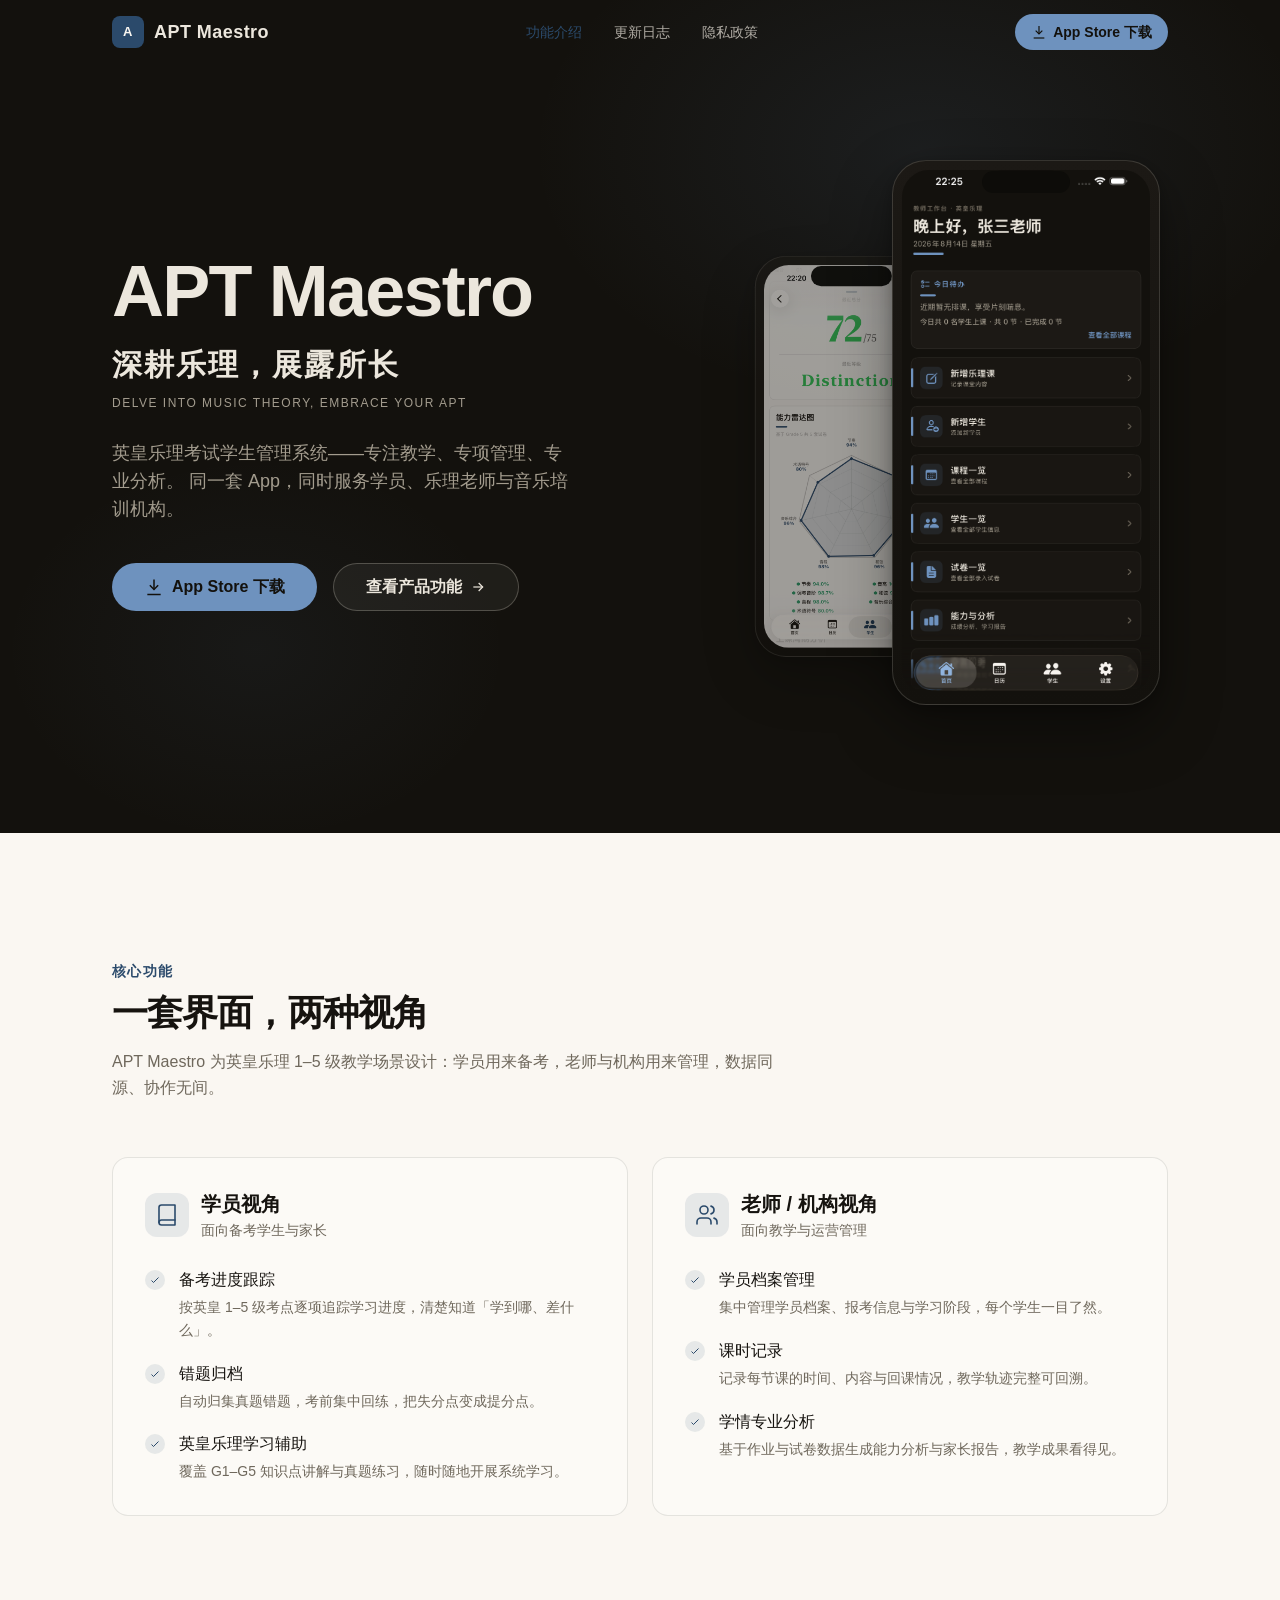
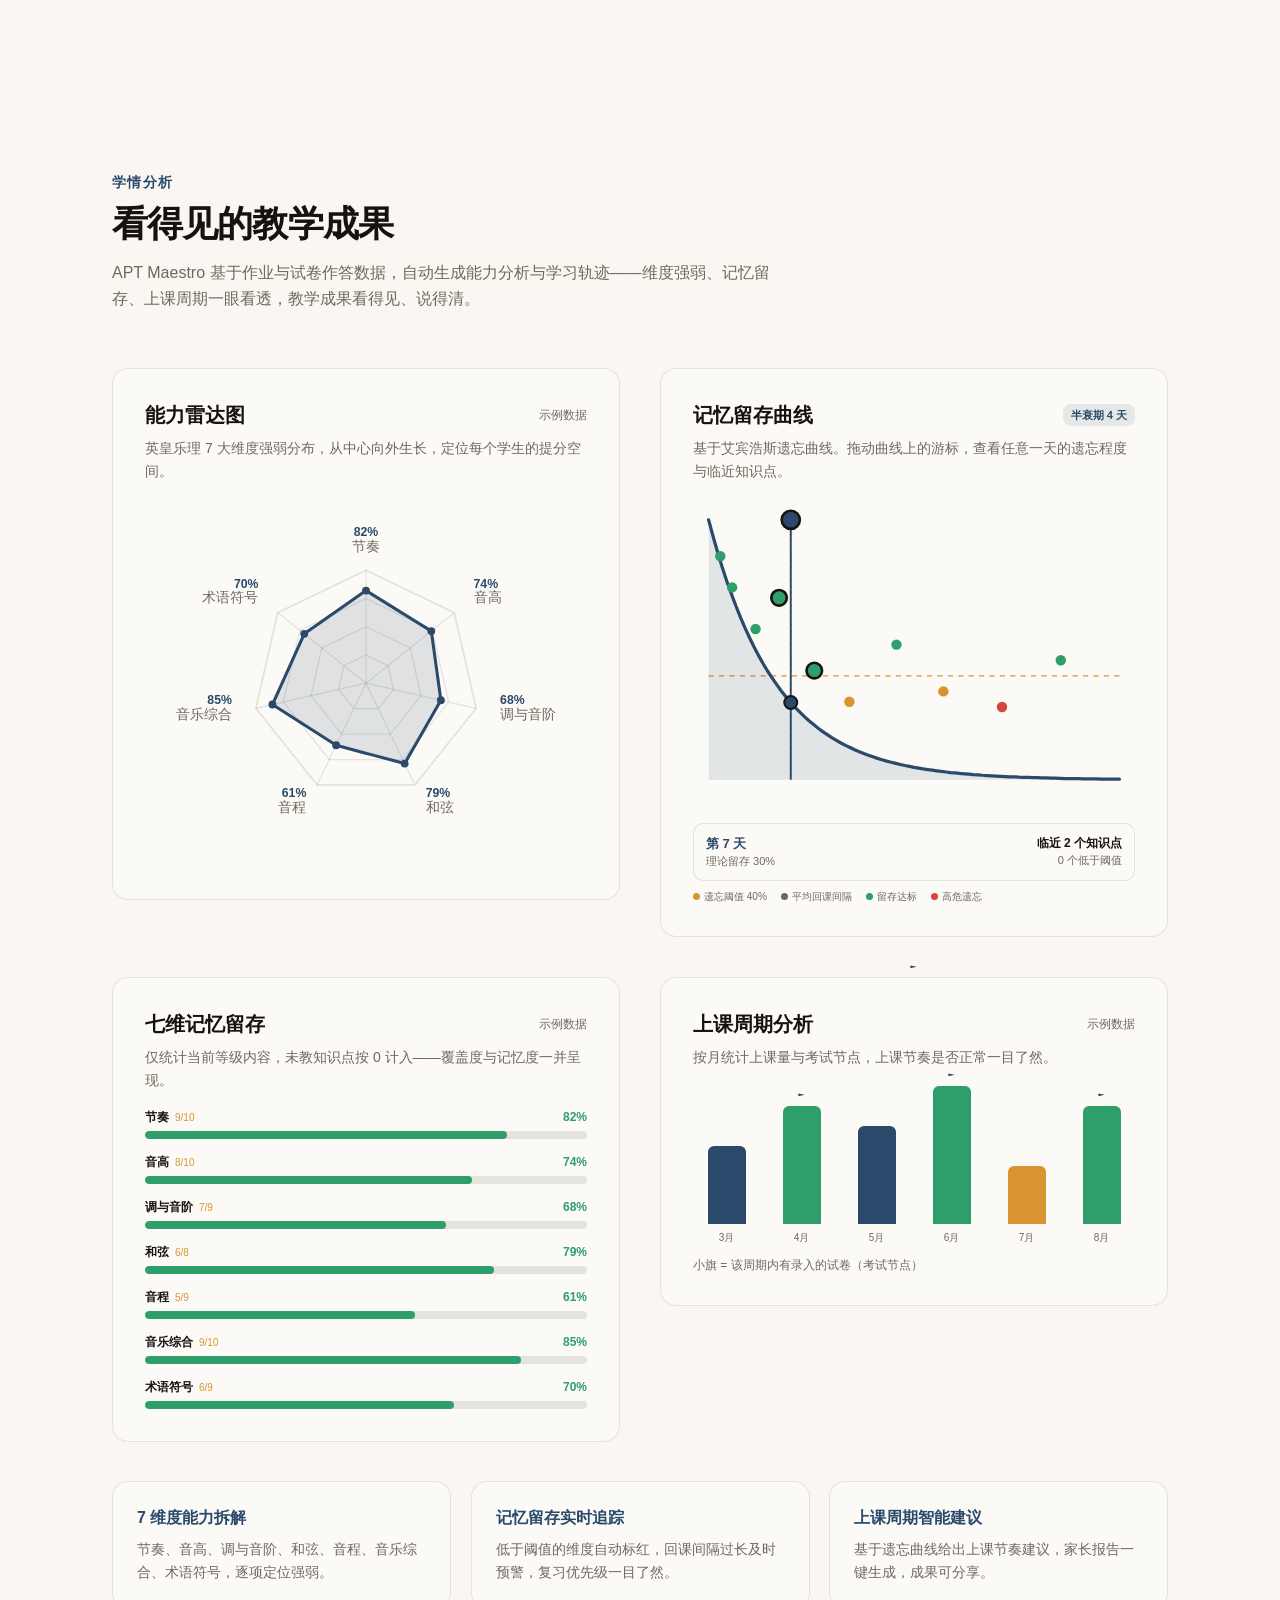
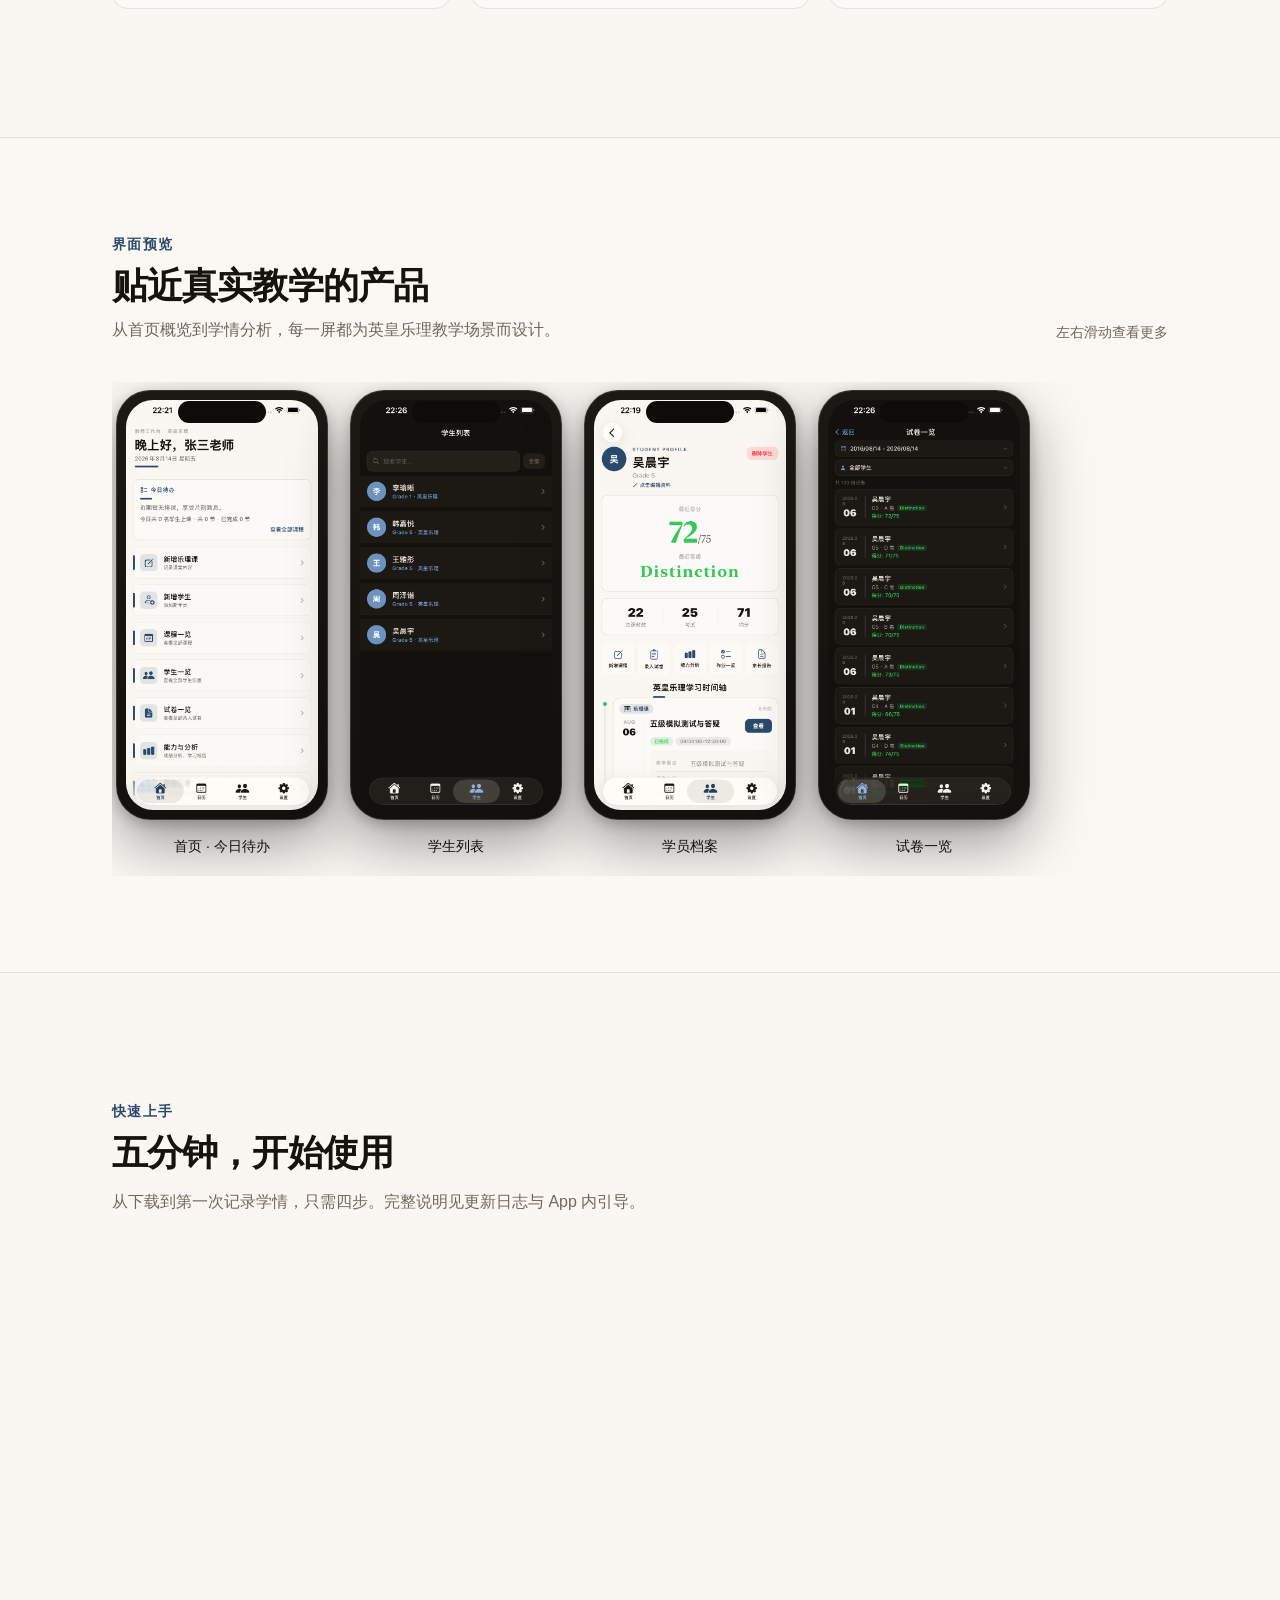
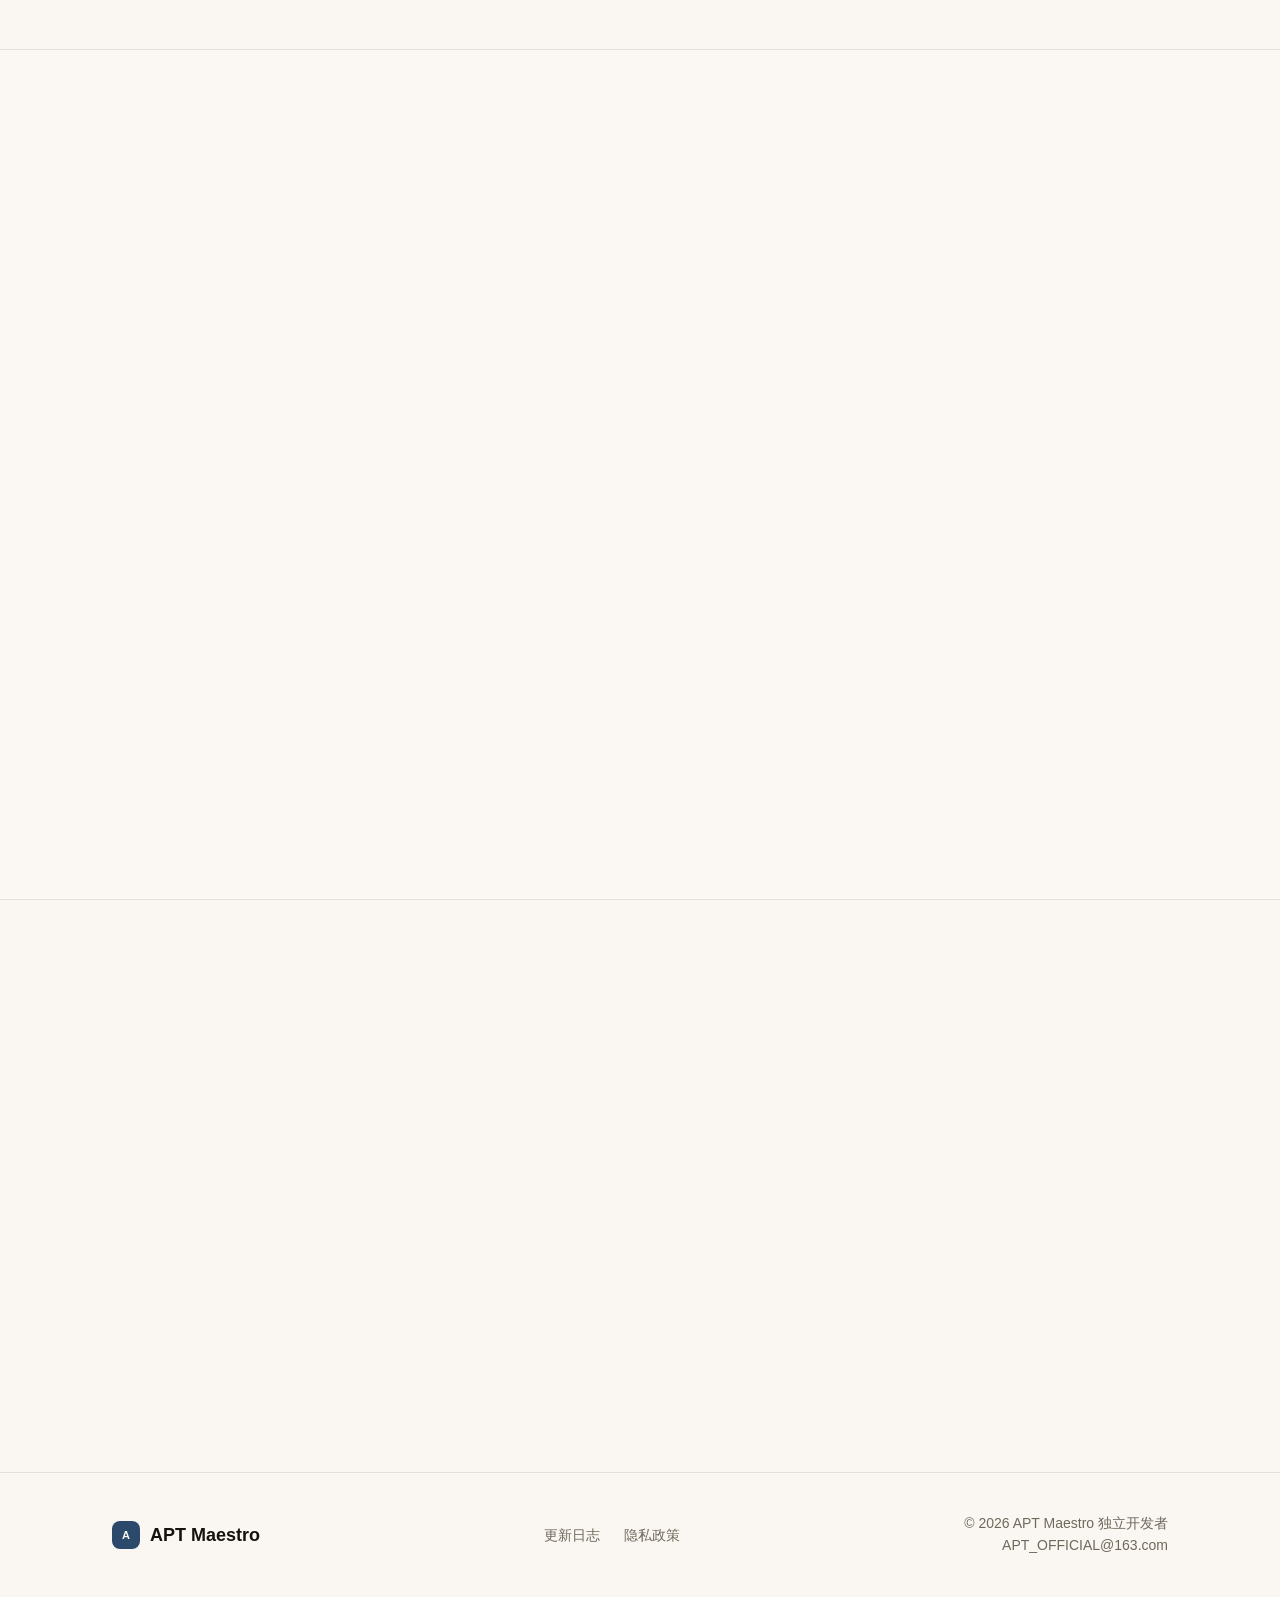
==== index.html @ 2809d702 "品牌名统一为 APT Maestro（上架商店名）" ====
<!DOCTYPE html>
<html lang="zh-CN">
<head>
  <meta charset="UTF-8">
  <meta name="viewport" content="width=device-width, initial-scale=1.0">

  <!-- ============ SEO 基础 ============ -->
  <title>APT Maestro · 英皇乐理考试学生管理系统 — 深耕乐理，展露所长</title>
  <meta name="description" content="APT Maestro 英皇乐理考试学生管理系统：专注教学、专项管理、专业分析。同一套 App 同时服务学员、乐理老师与音乐培训机构，覆盖备考进度跟踪、错题归档、学员档案、课时记录与学情分析。">
  <meta name="keywords" content="英皇乐理,ABRSM,乐理考级,英皇考级,乐理学习,乐理老师,学生管理,学情分析,APT Maestro">
  <meta name="author" content="APT Maestro">
  <meta name="robots" content="index, follow">
  <link rel="canonical" href="https://jiushiwoshawn.github.io/">

  <!-- ============ Open Graph（社交分享卡片） ============ -->
  <meta property="og:type" content="website">
  <meta property="og:site_name" content="APT Maestro">
  <meta property="og:title" content="APT Maestro · 英皇乐理考试学生管理系统">
  <meta property="og:description" content="深耕乐理，展露所长。专注教学、专项管理、专业分析——英皇乐理考试学生管理系统。">
  <meta property="og:url" content="https://jiushiwoshawn.github.io/">
  <meta property="og:image" content="https://jiushiwoshawn.github.io/assets/og-cover.png">
  <meta property="og:locale" content="zh_CN">

  <!-- ============ 主题色（移动端地址栏） ============ -->
  <meta name="theme-color" content="#13110D">
  <meta name="apple-mobile-web-app-title" content="APT Maestro">

  <!-- ============ 结构化数据：软件应用（SEO 增强） ============ -->
  <script type="application/ld+json">
  {
    "@context": "https://schema.org",
    "@type": "SoftwareApplication",
    "name": "APT Maestro",
    "applicationCategory": "EducationalApplication",
    "operatingSystem": "iOS",
    "description": "英皇乐理考试学生管理系统——专注教学、专项管理、专业分析。",
    "slogan": "深耕乐理，展露所长",
    "inLanguage": "zh-CN",
    "offers": {
      "@type": "Offer",
      "price": "0",
      "priceCurrency": "CNY"
    },
    "publisher": { "@type": "Organization", "name": "APT Maestro", "email": "APT_OFFICIAL@163.com" }
  }
  </script>

  <!-- ============ 样式与图标 ============ -->
  <link rel="stylesheet" href="css/tailwind.css">
  <!-- Favicon：SVG 自适应深浅模式，ICO/PNG 作为回退 -->
  <link rel="icon" type="image/svg+xml" href="assets/favicon.svg">
  <link rel="alternate icon" type="image/x-icon" href="assets/favicon.ico">
  <link rel="apple-touch-icon" href="assets/apple-touch-icon.png">
</head>

<body class="antialiased">

<!-- ============ 顶部滚动进度条（视觉增强，1px 细线） ============ -->
<div class="scroll-progress fixed top-0 left-0 h-[2px] w-0 z-[60] bg-accent" aria-hidden="true"></div>

<!-- ============================================================
     全局导航（固定顶部）
     默认态：Hero 深色基底上，文字浅色
     滚动态(.is-scrolled)：主题色底 + 分隔线
     ============================================================ -->
<header class="site-nav fixed top-0 left-0 right-0 z-50 transition-all duration-300">
  <nav class="max-w-site mx-auto flex items-center justify-between px-5 sm:px-8 h-16" aria-label="主导航">
    <!-- Logo -->
    <a href="index.html" class="flex items-center gap-2.5 font-bold text-lg tracking-wide nav-text">
      <span class="w-8 h-8 rounded-lg bg-accent flex items-center justify-center text-[13px] font-bold text-page">A</span>
      APT Maestro
    </a>

    <!-- 桌面端中部导航 -->
    <ul class="hidden md:flex items-center gap-8">
      <li><a href="index.html#features" class="nav-link nav-link-hero" data-spy-link="features">功能介绍</a></li>
      <li><a href="changelog.html" class="nav-link nav-link-hero">更新日志</a></li>
      <li><a href="privacy.html" class="nav-link nav-link-hero">隐私政策</a></li>
    </ul>

    <!-- 右侧 CTA + 移动端汉堡 -->
    <div class="flex items-center gap-2 sm:gap-3">
      <!-- TODO: 替换 #appstore 为 App Store 真实链接（形如 https://apps.apple.com/app/idXXXXXXXX） -->
      <a href="#appstore" class="btn btn-hero-primary h-9 px-3 sm:px-4 text-sm gap-1.5" rel="noopener" aria-label="App Store 下载">
        <svg viewBox="0 0 24 24" fill="none" stroke="currentColor" stroke-width="1.8" class="w-4 h-4" aria-hidden="true"><path d="M12 3v12"/><path d="M7 10l5 5 5-5"/><path d="M4 21h16"/></svg>
        <span class="hidden sm:inline">App Store 下载</span>
      </a>
      <button class="nav-burger md:hidden p-2 nav-text" aria-label="打开菜单" aria-expanded="false">
        <svg viewBox="0 0 24 24" fill="none" stroke="currentColor" stroke-width="1.6" class="w-6 h-6" aria-hidden="true"><path d="M4 7h16"/><path d="M4 12h16"/><path d="M4 17h16"/></svg>
      </button>
    </div>
  </nav>
</header>

<!-- 移动端抽屉菜单 -->
<div class="nav-drawer-mask fixed inset-0 bg-black/50 z-[55] opacity-0 pointer-events-none transition-opacity duration-300" aria-hidden="true"></div>
<div class="nav-drawer fixed top-0 right-0 h-full w-[280px] z-[56] bg-surface shadow-2xl translate-x-full transition-transform duration-300 md:hidden p-6 pt-20">
  <ul class="flex flex-col gap-6">
    <li><a href="index.html#features" class="text-lg font-medium text-ink" data-spy-link="features">功能介绍</a></li>
    <li><a href="changelog.html" class="text-lg font-medium text-ink">更新日志</a></li>
    <li><a href="privacy.html" class="text-lg font-medium text-ink">隐私政策</a></li>
  </ul>
  <!-- TODO: 替换 #appstore 为 App Store 真实链接 -->
  <a href="#appstore" class="btn btn-primary w-full h-11 mt-8" rel="noopener">App Store 下载</a>
</div>

<main>

  <!-- ============================================================
       Hero 首屏（默认深色基底）
       左：文案 + 双按钮；右：错落双 iPhone 样机
       ============================================================ -->
  <section id="hero" class="relative bg-[#13110D] text-[#ECE7DD] overflow-hidden">
    <!-- 唯一允许的渐变：微弱径向光晕 #6E92BE 5%–12% -->
    <div class="hero-glow absolute inset-0" aria-hidden="true"></div>

    <div class="relative max-w-site mx-auto px-5 sm:px-8 pt-32 pb-24 lg:pt-40 lg:pb-32 grid lg:grid-cols-2 gap-16 items-center">

      <!-- ---- 文案区 ---- -->
      <div class="text-center lg:text-left">
        <h1 class="hero-rise d1 text-6xl sm:text-7xl font-bold tracking-tight">APT Maestro</h1>
        <p class="hero-rise d2 mt-5 text-2xl sm:text-3xl font-semibold tracking-[2px]">深耕乐理，展露所长</p>
        <p class="hero-rise d3 mt-3 text-[11px] sm:text-xs tracking-[1.5px] uppercase text-[#A39C8E]">Delve into music theory, embrace your APT</p>
        <p class="hero-rise d4 mt-7 text-base sm:text-lg leading-relaxed text-[#A39C8E] max-w-[46ch] mx-auto lg:mx-0">
          英皇乐理考试学生管理系统——专注教学、专项管理、专业分析。
          同一套 App，同时服务学员、乐理老师与音乐培训机构。
        </p>

        <div class="hero-rise d5 mt-10 flex flex-col sm:flex-row items-center justify-center lg:justify-start gap-4">
          <!-- TODO: 替换 #appstore 为 App Store 真实链接 -->
          <a href="#appstore" class="btn btn-hero-primary h-12 px-8 text-base" rel="noopener">
            <svg viewBox="0 0 24 24" fill="none" stroke="currentColor" stroke-width="1.8" class="w-5 h-5" aria-hidden="true"><path d="M12 3v12"/><path d="M7 10l5 5 5-5"/><path d="M4 21h16"/></svg>
            App Store 下载
          </a>
          <a href="#features" class="btn btn-hero-ghost h-12 px-8 text-base">
            查看产品功能
            <svg viewBox="0 0 24 24" fill="none" stroke="currentColor" stroke-width="1.8" class="w-4 h-4" aria-hidden="true"><path d="M5 12h14"/><path d="M13 6l6 6-6 6"/></svg>
          </a>
        </div>
      </div>

      <!-- ---- 错落双手机样机 ----
           已替换为真实 App 截图：
           1. front-phone → assets/screens/main.png（首页深色）
           2. back-phone  → assets/screens/feature.png（能力分析）
           如需更新：直接替换上述文件，保持外层 .phone-screen 不变 -->
      <div class="hero-rise d6 relative flex items-end justify-center lg:justify-end min-h-[540px] lg:pr-2" aria-label="App 界面预览">

        <!-- 后方偏移缩小手机：参与 flex 流，靠左 + 上抬 + 缩小 → 与前台产生左右重叠 -->
        <div class="back-phone phone w-[210px] h-[436px] opacity-60 scale-[0.92] origin-bottom-right -mr-14 mb-12 z-0">
          <div class="phone-screen">
            <img src="assets/screens/feature.png" alt="APT Maestro 能力分析页" class="w-full h-full object-cover">
          </div>
        </div>

        <!-- 前台主手机（主体，靠右下方） -->
        <div class="front-phone phone w-[268px] h-[545px] relative z-10">
          <div class="phone-screen">
            <img src="assets/screens/main.png" alt="APT Maestro 主界面" class="w-full h-full object-cover">
          </div>
        </div>
      </div>
    </div>
    <!-- Hero 结束锚点：导航滚动状态切换用，勿删 -->
    <div id="hero-end" class="absolute bottom-0 w-full h-px" aria-hidden="true"></div>
  </section>

  <!-- ============================================================
       核心功能（双视角：App 一套界面，区分使用人群）
       ============================================================ -->
  <section id="features" class="py-24 lg:py-32" data-spy="features">
    <div class="max-w-site mx-auto px-5 sm:px-8">
      <div class="reveal max-w-2xl">
        <p class="text-sm font-semibold tracking-widest text-accent">核心功能</p>
        <h2 class="mt-3 text-3xl sm:text-4xl font-bold tracking-tight">一套界面，两种视角</h2>
        <p class="mt-4 text-muted leading-relaxed">APT Maestro 为英皇乐理 1–5 级教学场景设计：学员用来备考，老师与机构用来管理，数据同源、协作无间。</p>
      </div>

      <div class="mt-14 grid md:grid-cols-2 gap-6">

        <!-- 学员视角 -->
        <article class="card reveal from-left p-8" data-reveal-delay="80">
          <div class="flex items-center gap-3">
            <!-- 学员视角图标（内联 SVG，禁用 emoji） -->
            <span class="w-11 h-11 rounded-xl bg-accent-soft text-accent flex items-center justify-center" aria-hidden="true">
              <svg viewBox="0 0 24 24" fill="none" stroke="currentColor" stroke-width="1.6" stroke-linecap="round" stroke-linejoin="round" class="w-6 h-6"><path d="M4 19.5A2.5 2.5 0 0 1 6.5 17H20"/><path d="M6.5 2H20v20H6.5A2.5 2.5 0 0 1 4 19.5v-15A2.5 2.5 0 0 1 6.5 2z"/></svg>
            </span>
            <div>
              <h3 class="text-xl font-semibold">学员视角</h3>
              <p class="text-sm text-muted mt-0.5">面向备考学生与家长</p>
            </div>
          </div>

          <ul class="mt-7 space-y-5">
            <li class="flex gap-3.5">
              <span class="mt-0.5 w-5 h-5 rounded-full bg-accent-soft text-accent flex items-center justify-center flex-none" aria-hidden="true">
                <svg viewBox="0 0 24 24" fill="none" stroke="currentColor" stroke-width="2" class="w-3 h-3"><path d="M5 13l4 4L19 7"/></svg>
              </span>
              <div>
                <h4 class="font-medium">备考进度跟踪</h4>
                <p class="text-sm text-muted mt-1 leading-relaxed">按英皇 1–5 级考点逐项追踪学习进度，清楚知道「学到哪、差什么」。</p>
              </div>
            </li>
            <li class="flex gap-3.5">
              <span class="mt-0.5 w-5 h-5 rounded-full bg-accent-soft text-accent flex items-center justify-center flex-none" aria-hidden="true">
                <svg viewBox="0 0 24 24" fill="none" stroke="currentColor" stroke-width="2" class="w-3 h-3"><path d="M5 13l4 4L19 7"/></svg>
              </span>
              <div>
                <h4 class="font-medium">错题归档</h4>
                <p class="text-sm text-muted mt-1 leading-relaxed">自动归集真题错题，考前集中回练，把失分点变成提分点。</p>
              </div>
            </li>
            <li class="flex gap-3.5">
              <span class="mt-0.5 w-5 h-5 rounded-full bg-accent-soft text-accent flex items-center justify-center flex-none" aria-hidden="true">
                <svg viewBox="0 0 24 24" fill="none" stroke="currentColor" stroke-width="2" class="w-3 h-3"><path d="M5 13l4 4L19 7"/></svg>
              </span>
              <div>
                <h4 class="font-medium">英皇乐理学习辅助</h4>
                <p class="text-sm text-muted mt-1 leading-relaxed">覆盖 G1–G5 知识点讲解与真题练习，随时随地开展系统学习。</p>
              </div>
            </li>
          </ul>
        </article>

        <!-- 老师 / 机构视角 -->
        <article class="card reveal from-right p-8" data-reveal-delay="160">
          <div class="flex items-center gap-3">
            <!-- 老师/机构视角图标（内联 SVG，禁用 emoji） -->
            <span class="w-11 h-11 rounded-xl bg-accent-soft text-accent flex items-center justify-center" aria-hidden="true">
              <svg viewBox="0 0 24 24" fill="none" stroke="currentColor" stroke-width="1.6" stroke-linecap="round" stroke-linejoin="round" class="w-6 h-6"><path d="M16 21v-2a4 4 0 0 0-4-4H6a4 4 0 0 0-4 4v2"/><circle cx="9" cy="7" r="4"/><path d="M22 21v-2a4 4 0 0 0-3-3.87"/><path d="M16 3.13a4 4 0 0 1 0 7.75"/></svg>
            </span>
            <div>
              <h3 class="text-xl font-semibold">老师 / 机构视角</h3>
              <p class="text-sm text-muted mt-0.5">面向教学与运营管理</p>
            </div>
          </div>

          <ul class="mt-7 space-y-5">
            <li class="flex gap-3.5">
              <span class="mt-0.5 w-5 h-5 rounded-full bg-accent-soft text-accent flex items-center justify-center flex-none" aria-hidden="true">
                <svg viewBox="0 0 24 24" fill="none" stroke="currentColor" stroke-width="2" class="w-3 h-3"><path d="M5 13l4 4L19 7"/></svg>
              </span>
              <div>
                <h4 class="font-medium">学员档案管理</h4>
                <p class="text-sm text-muted mt-1 leading-relaxed">集中管理学员档案、报考信息与学习阶段，每个学生一目了然。</p>
              </div>
            </li>
            <li class="flex gap-3.5">
              <span class="mt-0.5 w-5 h-5 rounded-full bg-accent-soft text-accent flex items-center justify-center flex-none" aria-hidden="true">
                <svg viewBox="0 0 24 24" fill="none" stroke="currentColor" stroke-width="2" class="w-3 h-3"><path d="M5 13l4 4L19 7"/></svg>
              </span>
              <div>
                <h4 class="font-medium">课时记录</h4>
                <p class="text-sm text-muted mt-1 leading-relaxed">记录每节课的时间、内容与回课情况，教学轨迹完整可回溯。</p>
              </div>
            </li>
            <li class="flex gap-3.5">
              <span class="mt-0.5 w-5 h-5 rounded-full bg-accent-soft text-accent flex items-center justify-center flex-none" aria-hidden="true">
                <svg viewBox="0 0 24 24" fill="none" stroke="currentColor" stroke-width="2" class="w-3 h-3"><path d="M5 13l4 4L19 7"/></svg>
              </span>
              <div>
                <h4 class="font-medium">学情专业分析</h4>
                <p class="text-sm text-muted mt-1 leading-relaxed">基于作业与试卷数据生成能力分析与家长报告，教学成果看得见。</p>
              </div>
            </li>
          </ul>
        </article>
      </div>
    </div>
  </section>

  <!-- ============================================================
       学情可视化（品牌色内容图形：雷达图 + 进步曲线）
       说明：纯 SVG 品牌色图形，数据均为示意；替代装饰插画。
       雷达图维度与 App 能力分析完全一致（见 ScoreUtils.axisOrder）。
       ============================================================ -->
  <section id="insights" class="py-24 lg:py-32" data-spy="features">
    <div class="max-w-site mx-auto px-5 sm:px-8">
      <div class="reveal max-w-2xl">
        <p class="text-sm font-semibold tracking-widest text-accent">学情分析</p>
        <h2 class="mt-3 text-3xl sm:text-4xl font-bold tracking-tight">看得见的教学成果</h2>
        <p class="mt-4 text-muted leading-relaxed">APT Maestro 基于作业与试卷作答数据，自动生成能力分析与学习轨迹——维度强弱、记忆留存、上课周期一眼看透，教学成果看得见、说得清。</p>
      </div>

      <div class="mt-14 grid lg:grid-cols-2 gap-10 items-start">
        <!-- 能力雷达图（App 同款：从中心向外生长 + 顶点逐个点亮） -->
        <article class="card reveal p-7 sm:p-8" data-reveal-delay="0" data-animate="radar">
          <div class="flex items-center justify-between gap-3">
            <h3 class="text-xl font-semibold">能力雷达图</h3>
            <span class="text-xs text-muted">示例数据</span>
          </div>
          <p class="mt-2 text-sm text-muted leading-relaxed">英皇乐理 7 大维度强弱分布，从中心向外生长，定位每个学生的提分空间。</p>
          <div class="mt-4 flex justify-center">
            <svg class="insight-radar" viewBox="0 0 360 300" role="img" aria-label="能力雷达图示例：节奏、音高、调与音阶、和弦、音程、音乐综合、术语符号的得分分布"></svg>
          </div>
        </article>

        <!-- 记忆留存曲线（艾宾浩斯，可拖动游标） -->
        <article class="card reveal p-7 sm:p-8" data-reveal-delay="80" data-animate="curve">
          <div class="flex items-center justify-between gap-3">
            <h3 class="text-xl font-semibold">记忆留存曲线</h3>
            <span class="badge-accent">半衰期 4 天</span>
          </div>
          <p class="mt-2 text-sm text-muted leading-relaxed">基于艾宾浩斯遗忘曲线。拖动曲线上的游标，查看任意一天的遗忘程度与临近知识点。</p>
          <div class="mt-4">
            <svg class="insight-curve" viewBox="0 0 340 240" role="img" aria-label="记忆留存曲线示例：艾宾浩斯遗忘曲线与知识点落点"></svg>
          </div>
          <div class="curve-readout mt-3">
            <div>
              <div class="curve-readout-day" data-curve-day>第 7 天</div>
              <div class="curve-readout-sub" data-curve-ret>理论留存 30%</div>
            </div>
            <div class="curve-readout-right">
              <div class="curve-readout-near" data-curve-near>临近 2 个知识点</div>
              <div class="curve-readout-low" data-curve-low>0 个低于阈值</div>
            </div>
          </div>
          <div class="curve-legend mt-2">
            <span><i class="dot" style="background:var(--c-warning)"></i>遗忘阈值 40%</span>
            <span><i class="dot" style="background:var(--c-muted)"></i>平均回课间隔</span>
            <span><i class="dot" style="background:var(--c-success)"></i>留存达标</span>
            <span><i class="dot" style="background:var(--c-error)"></i>高危遗忘</span>
          </div>
        </article>

        <!-- 七维记忆留存（水平条 + count-up + 弹簧填充） -->
        <article class="card reveal p-7 sm:p-8" data-reveal-delay="0" data-animate="retention">
          <div class="flex items-center justify-between gap-3">
            <h3 class="text-xl font-semibold">七维记忆留存</h3>
            <span class="text-xs text-muted">示例数据</span>
          </div>
          <p class="mt-2 text-sm text-muted leading-relaxed">仅统计当前等级内容，未教知识点按 0 计入——覆盖度与记忆度一并呈现。</p>
          <div class="mt-4 retention-list" data-retention></div>
        </article>

        <!-- 上课周期分析（节律柱 + 试卷小旗） -->
        <article class="card reveal p-7 sm:p-8" data-reveal-delay="80" data-animate="rhythm">
          <div class="flex items-center justify-between gap-3">
            <h3 class="text-xl font-semibold">上课周期分析</h3>
            <span class="text-xs text-muted">示例数据</span>
          </div>
          <p class="mt-2 text-sm text-muted leading-relaxed">按月统计上课量与考试节点，上课节奏是否正常一目了然。</p>
          <div class="mt-4 rhythm-chart" data-rhythm></div>
          <p class="mt-3 text-xs text-muted flex items-center gap-1.5">
            <svg class="rhythm-flag" viewBox="0 0 12 12" width="11" height="11" aria-hidden="true"><path d="M2 1 L2 11 M2 1.5 L9 3 L2 4.5 Z" style="fill:var(--c-accent)"></path></svg>
            小旗 = 该周期内有录入的试卷（考试节点）
          </p>
        </article>
      </div>

      <!-- 卖点三列 -->
      <div class="mt-10 grid sm:grid-cols-3 gap-5">
        <div class="card card-static reveal p-6" data-reveal-delay="0">
          <h4 class="font-semibold text-accent">7 维度能力拆解</h4>
          <p class="mt-2 text-sm text-muted leading-relaxed">节奏、音高、调与音阶、和弦、音程、音乐综合、术语符号，逐项定位强弱。</p>
        </div>
        <div class="card card-static reveal p-6" data-reveal-delay="80">
          <h4 class="font-semibold text-accent">记忆留存实时追踪</h4>
          <p class="mt-2 text-sm text-muted leading-relaxed">低于阈值的维度自动标红，回课间隔过长及时预警，复习优先级一目了然。</p>
        </div>
        <div class="card card-static reveal p-6" data-reveal-delay="160">
          <h4 class="font-semibold text-accent">上课周期智能建议</h4>
          <p class="mt-2 text-sm text-muted leading-relaxed">基于遗忘曲线给出上课节奏建议，家长报告一键生成，成果可分享。</p>
        </div>
      </div>
    </div>
  </section>

  <!-- ============================================================
       App 截图画廊（横向滑动多机位）
       ============================================================ -->
  <section id="gallery" class="py-16 lg:py-24 bg-surface-soft border-y border-line" data-spy="features">
    <div class="max-w-site mx-auto px-5 sm:px-8">
      <div class="reveal flex flex-wrap items-end justify-between gap-4">
        <div>
          <p class="text-sm font-semibold tracking-widest text-accent">界面预览</p>
          <h2 class="mt-3 text-3xl sm:text-4xl font-bold tracking-tight">贴近真实教学的产品</h2>
          <p class="mt-3 text-muted max-w-[52ch]">从首页概览到学情分析，每一屏都为英皇乐理教学场景而设计。</p>
        </div>
        <p class="text-sm text-muted">左右滑动查看更多</p>
      </div>

      <!-- 画廊：横向滚动。每张卡片 = 一部手机样机 + 下方标题 -->
      <!-- 已替换为真实 App 截图，文件位于 assets/screens/；如需更新直接替换同名文件 -->
      <div class="gallery-track mt-10">
        <!-- 卡片 1 -->
        <figure class="reveal w-[212px]" data-reveal-delay="0">
          <div class="phone w-[212px] h-[430px]">
            <div class="phone-screen">
              <img src="assets/screens/gallery-1.png" alt="APT Maestro 首页 · 今日待办" class="w-full h-full object-cover">
            </div>
          </div>
          <figcaption class="mt-4 text-sm font-medium text-center">首页 · 今日待办</figcaption>
        </figure>

        <!-- 卡片 2 -->
        <figure class="reveal w-[212px]" data-reveal-delay="90">
          <div class="phone w-[212px] h-[430px]">
            <div class="phone-screen">
              <img src="assets/screens/gallery-2.png" alt="APT Maestro 学生列表" class="w-full h-full object-cover">
            </div>
          </div>
          <figcaption class="mt-4 text-sm font-medium text-center">学生列表</figcaption>
        </figure>

        <!-- 卡片 3 -->
        <figure class="reveal w-[212px]" data-reveal-delay="180">
          <div class="phone w-[212px] h-[430px]">
            <div class="phone-screen">
              <img src="assets/screens/gallery-3.png" alt="APT Maestro 学员档案" class="w-full h-full object-cover">
            </div>
          </div>
          <figcaption class="mt-4 text-sm font-medium text-center">学员档案</figcaption>
        </figure>

        <!-- 卡片 4 -->
        <figure class="reveal w-[212px]" data-reveal-delay="270">
          <div class="phone w-[212px] h-[430px]">
            <div class="phone-screen">
              <img src="assets/screens/gallery-4.png" alt="APT Maestro 试卷一览" class="w-full h-full object-cover">
            </div>
          </div>
          <figcaption class="mt-4 text-sm font-medium text-center">试卷一览</figcaption>
        </figure>
      </div>
    </div>
  </section>

  <!-- ============================================================
       快速上手（轻量说明入口）
       ============================================================ -->
  <section id="start" class="py-24 lg:py-32" data-spy="features">
    <div class="max-w-site mx-auto px-5 sm:px-8">
      <div class="reveal max-w-2xl">
        <p class="text-sm font-semibold tracking-widest text-accent">快速上手</p>
        <h2 class="mt-3 text-3xl sm:text-4xl font-bold tracking-tight">五分钟，开始使用</h2>
        <p class="mt-4 text-muted leading-relaxed">从下载到第一次记录学情，只需四步。完整说明见更新日志与 App 内引导。</p>
      </div>

      <div class="mt-14 grid sm:grid-cols-2 lg:grid-cols-4 gap-5">
        <div class="card card-static reveal p-6" data-reveal-delay="0">
          <span class="text-sm font-bold text-accent">01</span>
          <h3 class="mt-3 font-semibold">下载 APT Maestro</h3>
          <p class="mt-2 text-sm text-muted leading-relaxed">在 App Store 搜索「APT Maestro」或点击本页下载按钮。</p>
        </div>
        <div class="card card-static reveal p-6" data-reveal-delay="80">
          <span class="text-sm font-bold text-accent">02</span>
          <h3 class="mt-3 font-semibold">创建学员档案</h3>
          <p class="mt-2 text-sm text-muted leading-relaxed">录入姓名、年级与当前备考等级，建立专属档案。</p>
        </div>
        <div class="card card-static reveal p-6" data-reveal-delay="160">
          <span class="text-sm font-bold text-accent">03</span>
          <h3 class="mt-3 font-semibold">记录课时与作业</h3>
          <p class="mt-2 text-sm text-muted leading-relaxed">课后随手记课时内容，布置作业、跟踪完成情况。</p>
        </div>
        <div class="card card-static reveal p-6" data-reveal-delay="240">
          <span class="text-sm font-bold text-accent">04</span>
          <h3 class="mt-3 font-semibold">查看学情报告</h3>
          <p class="mt-2 text-sm text-muted leading-relaxed">能力分析与家长报告自动生成，成果一键分享。</p>
        </div>
      </div>

      <div class="reveal mt-10">
        <a href="changelog.html" class="inline-flex items-center gap-2 text-sm font-semibold text-accent hover:underline">
          查看版本更新记录
          <svg viewBox="0 0 24 24" fill="none" stroke="currentColor" stroke-width="1.8" class="w-4 h-4" aria-hidden="true"><path d="M5 12h14"/><path d="M13 6l6 6-6 6"/></svg>
        </a>
      </div>
    </div>
  </section>

  <!-- ============================================================
       FAQ（手风琴）
       ============================================================ -->
  <section id="faq" class="py-16 lg:py-24 bg-surface-soft border-y border-line" data-spy="features">
    <div class="max-w-site mx-auto px-5 sm:px-8">
      <div class="reveal max-w-2xl">
        <p class="text-sm font-semibold tracking-widest text-accent">常见问题</p>
        <h2 class="mt-3 text-3xl sm:text-4xl font-bold tracking-tight">你可能想知道</h2>
        <p class="mt-4 text-muted leading-relaxed">关于设备、数据与隐私，我们梳理了最常被问到的问题。</p>
      </div>

      <div class="mt-12 max-w-3xl space-y-3">
        <details class="faq-item card card-static reveal px-6 py-5" open>
          <summary class="flex items-center justify-between gap-4 font-medium">
            APT Maestro 支持哪些设备？
            <span class="faq-chevron text-accent" aria-hidden="true"><svg viewBox="0 0 24 24" fill="none" stroke="currentColor" stroke-width="1.8" class="w-5 h-5"><path d="M6 9l6 6 6-6"/></svg></span>
          </summary>
          <p class="mt-4 text-sm text-muted leading-relaxed">APT Maestro 是 iOS 应用，支持 iPhone 与 iPad。要求 iOS 15 及以上版本，建议升级到最新系统以获得最佳体验。</p>
        </details>

        <details class="faq-item card card-static reveal px-6 py-5">
          <summary class="flex items-center justify-between gap-4 font-medium">
            我的数据存在哪里？安全吗？
            <span class="faq-chevron text-accent" aria-hidden="true"><svg viewBox="0 0 24 24" fill="none" stroke="currentColor" stroke-width="1.8" class="w-5 h-5"><path d="M6 9l6 6 6-6"/></svg></span>
          </summary>
          <p class="mt-4 text-sm text-muted leading-relaxed">你的教学数据通过加密连接存储于云端数据库（Supabase），按账号隔离，仅你自己可访问。我们不会出售你的数据，也不会用于广告投放。详见隐私政策。</p>
        </details>

        <details class="faq-item card card-static reveal px-6 py-5">
          <summary class="flex items-center justify-between gap-4 font-medium">
            更换设备或重装 App 后数据还在吗？
            <span class="faq-chevron text-accent" aria-hidden="true"><svg viewBox="0 0 24 24" fill="none" stroke="currentColor" stroke-width="1.8" class="w-5 h-5"><path d="M6 9l6 6 6-6"/></svg></span>
          </summary>
          <p class="mt-4 text-sm text-muted leading-relaxed">在的。登录同一账号后，学员、课时、作业等数据会自动同步，换设备无需导出导入。</p>
        </details>

        <details class="faq-item card card-static reveal px-6 py-5">
          <summary class="flex items-center justify-between gap-4 font-medium">
            需要联网使用吗？
            <span class="faq-chevron text-accent" aria-hidden="true"><svg viewBox="0 0 24 24" fill="none" stroke="currentColor" stroke-width="1.8" class="w-5 h-5"><path d="M6 9l6 6 6-6"/></svg></span>
          </summary>
          <p class="mt-4 text-sm text-muted leading-relaxed">首次登录与数据同步需要联网；部分本地缓存内容在离线时仍可查看。学情分析等 AI 能力需要联网调用。</p>
        </details>

        <details class="faq-item card card-static reveal px-6 py-5">
          <summary class="flex items-center justify-between gap-4 font-medium">
            学情分析是怎么生成的？
            <span class="faq-chevron text-accent" aria-hidden="true"><svg viewBox="0 0 24 24" fill="none" stroke="currentColor" stroke-width="1.8" class="w-5 h-5"><path d="M6 9l6 6 6-6"/></svg></span>
          </summary>
          <p class="mt-4 text-sm text-muted leading-relaxed">基于你录入的作业与试卷作答数据，结合英皇 1–5 级考点体系，由 AI 生成能力分析与家长报告，定位薄弱点、给出备考建议。</p>
        </details>

        <details class="faq-item card card-static reveal px-6 py-5">
          <summary class="flex items-center justify-between gap-4 font-medium">
            我可以在多个学生之间切换管理吗？
            <span class="faq-chevron text-accent" aria-hidden="true"><svg viewBox="0 0 24 24" fill="none" stroke="currentColor" stroke-width="1.8" class="w-5 h-5"><path d="M6 9l6 6 6-6"/></svg></span>
          </summary>
          <p class="mt-4 text-sm text-muted leading-relaxed">可以。APT Maestro 面向老师与机构设计，支持为多个学员建立独立档案，首页按日查看待办，互不混淆。</p>
        </details>
      </div>
    </div>
  </section>

  <!-- ============================================================
       底部 CTA
       ============================================================ -->
  <section class="py-24 lg:py-32">
    <div class="max-w-site mx-auto px-5 sm:px-8">
      <div class="reveal relative overflow-hidden rounded-[24px] bg-[#13110D] text-[#ECE7DD] px-8 py-16 sm:p-16 text-center">
        <!-- 光晕（唯一允许渐变，局部微弱） -->
        <div class="hero-glow absolute inset-0" aria-hidden="true"></div>
        <div class="relative">
          <h2 class="text-3xl sm:text-4xl font-bold tracking-tight">深耕乐理，展露所长</h2>
          <p class="mt-4 text-[#A39C8E] max-w-[52ch] mx-auto">下载 APT Maestro，开启专注教学、专项管理、专业分析的英皇乐理备考之旅。</p>
          <div class="mt-9 flex justify-center">
            <!-- TODO: 替换 #appstore 为 App Store 真实链接 -->
            <a href="#appstore" class="btn btn-hero-primary h-12 px-8 text-base" rel="noopener">
              <svg viewBox="0 0 24 24" fill="none" stroke="currentColor" stroke-width="1.8" class="w-5 h-5" aria-hidden="true"><path d="M12 3v12"/><path d="M7 10l5 5 5-5"/><path d="M4 21h16"/></svg>
              App Store 下载
            </a>
          </div>
        </div>
      </div>
    </div>
  </section>

</main>

<!-- ============================================================
     页脚
     ============================================================ -->
<footer class="border-t border-line py-10">
  <div class="max-w-site mx-auto px-5 sm:px-8 flex flex-col sm:flex-row items-center justify-between gap-5">
    <div class="flex items-center gap-2.5 font-bold text-lg">
      <span class="w-7 h-7 rounded-lg bg-accent flex items-center justify-center text-[11px] font-bold text-page">A</span>
      APT Maestro
    </div>

    <ul class="flex items-center gap-6 text-sm">
      <li><a href="changelog.html" class="nav-link">更新日志</a></li>
      <li><a href="privacy.html" class="nav-link">隐私政策</a></li>
    </ul>

    <div class="text-center sm:text-right">
      <p class="text-sm text-muted">© <span data-year>2026</span> APT Maestro 独立开发者</p>
      <a href="mailto:APT_OFFICIAL@163.com" class="text-sm text-muted hover:text-accent transition-colors">APT_OFFICIAL@163.com</a>
    </div>
  </div>
</footer>

<!-- 回到顶部按钮 -->
<button class="scroll-top" aria-label="回到顶部" type="button">
  <svg viewBox="0 0 24 24" fill="none" stroke="currentColor" stroke-width="2" class="w-5 h-5" aria-hidden="true"><path d="M12 19V5"/><path d="M5 12l7-7 7 7"/></svg>
</button>

<script src="js/main.js"></script>
</body>
</html>
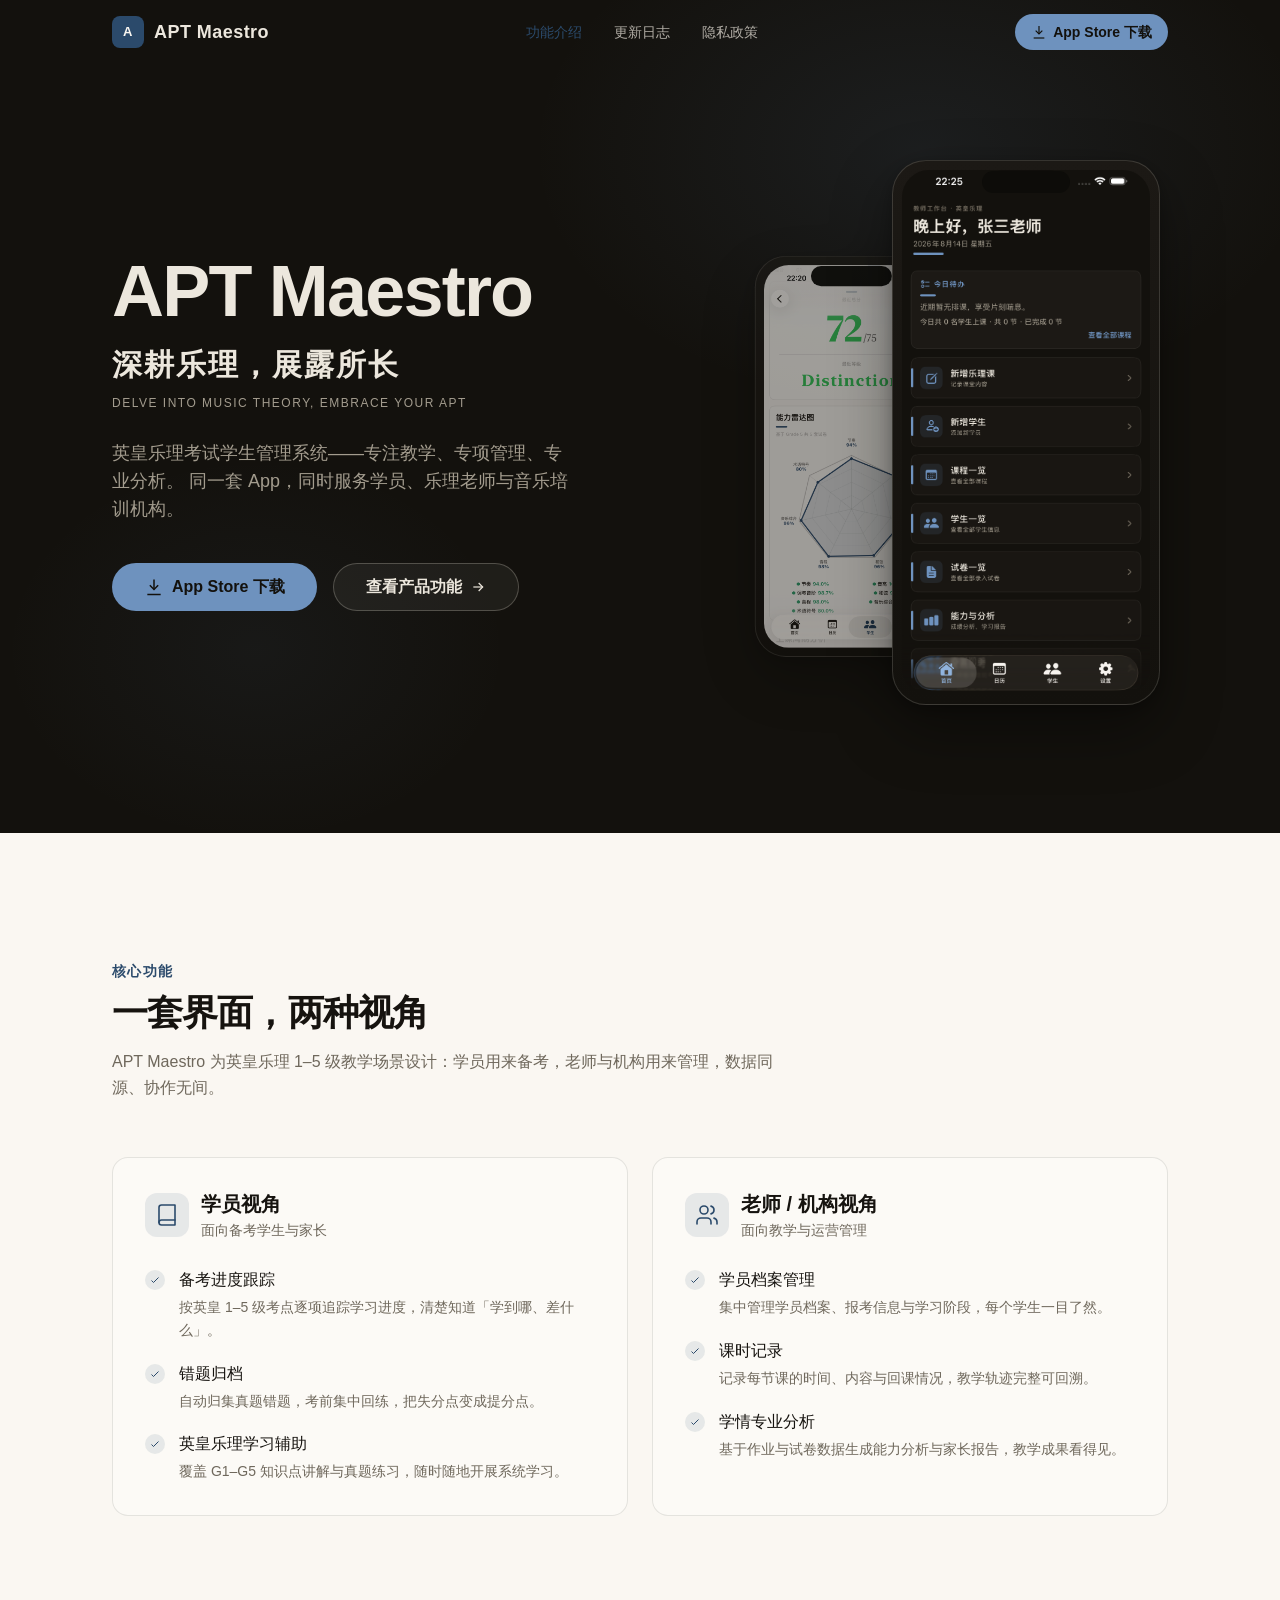
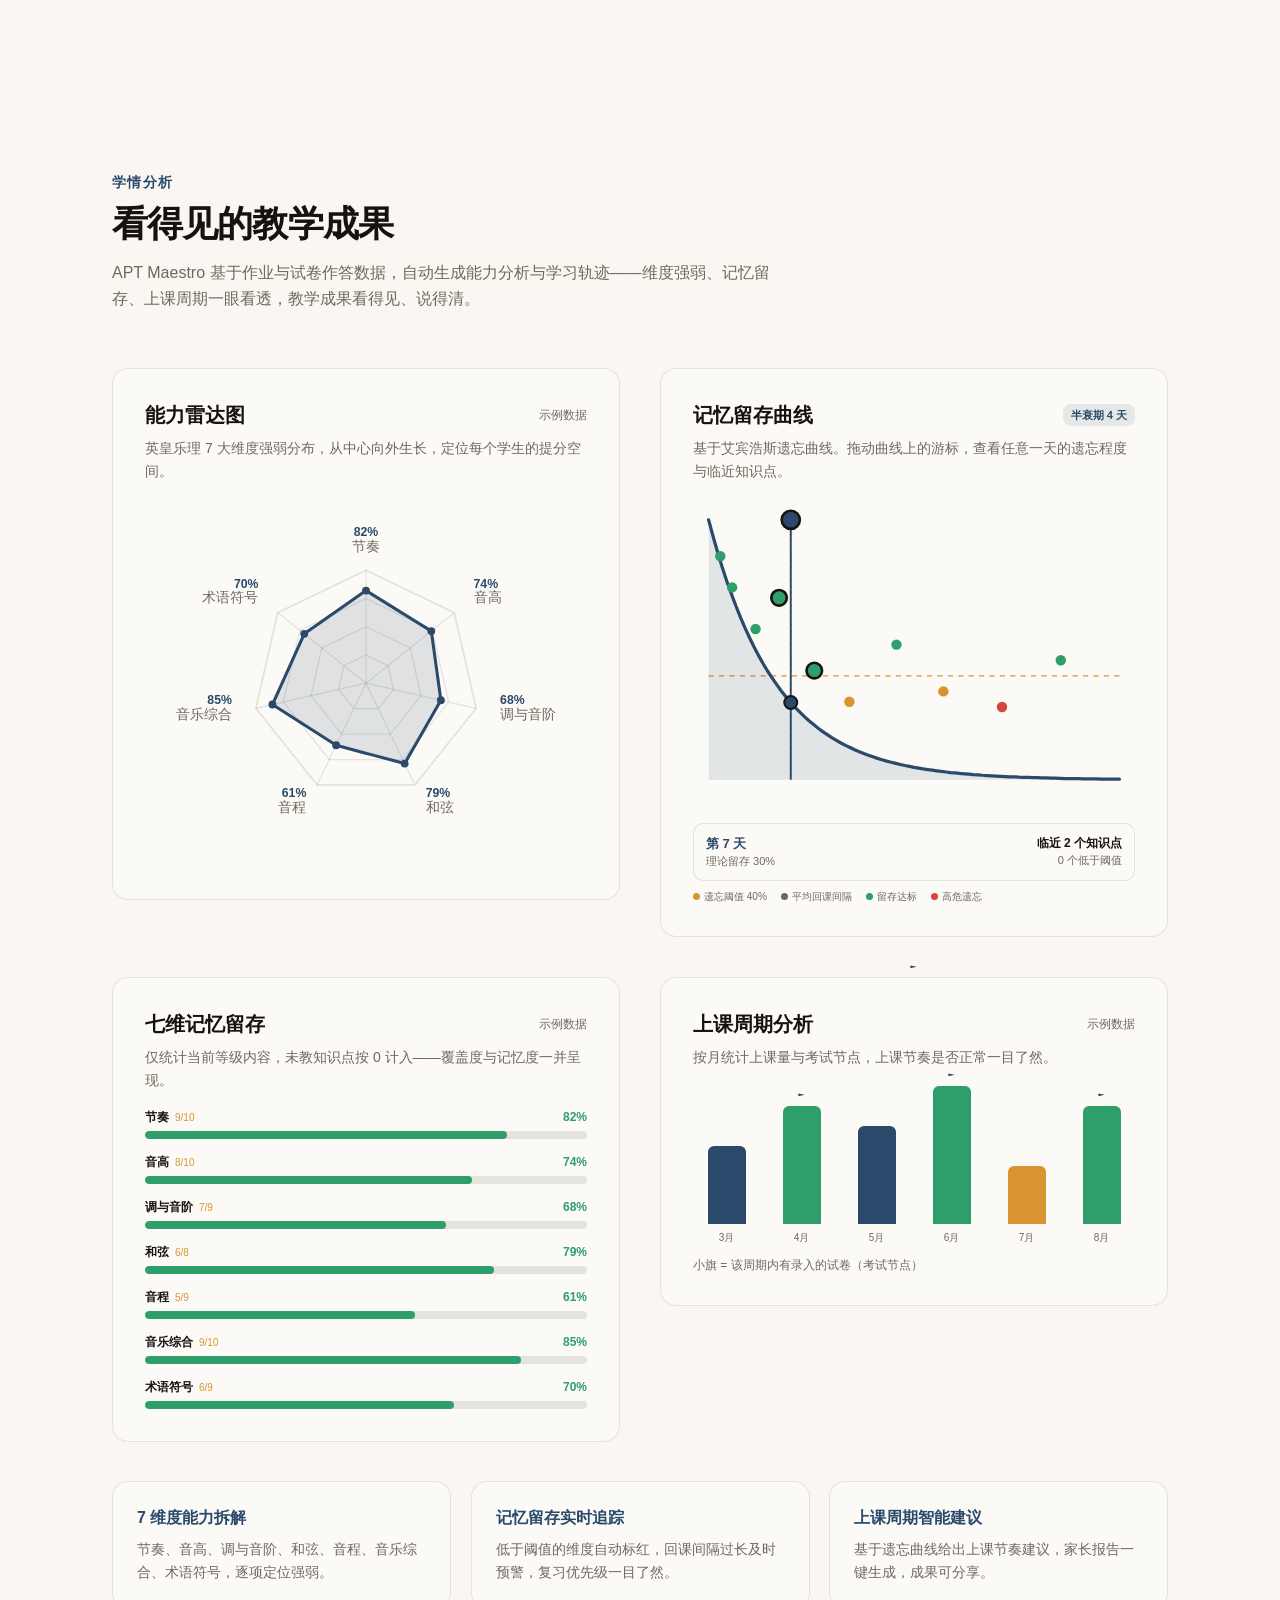
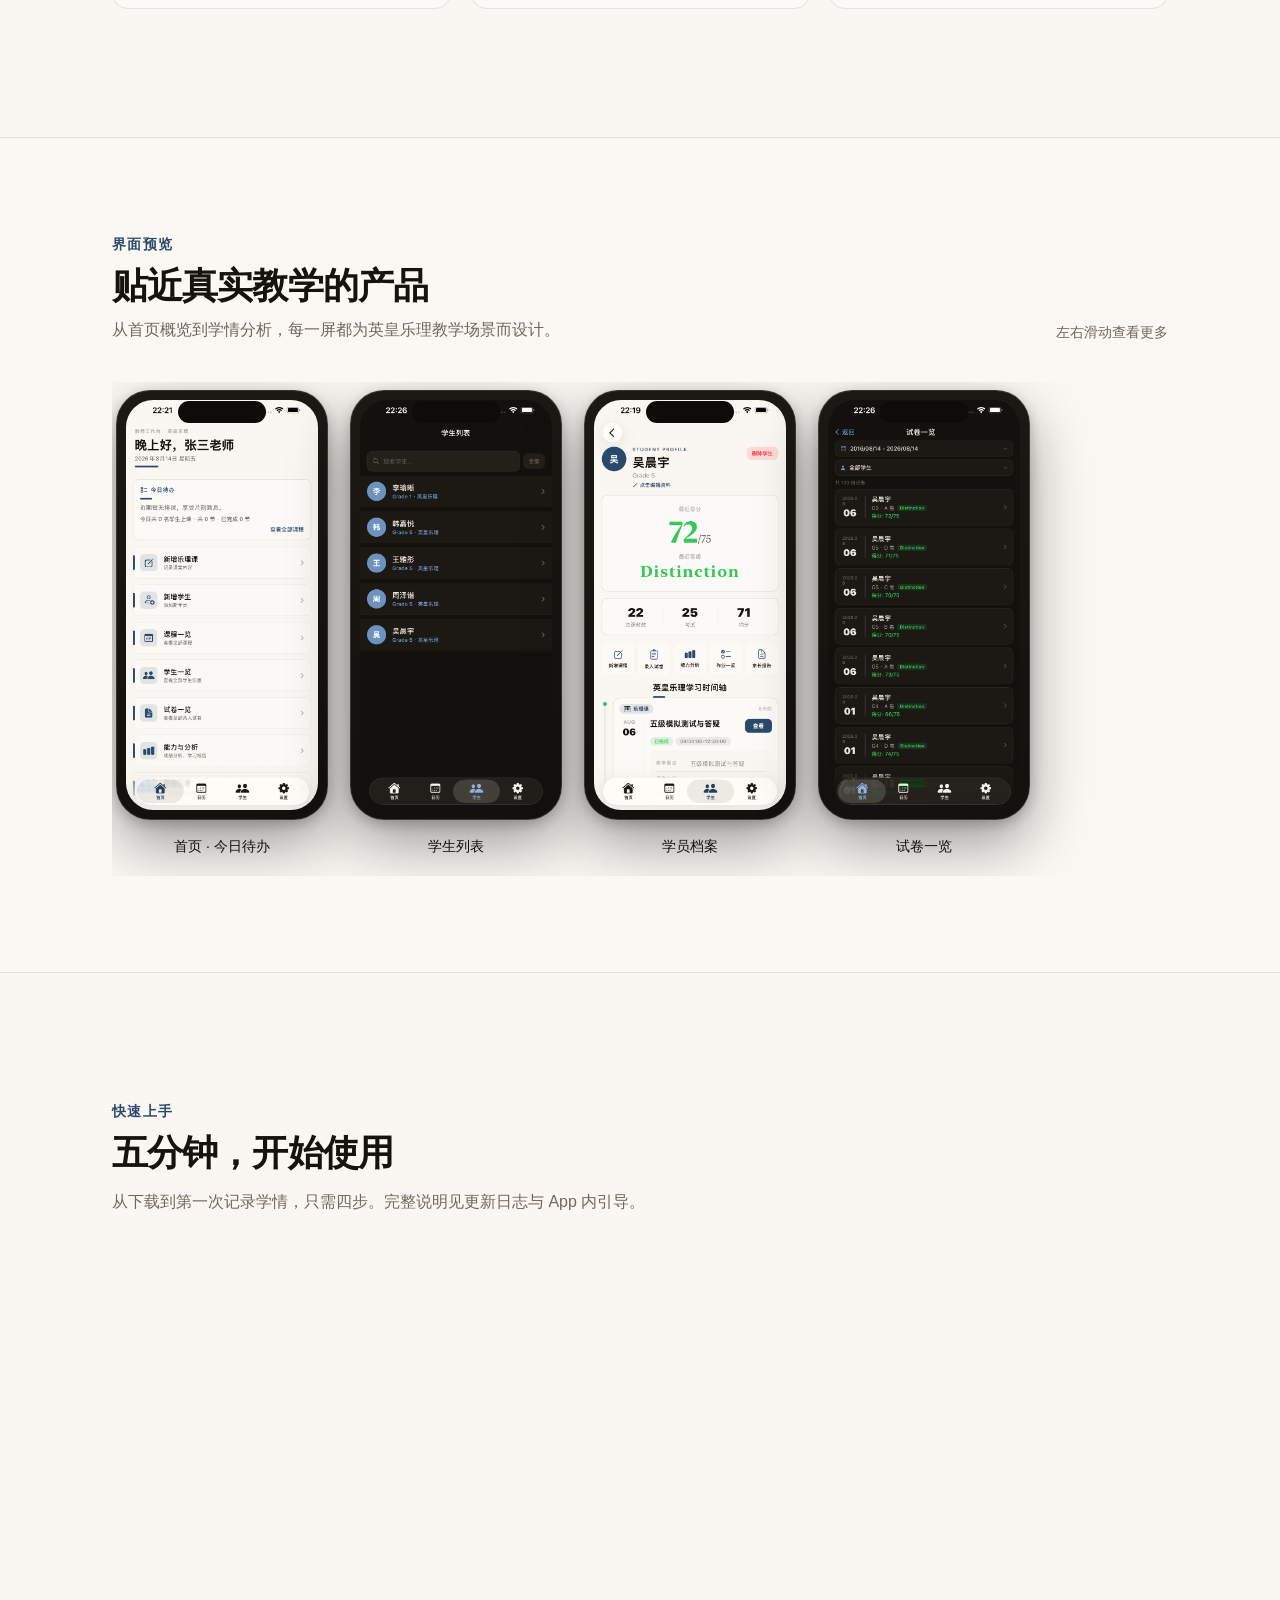
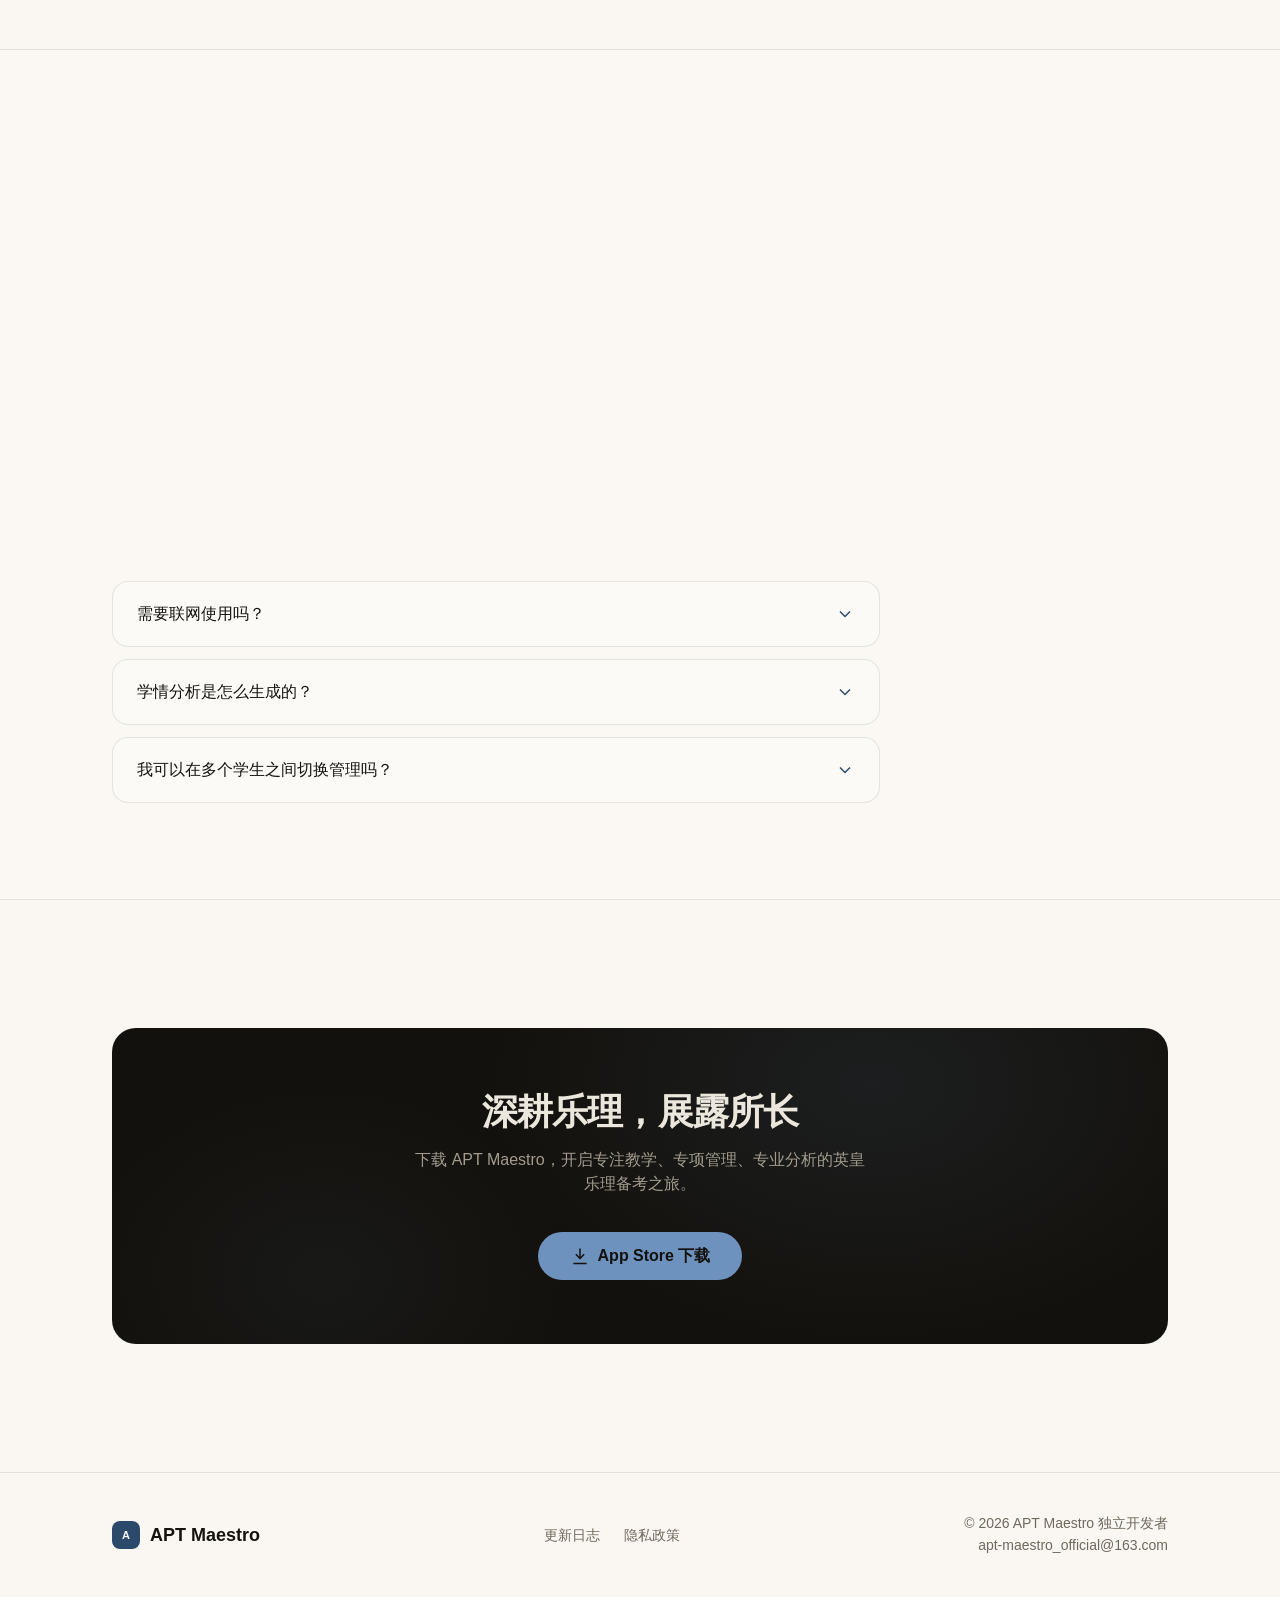
==== commit d1528450: "联系邮箱更新为 apt-maestro_official@163.com" ====
--- a/index.html
+++ b/index.html
@@ -41,7 +41,7 @@
       "price": "0",
       "priceCurrency": "CNY"
     },
-    "publisher": { "@type": "Organization", "name": "APT Maestro", "email": "APT_OFFICIAL@163.com" }
+    "publisher": { "@type": "Organization", "name": "APT Maestro", "email": "apt-maestro_official@163.com" }
   }
   </script>
 
@@ -574,7 +574,7 @@
 
     <div class="text-center sm:text-right">
       <p class="text-sm text-muted">© <span data-year>2026</span> APT Maestro 独立开发者</p>
-      <a href="mailto:APT_OFFICIAL@163.com" class="text-sm text-muted hover:text-accent transition-colors">APT_OFFICIAL@163.com</a>
+      <a href="mailto:apt-maestro_official@163.com" class="text-sm text-muted hover:text-accent transition-colors">apt-maestro_official@163.com</a>
     </div>
   </div>
 </footer>
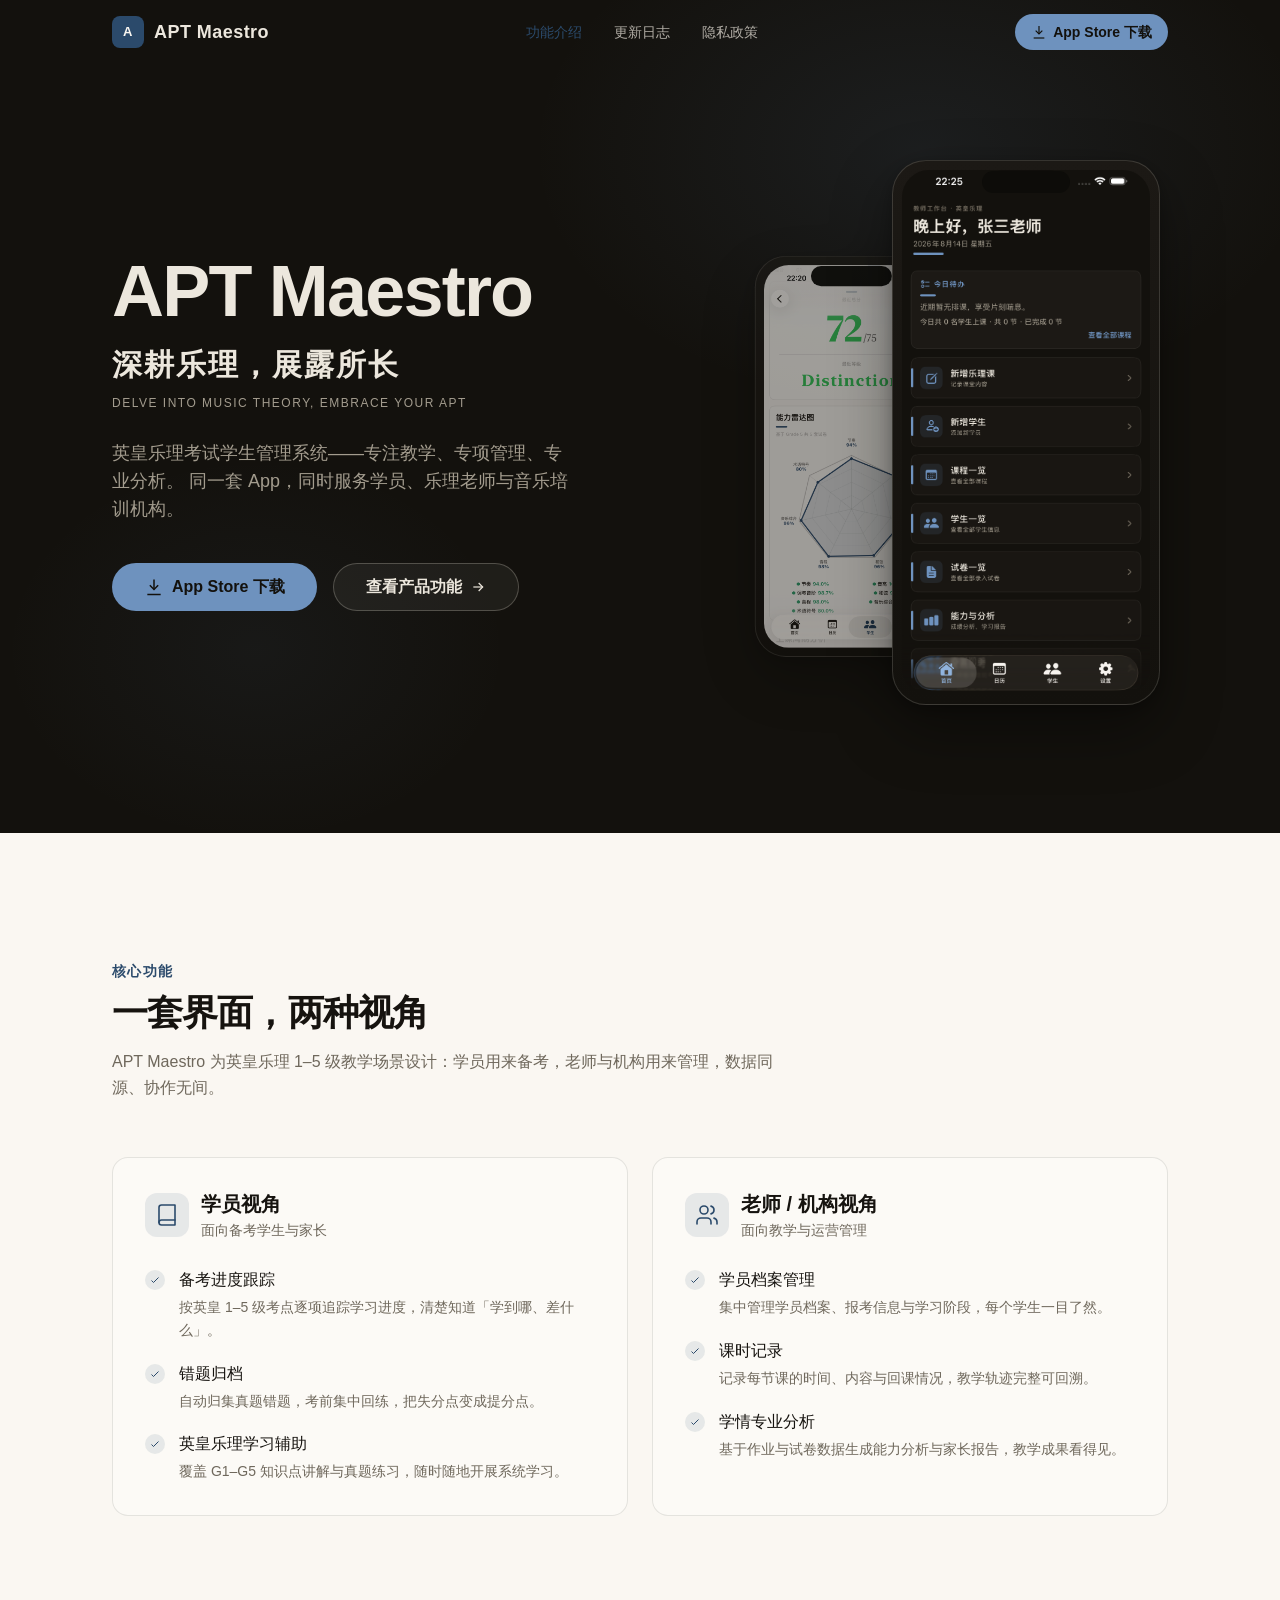
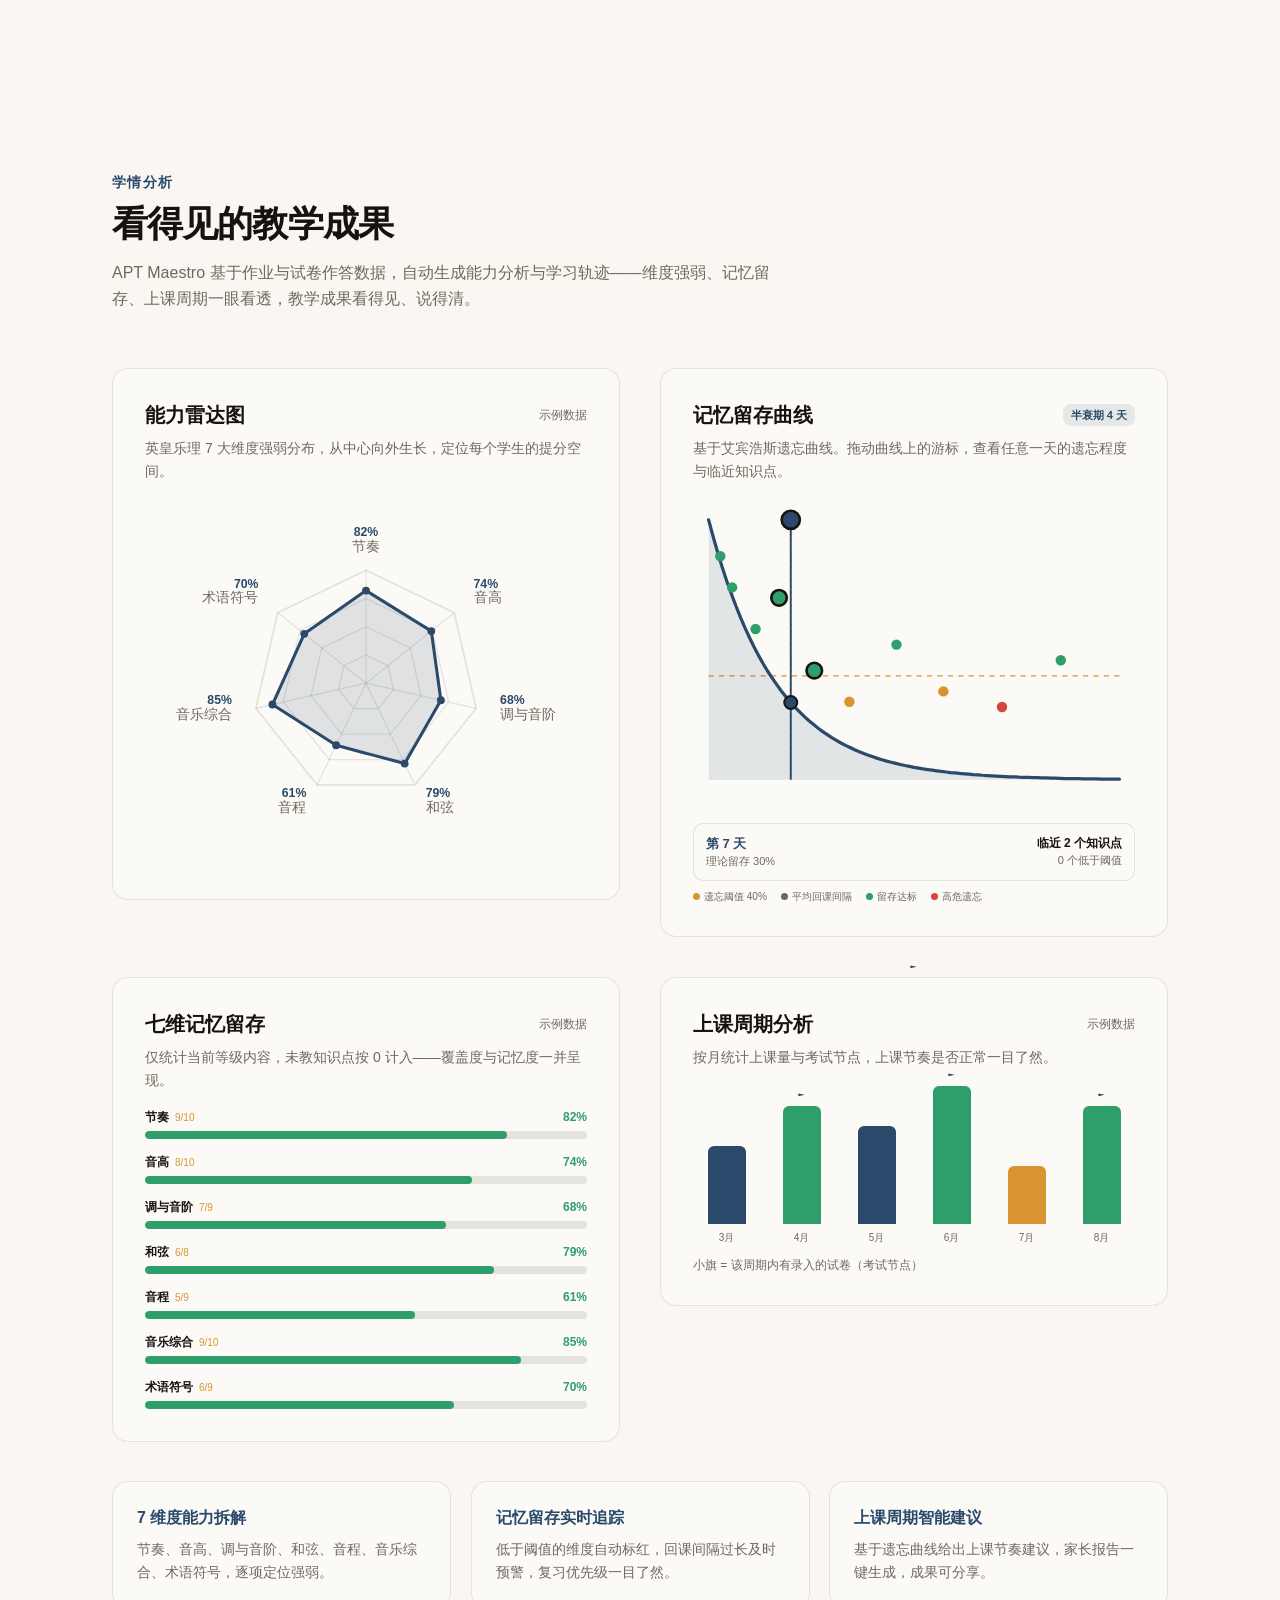
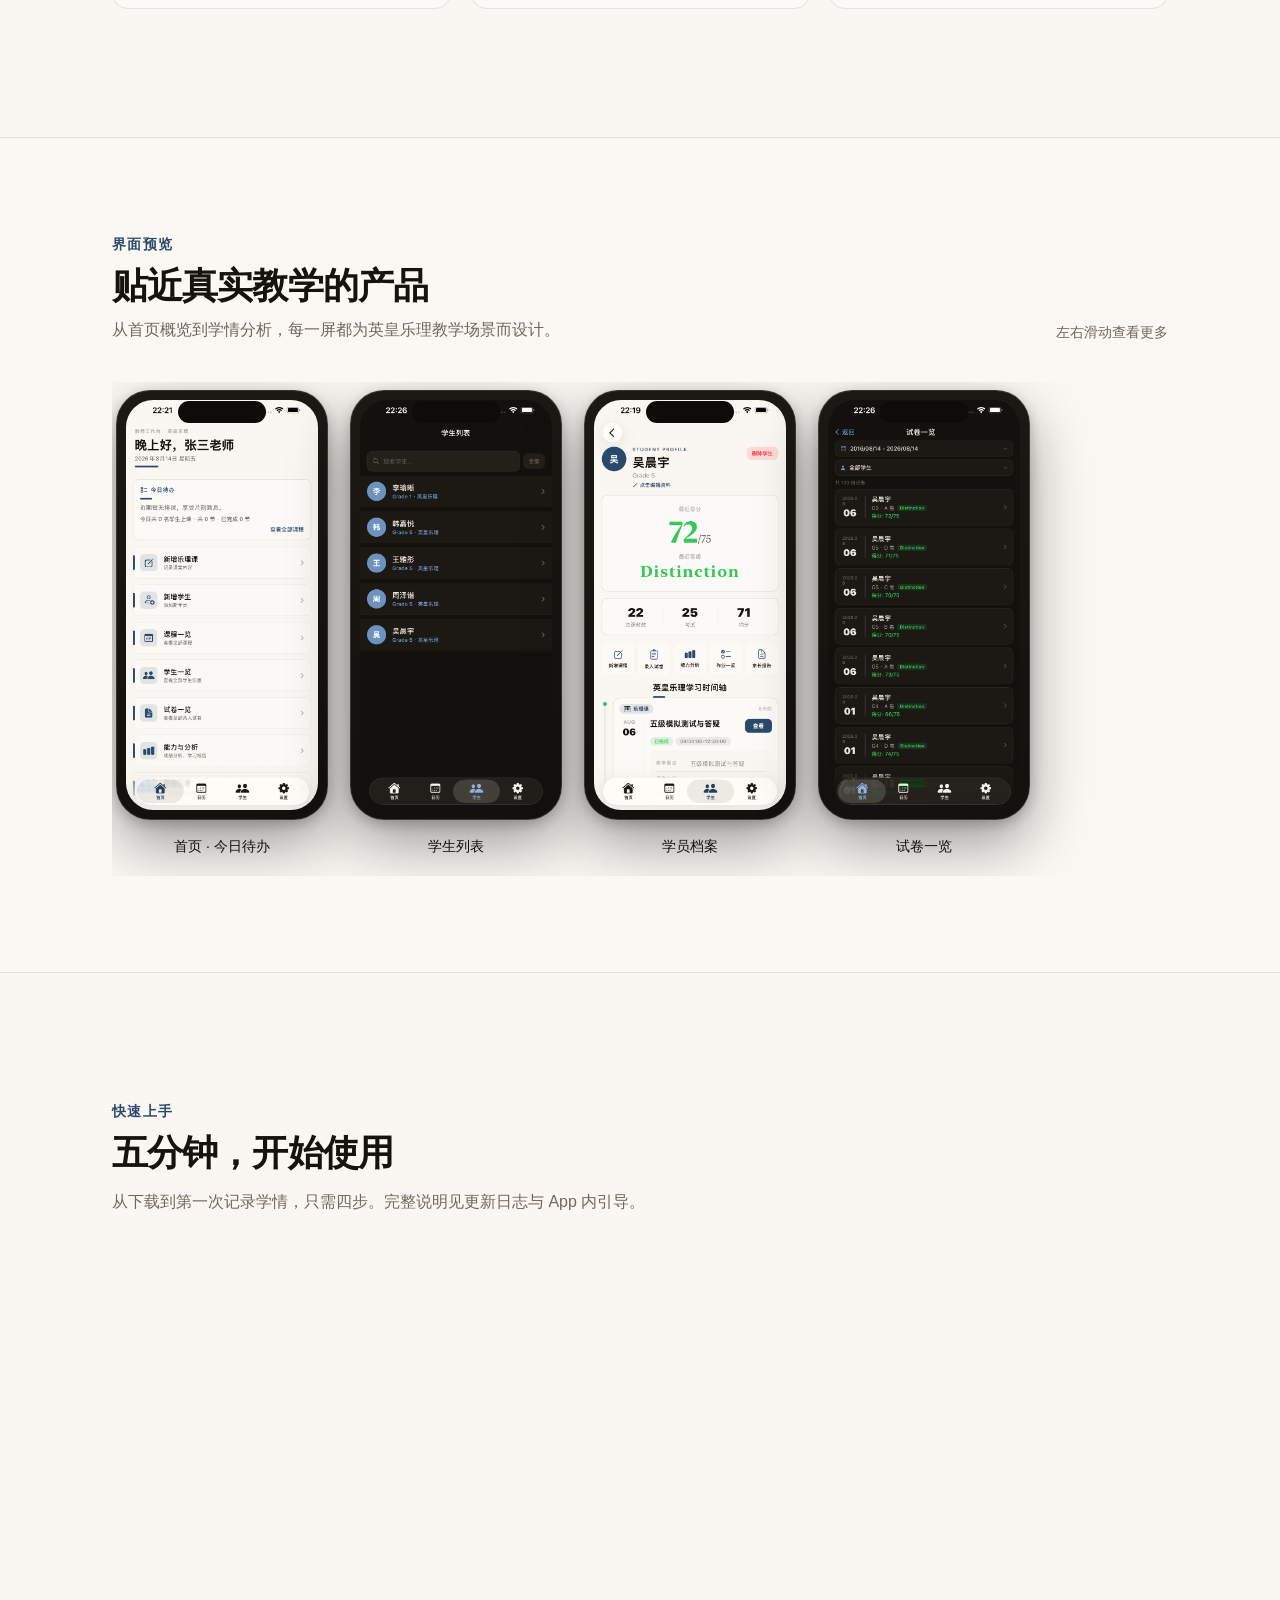
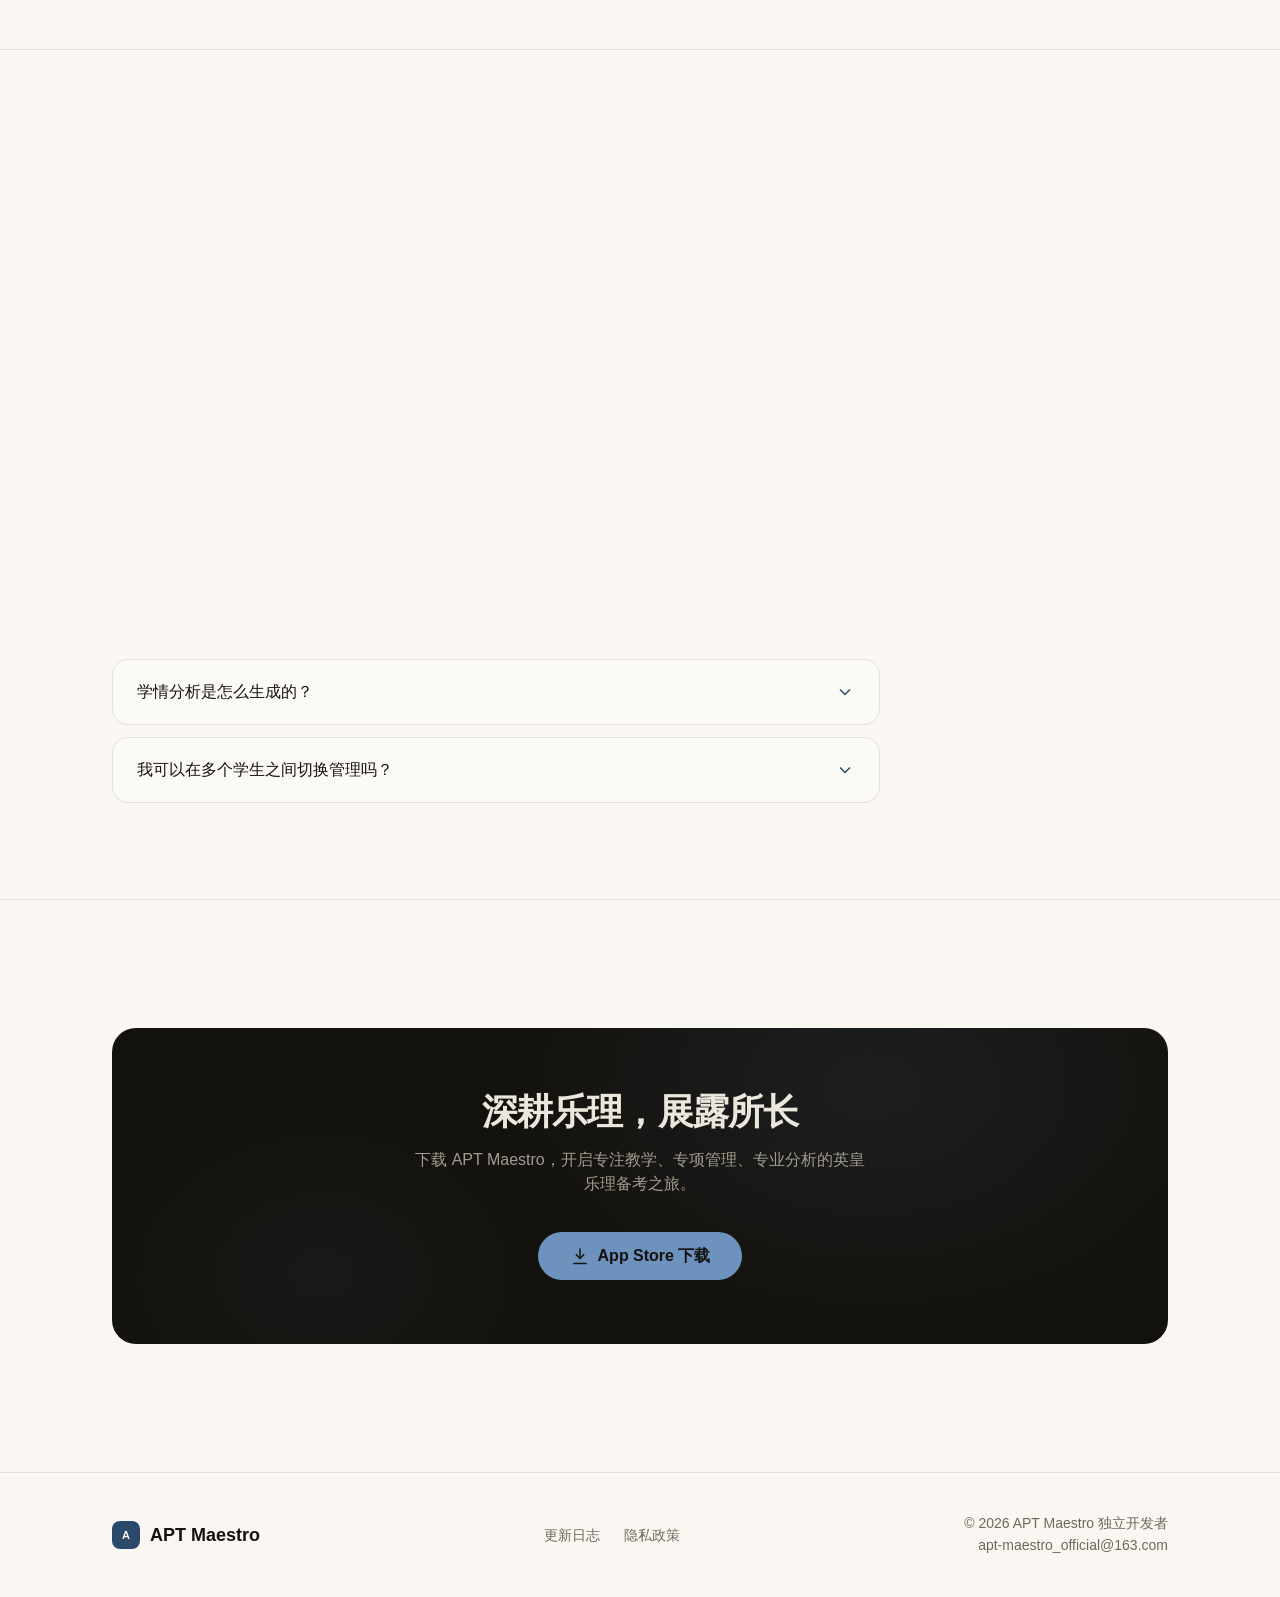
==== commit f471a873: "域名迁移准备: jiushiwoshawn.github.io → apt-maestro.github.io（等用户名改完再 push）" ====
--- a/index.html
+++ b/index.html
@@ -10,15 +10,15 @@
   <meta name="keywords" content="英皇乐理,ABRSM,乐理考级,英皇考级,乐理学习,乐理老师,学生管理,学情分析,APT Maestro">
   <meta name="author" content="APT Maestro">
   <meta name="robots" content="index, follow">
-  <link rel="canonical" href="https://jiushiwoshawn.github.io/">
+  <link rel="canonical" href="https://apt-maestro.github.io/">
 
   <!-- ============ Open Graph（社交分享卡片） ============ -->
   <meta property="og:type" content="website">
   <meta property="og:site_name" content="APT Maestro">
   <meta property="og:title" content="APT Maestro · 英皇乐理考试学生管理系统">
   <meta property="og:description" content="深耕乐理，展露所长。专注教学、专项管理、专业分析——英皇乐理考试学生管理系统。">
-  <meta property="og:url" content="https://jiushiwoshawn.github.io/">
-  <meta property="og:image" content="https://jiushiwoshawn.github.io/assets/og-cover.png">
+  <meta property="og:url" content="https://apt-maestro.github.io/">
+  <meta property="og:image" content="https://apt-maestro.github.io/assets/og-cover.png">
   <meta property="og:locale" content="zh_CN">
 
   <!-- ============ 主题色（移动端地址栏） ============ -->
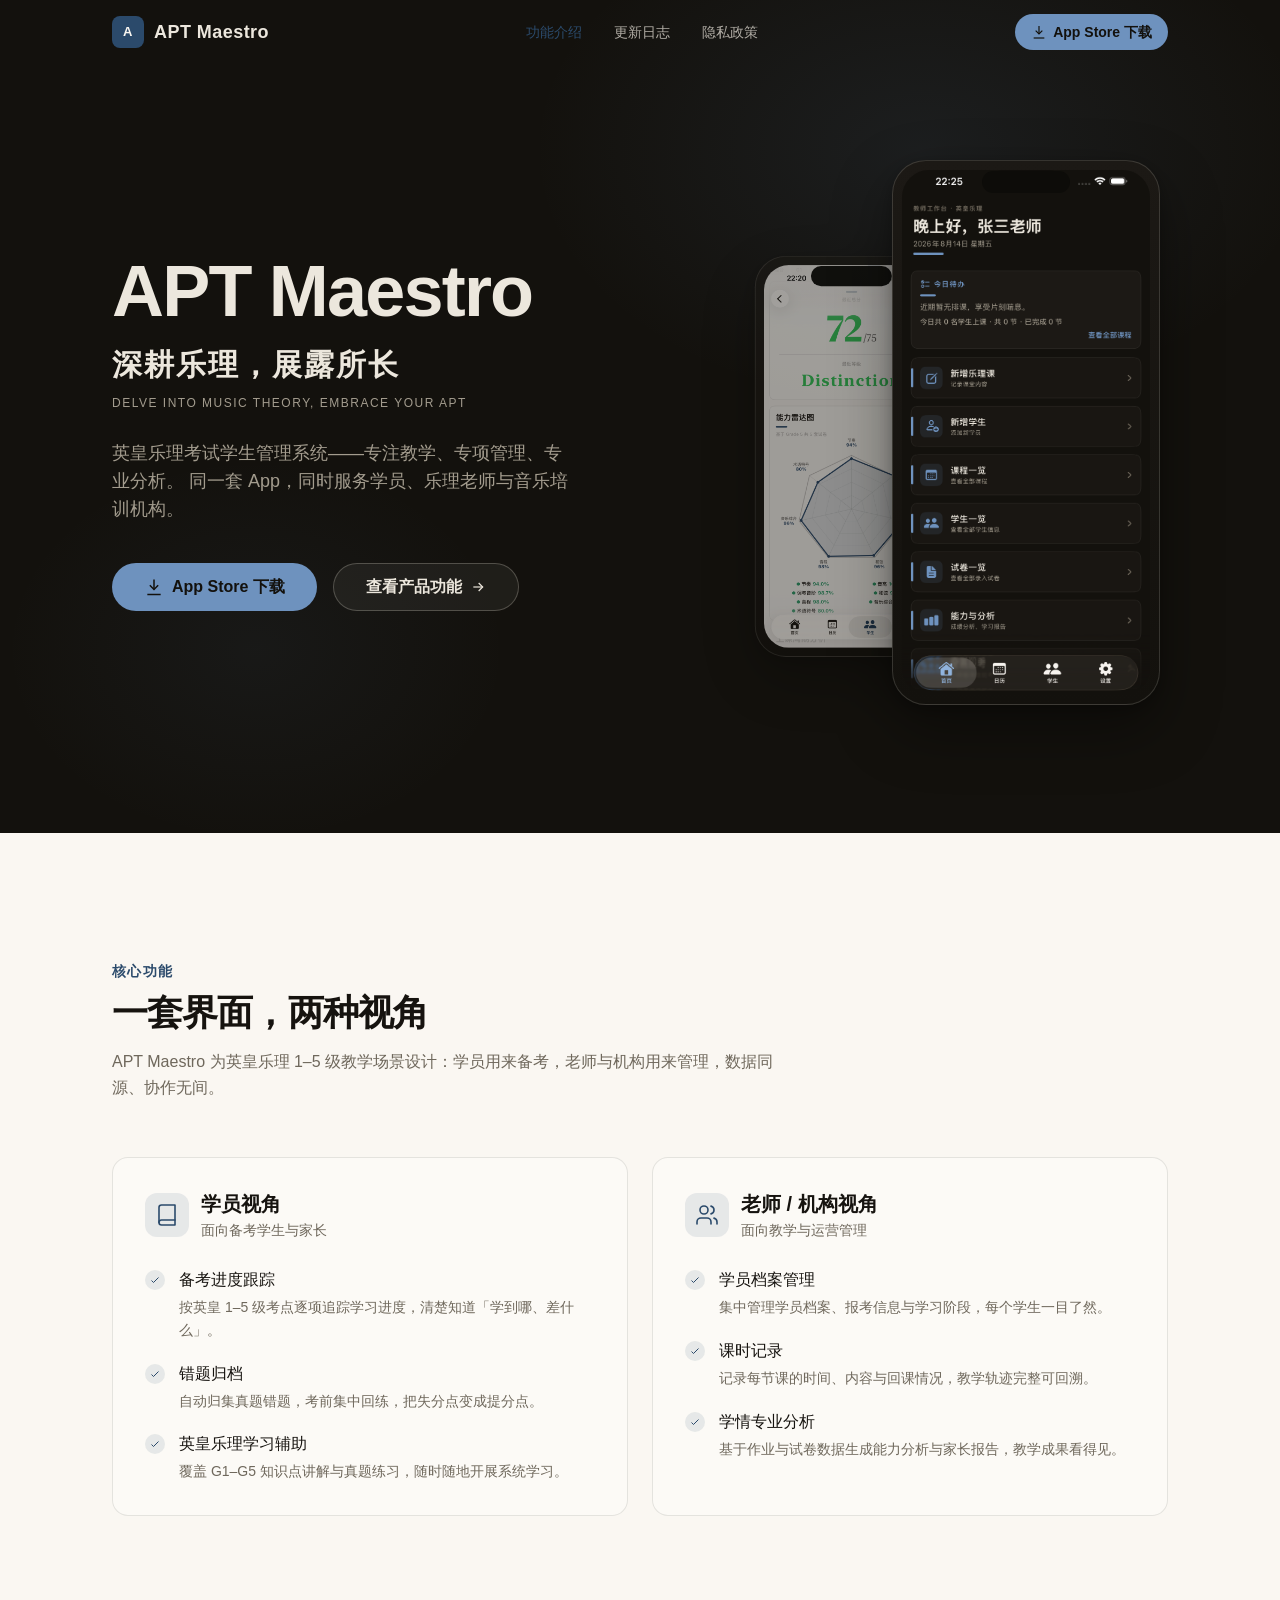
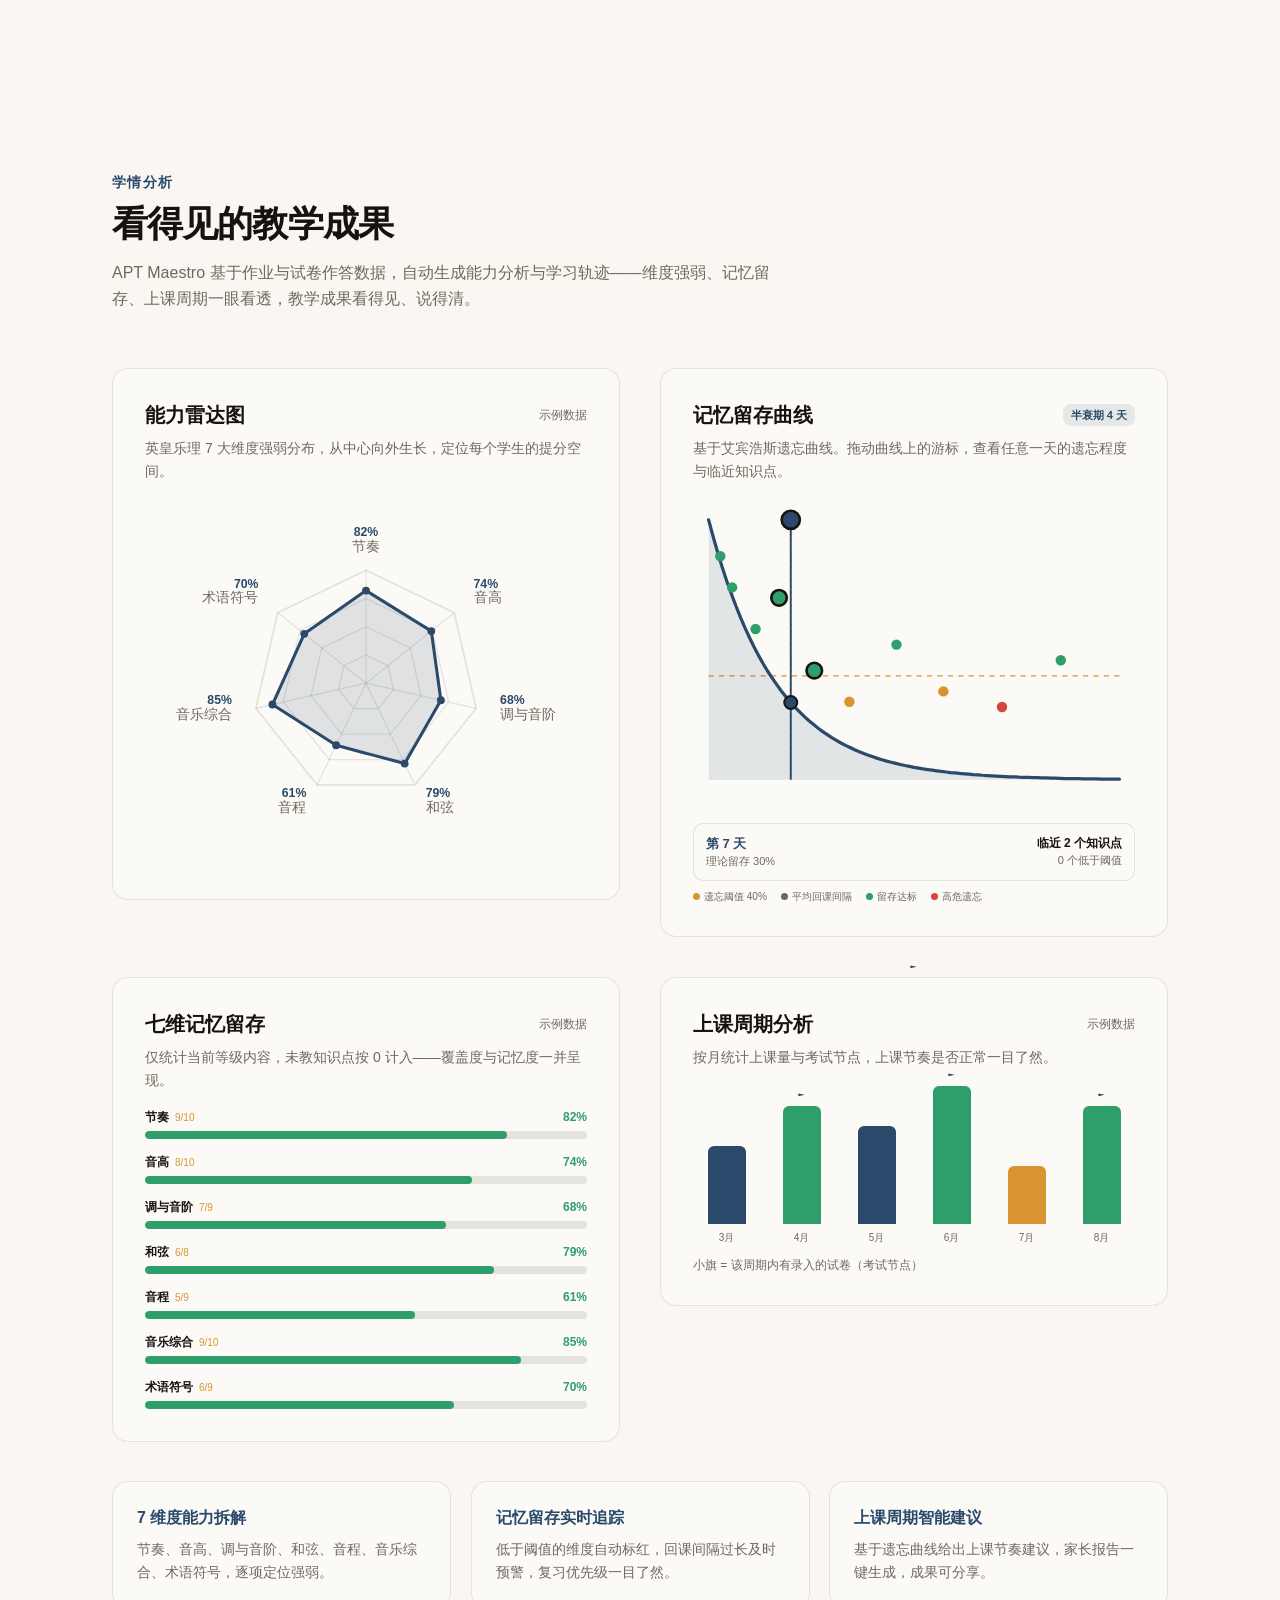
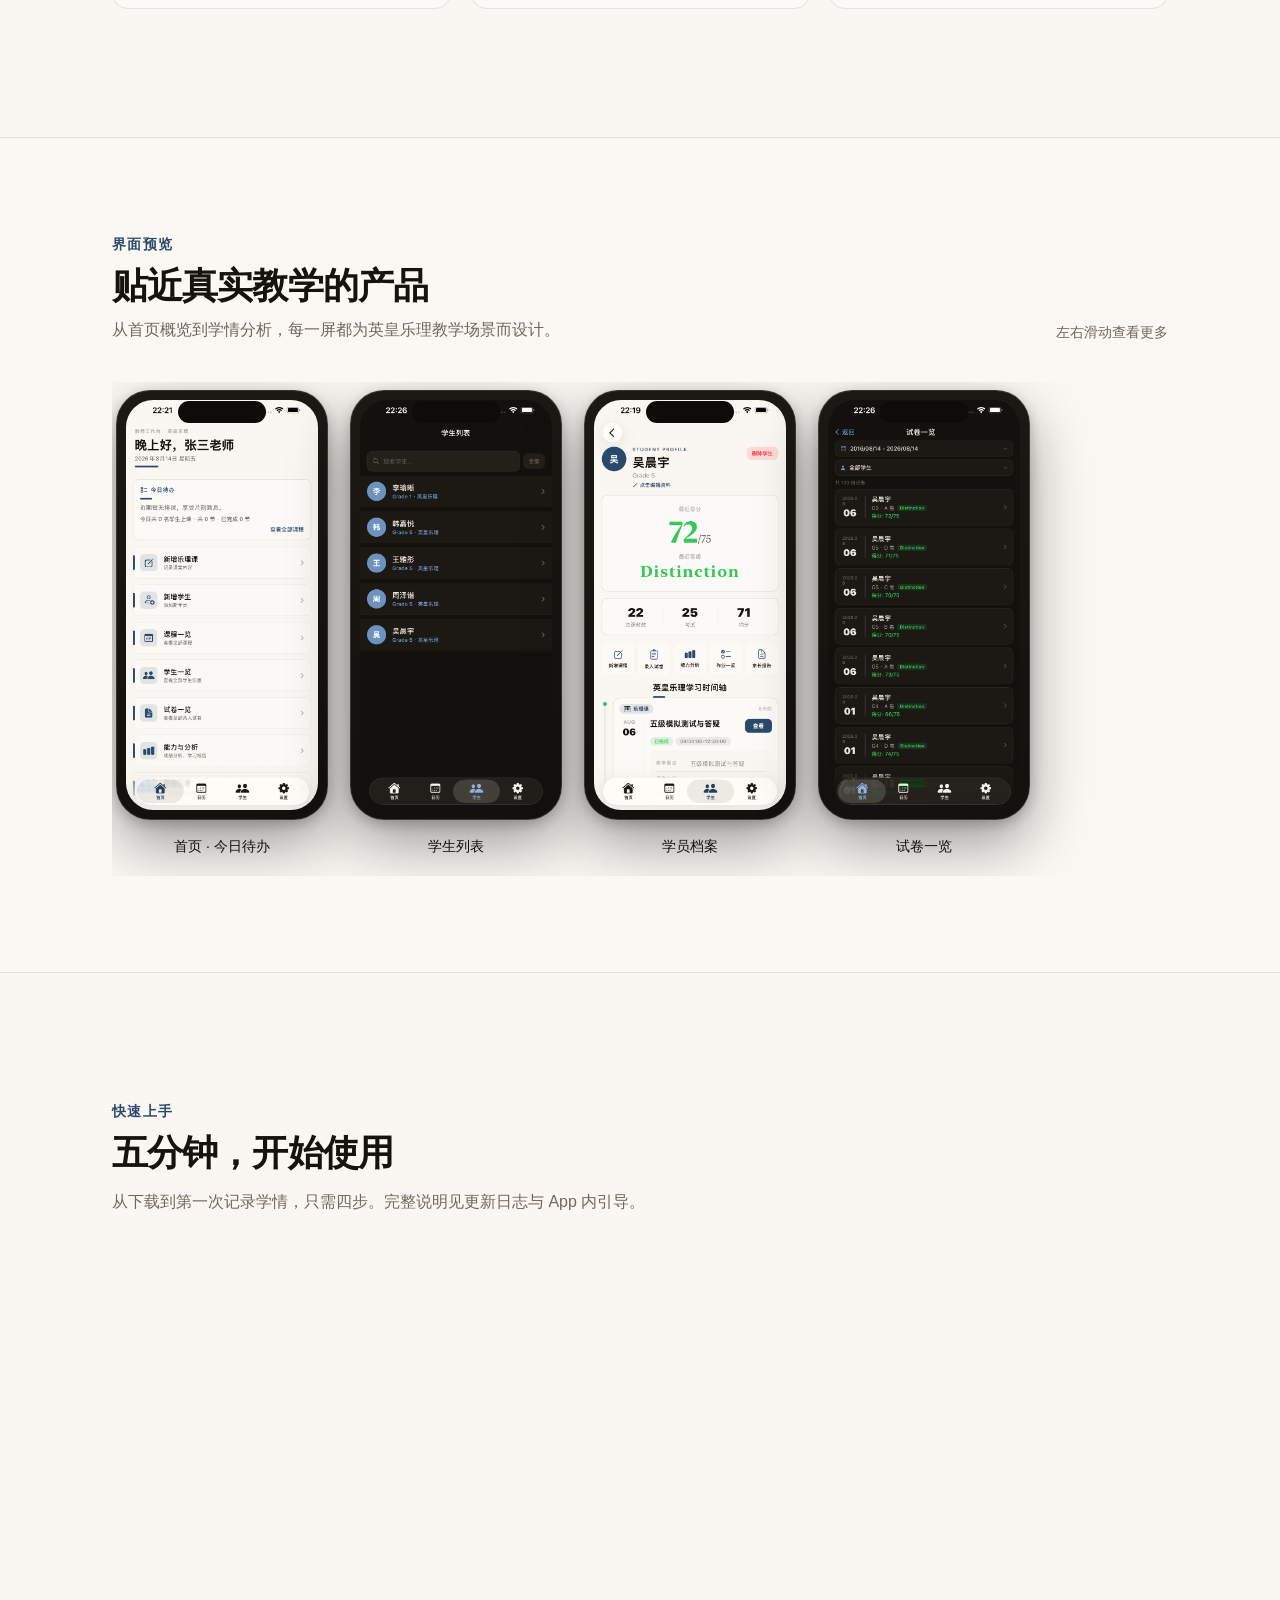
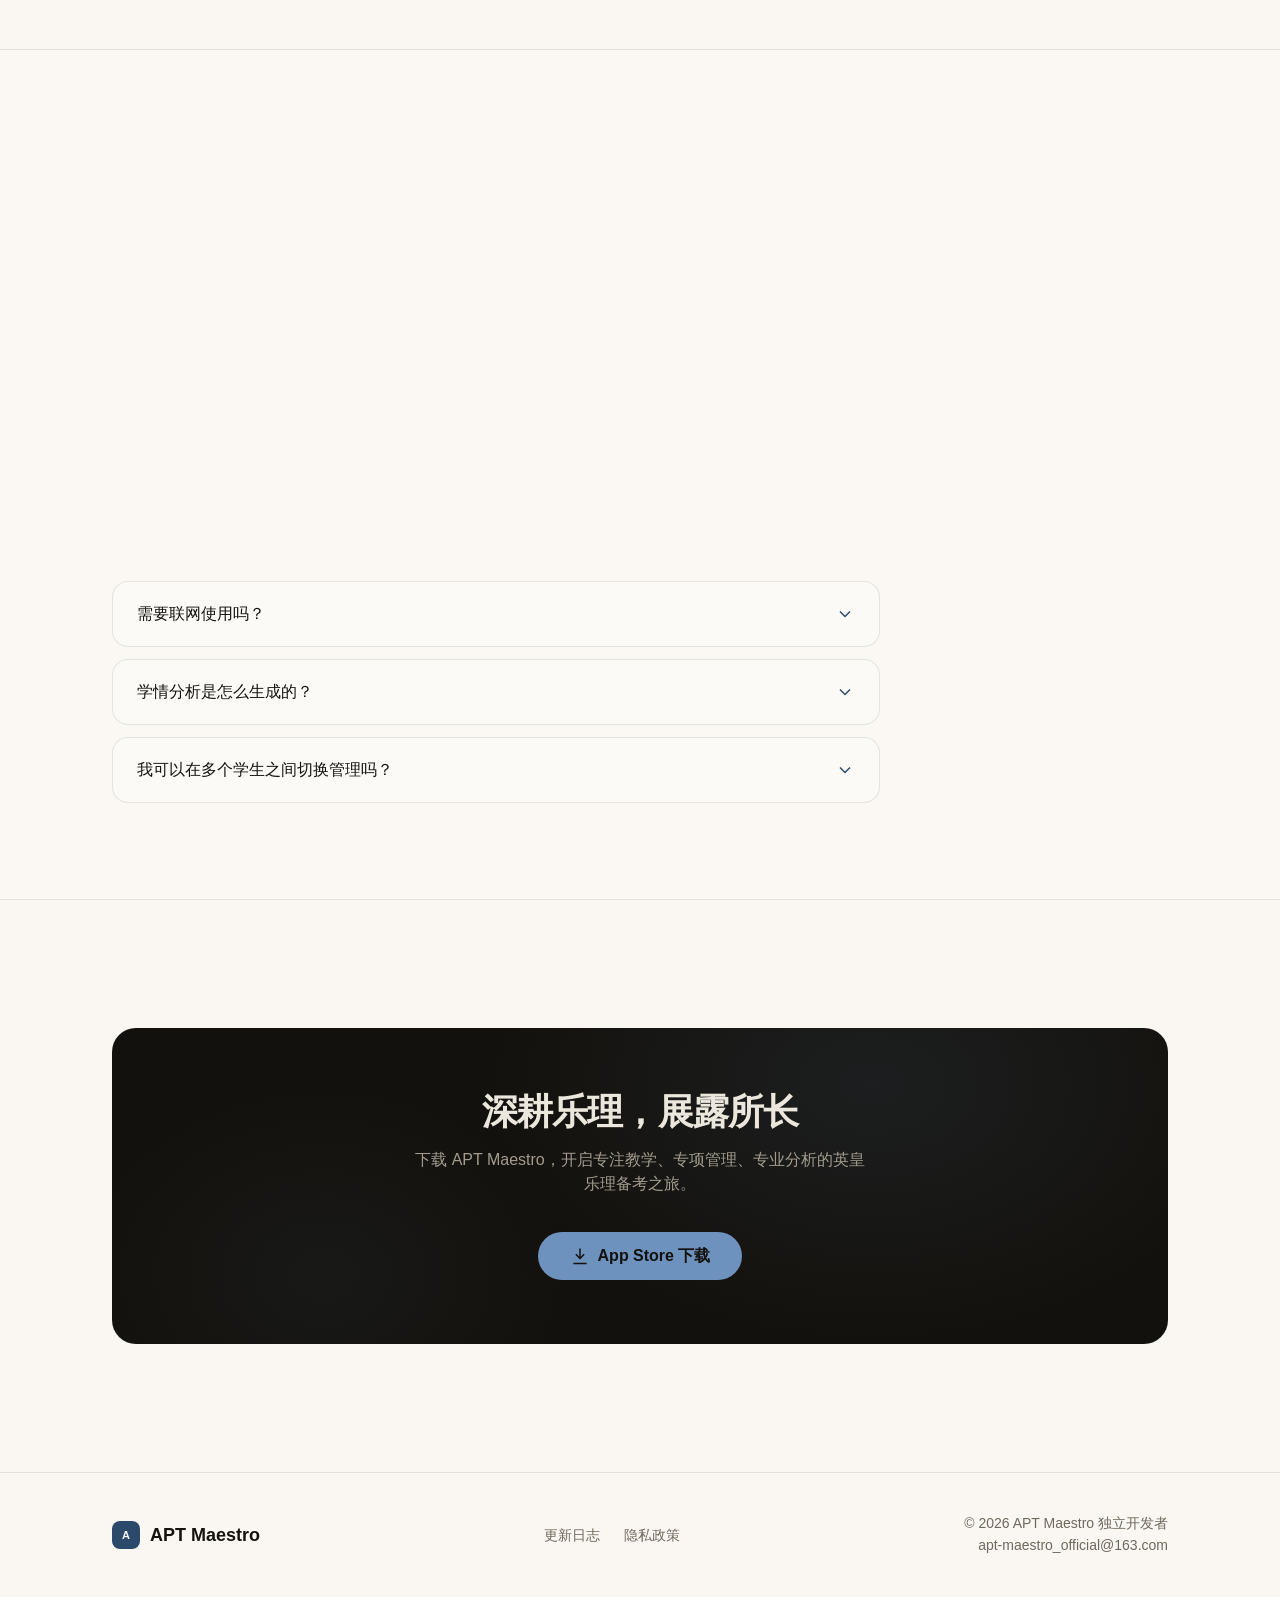
==== commit 8d3c5420: "Revert "域名迁移准备: jiushiwoshawn.github.io → apt-maestro.github.io（等用户名改完再 push）" This reverts commit f" ====
--- a/index.html
+++ b/index.html
@@ -10,15 +10,15 @@
   <meta name="keywords" content="英皇乐理,ABRSM,乐理考级,英皇考级,乐理学习,乐理老师,学生管理,学情分析,APT Maestro">
   <meta name="author" content="APT Maestro">
   <meta name="robots" content="index, follow">
-  <link rel="canonical" href="https://apt-maestro.github.io/">
+  <link rel="canonical" href="https://jiushiwoshawn.github.io/">
 
   <!-- ============ Open Graph（社交分享卡片） ============ -->
   <meta property="og:type" content="website">
   <meta property="og:site_name" content="APT Maestro">
   <meta property="og:title" content="APT Maestro · 英皇乐理考试学生管理系统">
   <meta property="og:description" content="深耕乐理，展露所长。专注教学、专项管理、专业分析——英皇乐理考试学生管理系统。">
-  <meta property="og:url" content="https://apt-maestro.github.io/">
-  <meta property="og:image" content="https://apt-maestro.github.io/assets/og-cover.png">
+  <meta property="og:url" content="https://jiushiwoshawn.github.io/">
+  <meta property="og:image" content="https://jiushiwoshawn.github.io/assets/og-cover.png">
   <meta property="og:locale" content="zh_CN">
 
   <!-- ============ 主题色（移动端地址栏） ============ -->
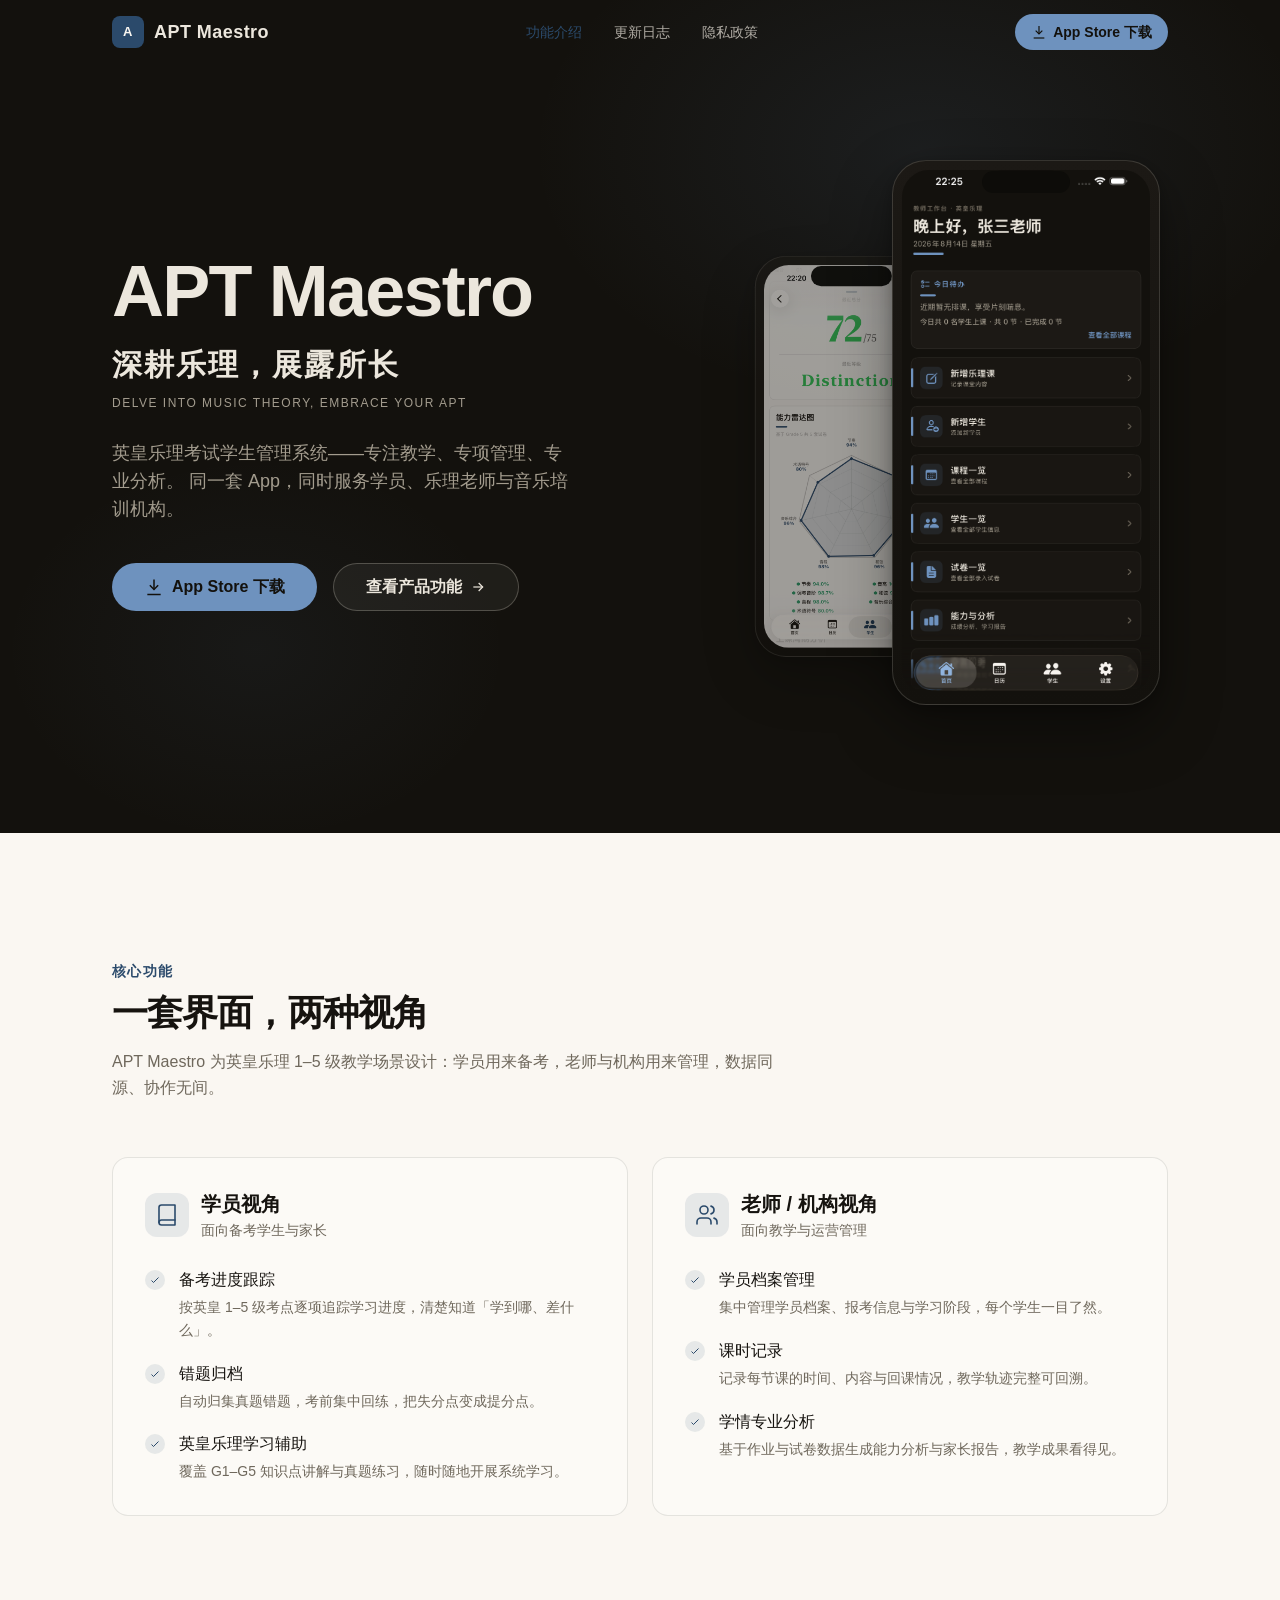
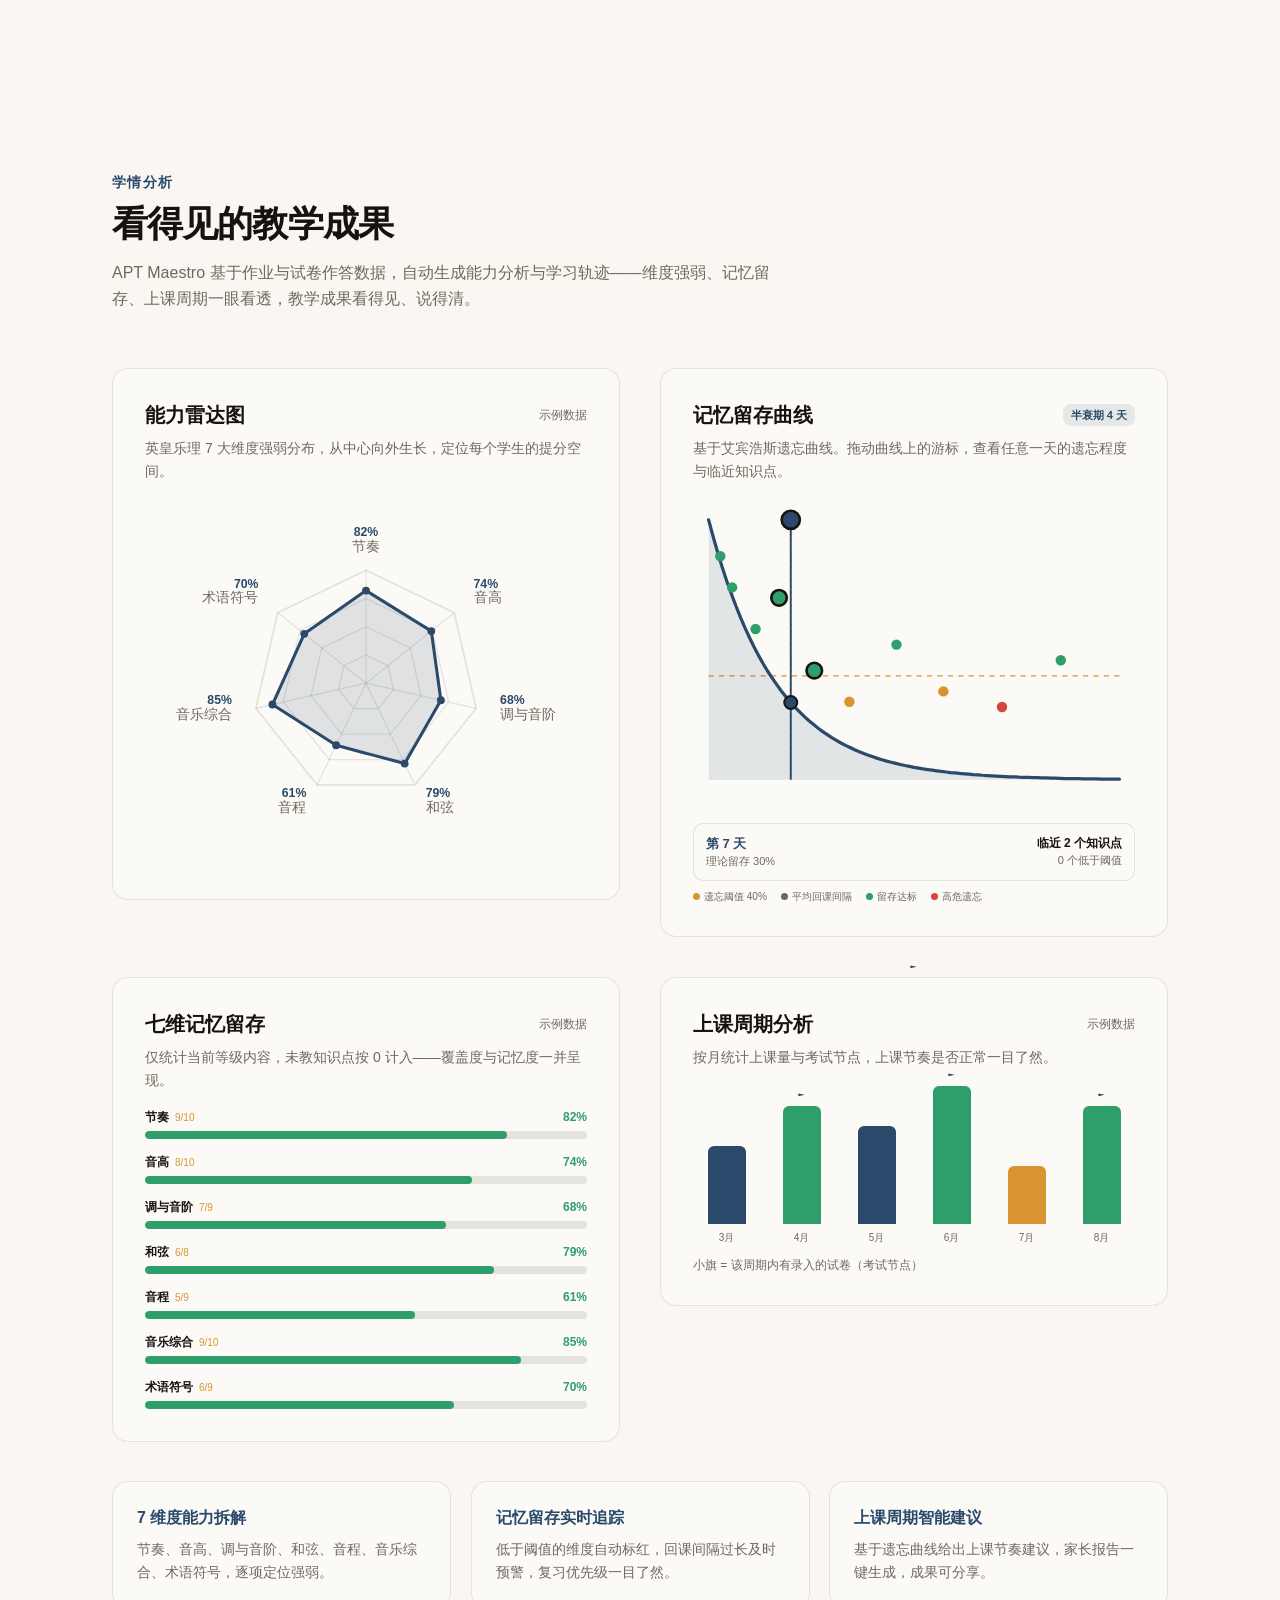
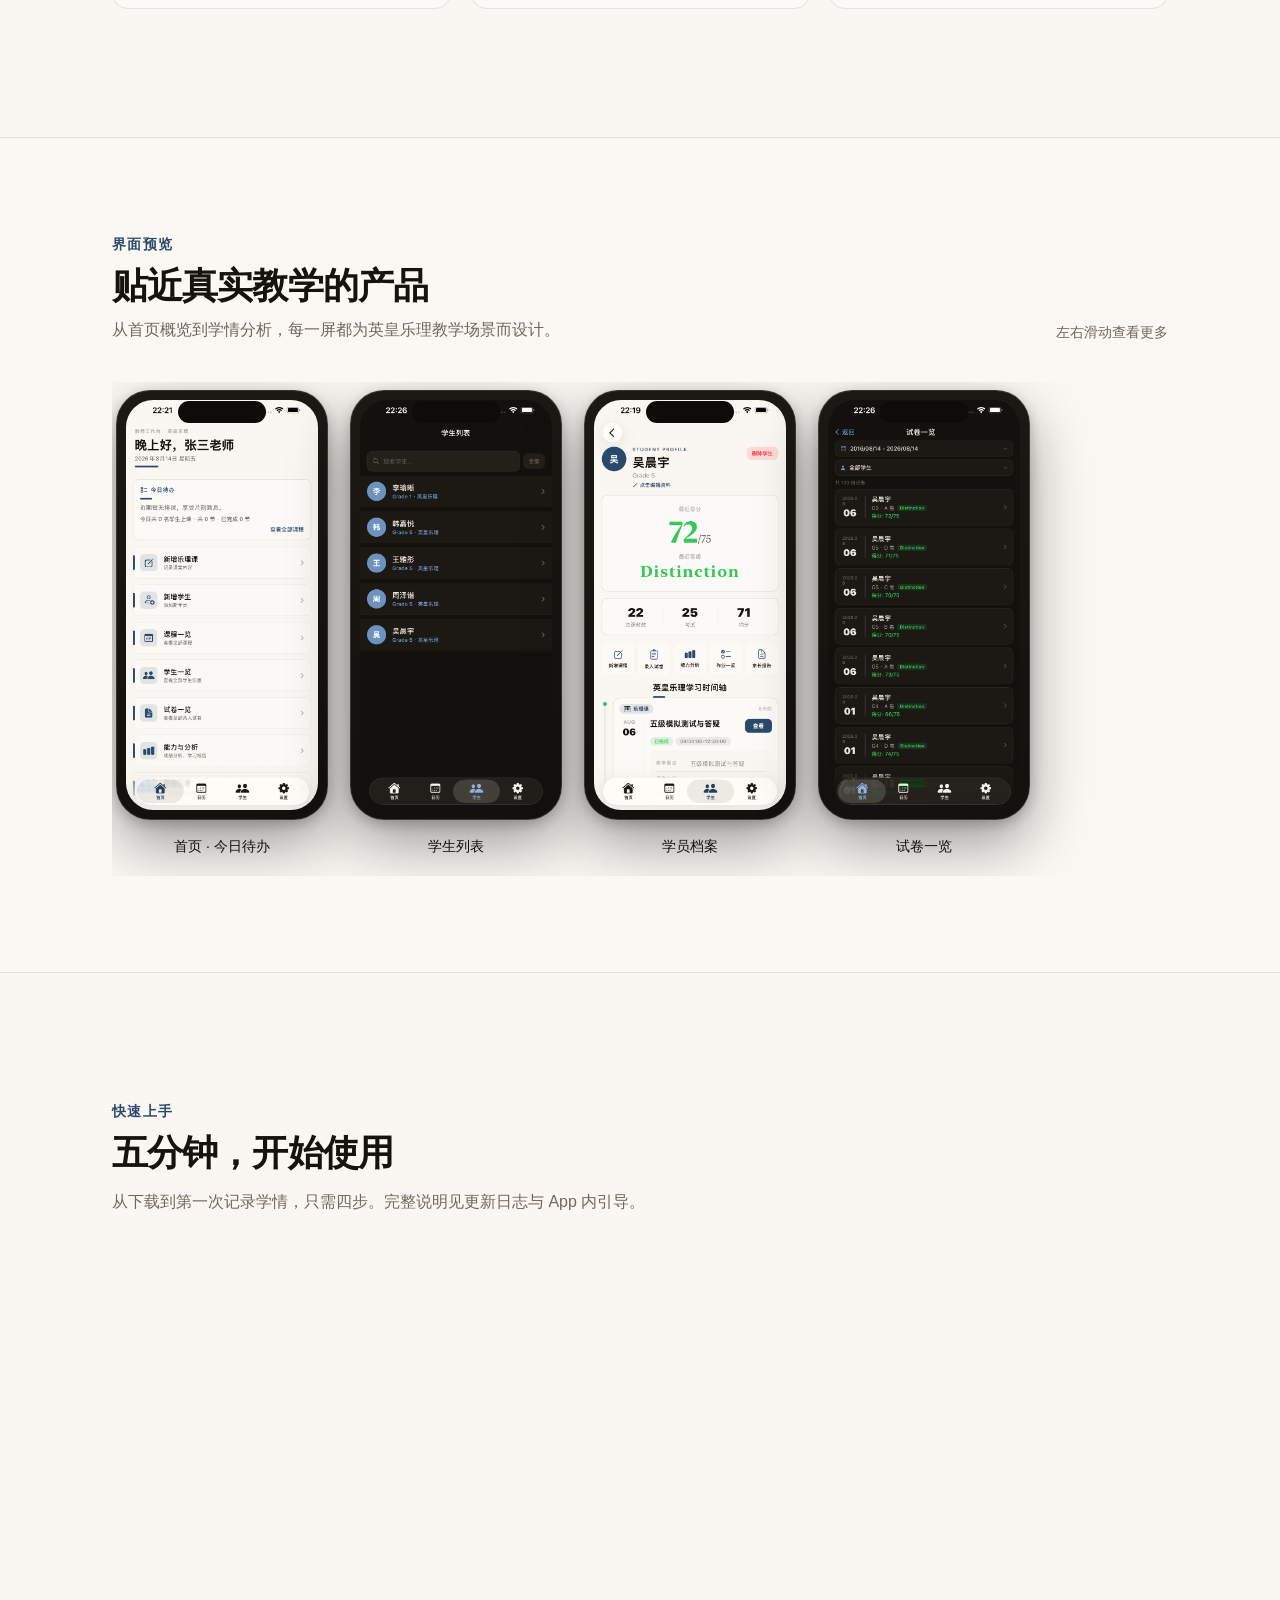
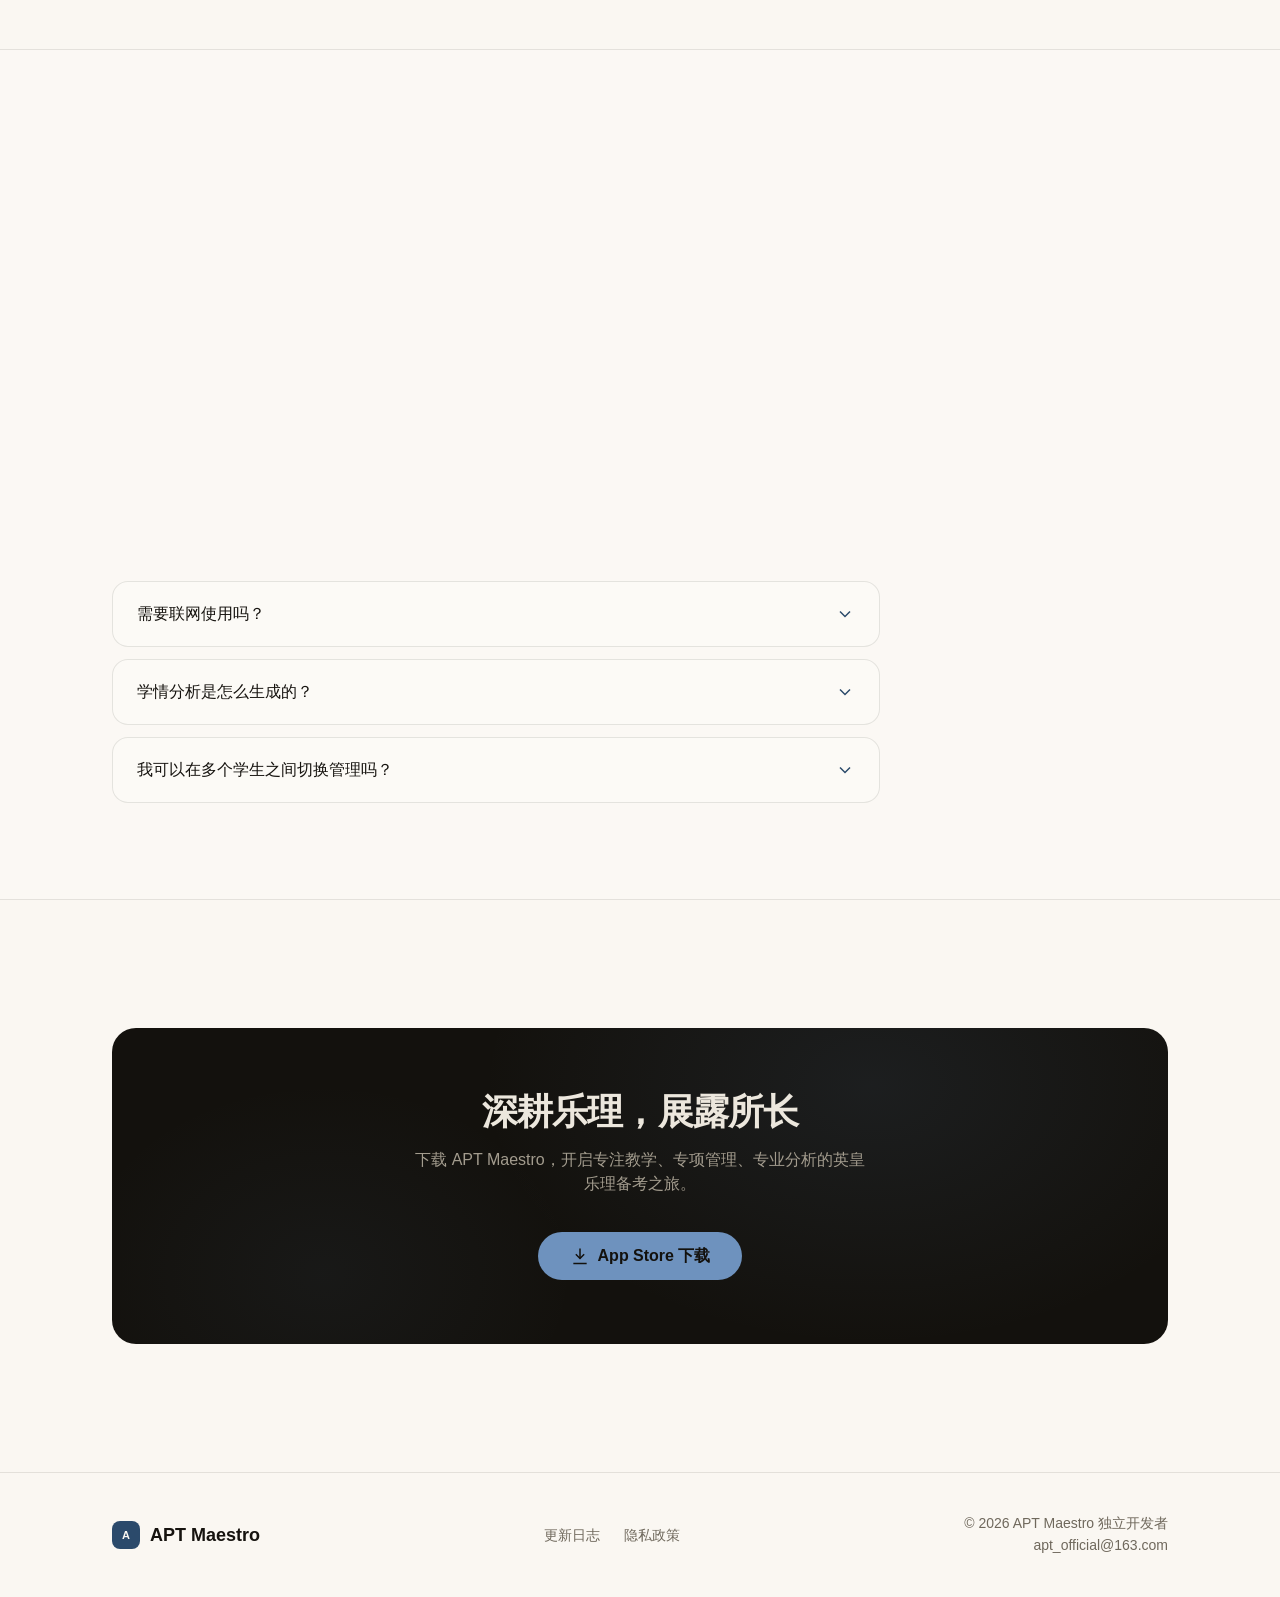
==== commit 87841531: "chore: 统一更新联系邮箱为 apt_official@163.com" ====
--- a/index.html
+++ b/index.html
@@ -41,7 +41,7 @@
       "price": "0",
       "priceCurrency": "CNY"
     },
-    "publisher": { "@type": "Organization", "name": "APT Maestro", "email": "apt-maestro_official@163.com" }
+    "publisher": { "@type": "Organization", "name": "APT Maestro", "email": "apt_official@163.com" }
   }
   </script>
 
@@ -574,7 +574,7 @@
 
     <div class="text-center sm:text-right">
       <p class="text-sm text-muted">© <span data-year>2026</span> APT Maestro 独立开发者</p>
-      <a href="mailto:apt-maestro_official@163.com" class="text-sm text-muted hover:text-accent transition-colors">apt-maestro_official@163.com</a>
+      <a href="mailto:apt_official@163.com" class="text-sm text-muted hover:text-accent transition-colors">apt_official@163.com</a>
     </div>
   </div>
 </footer>
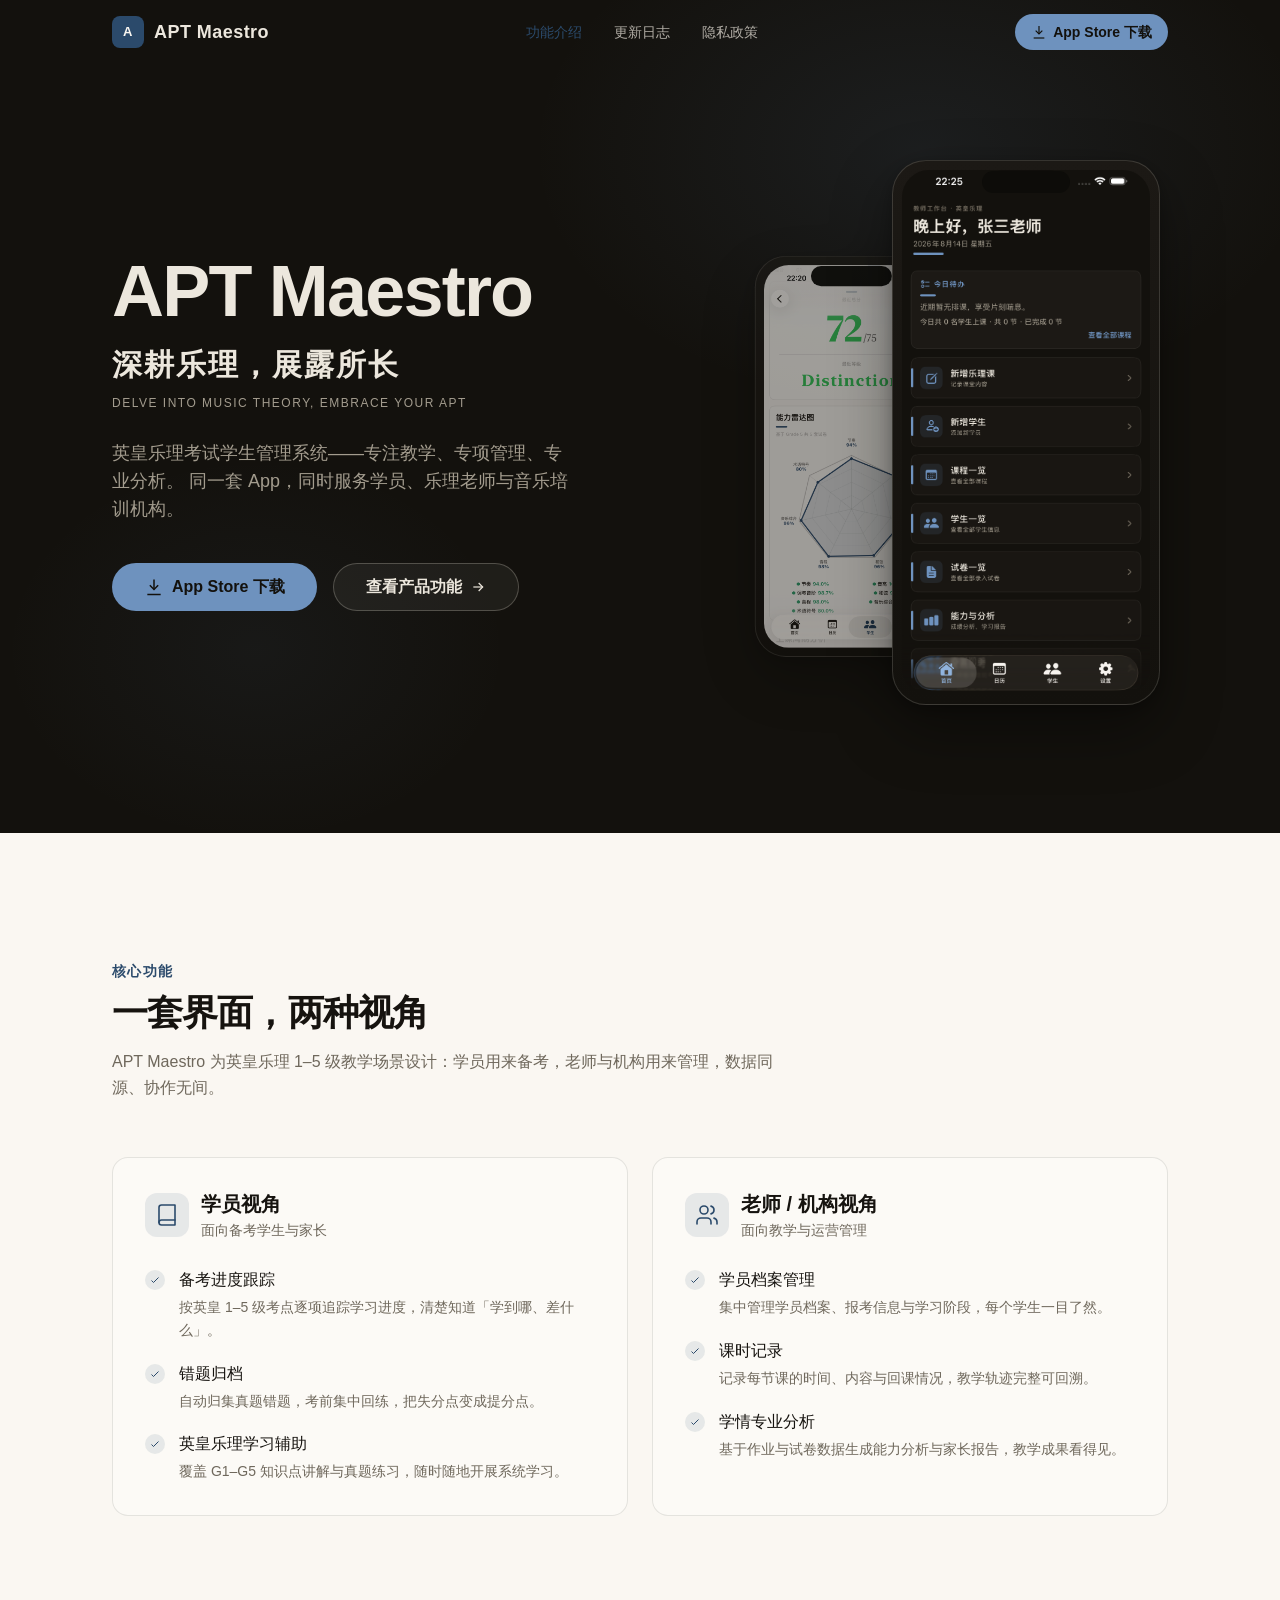
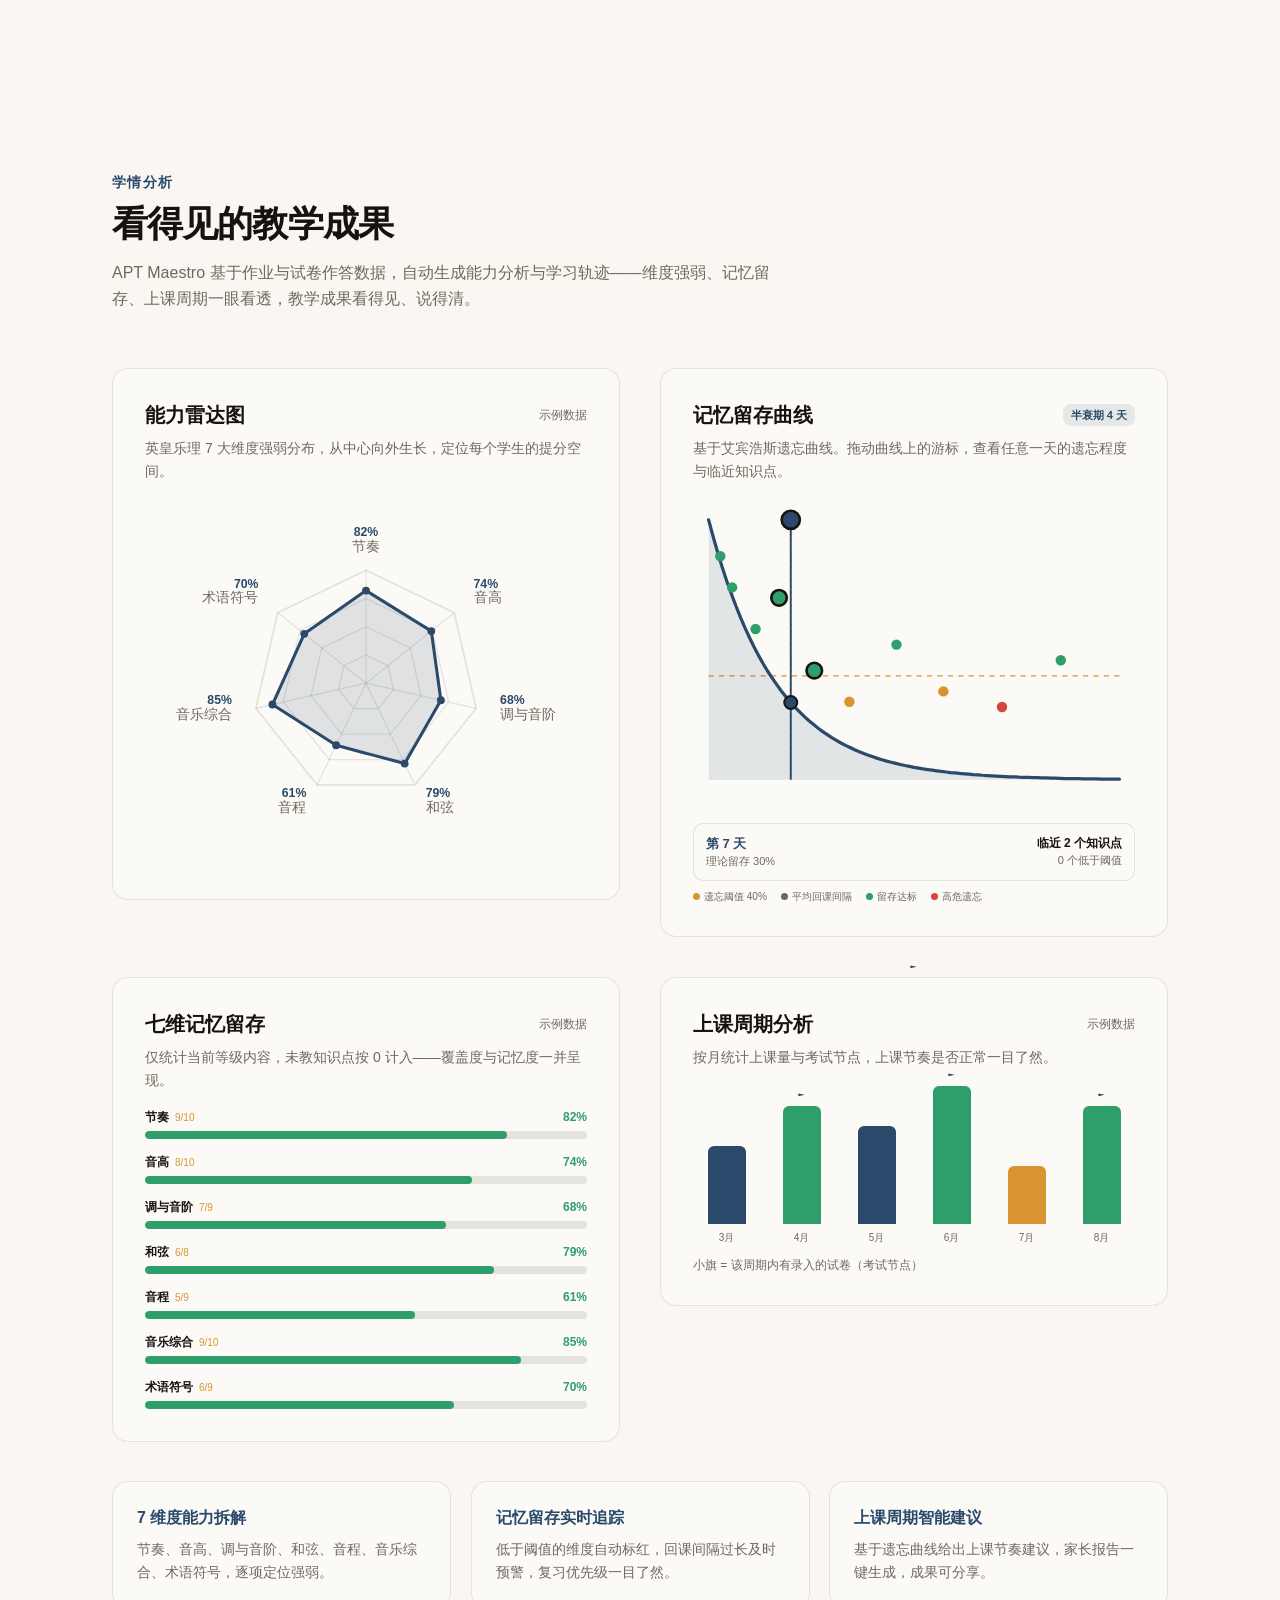
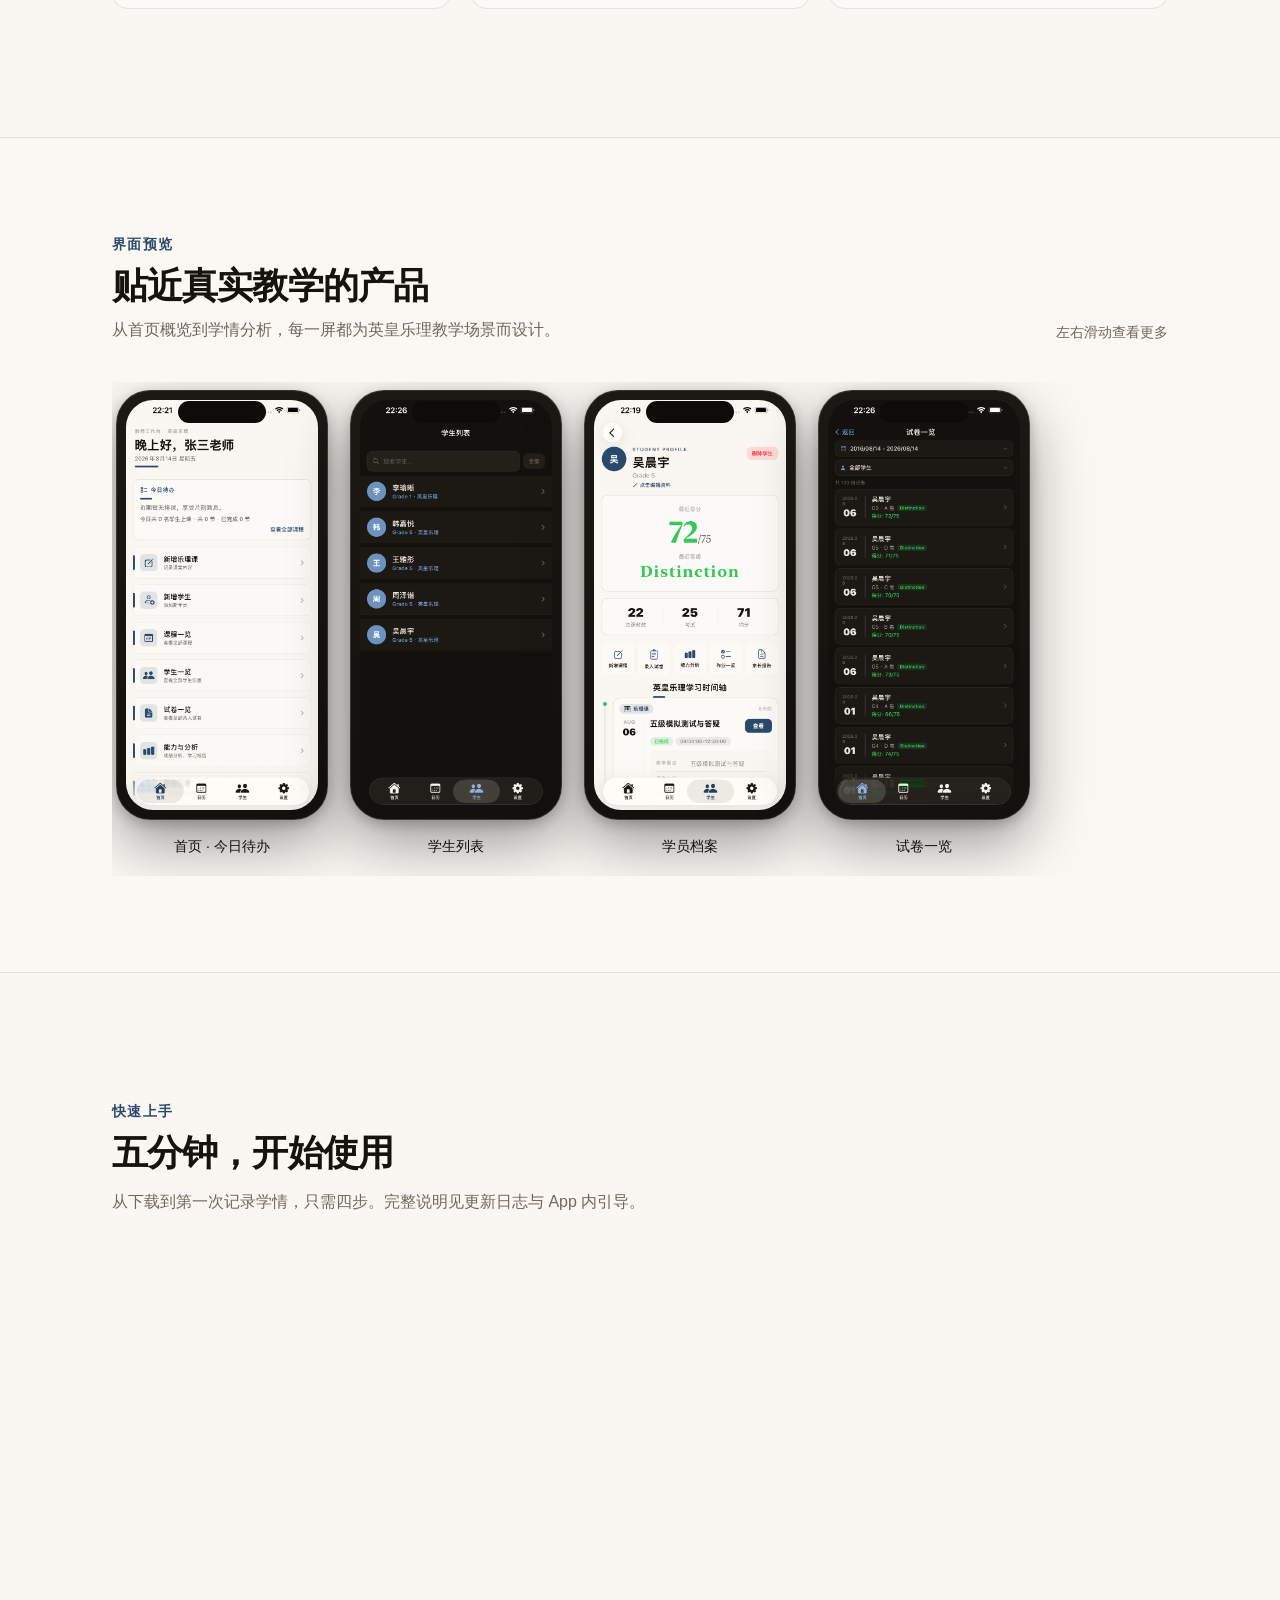
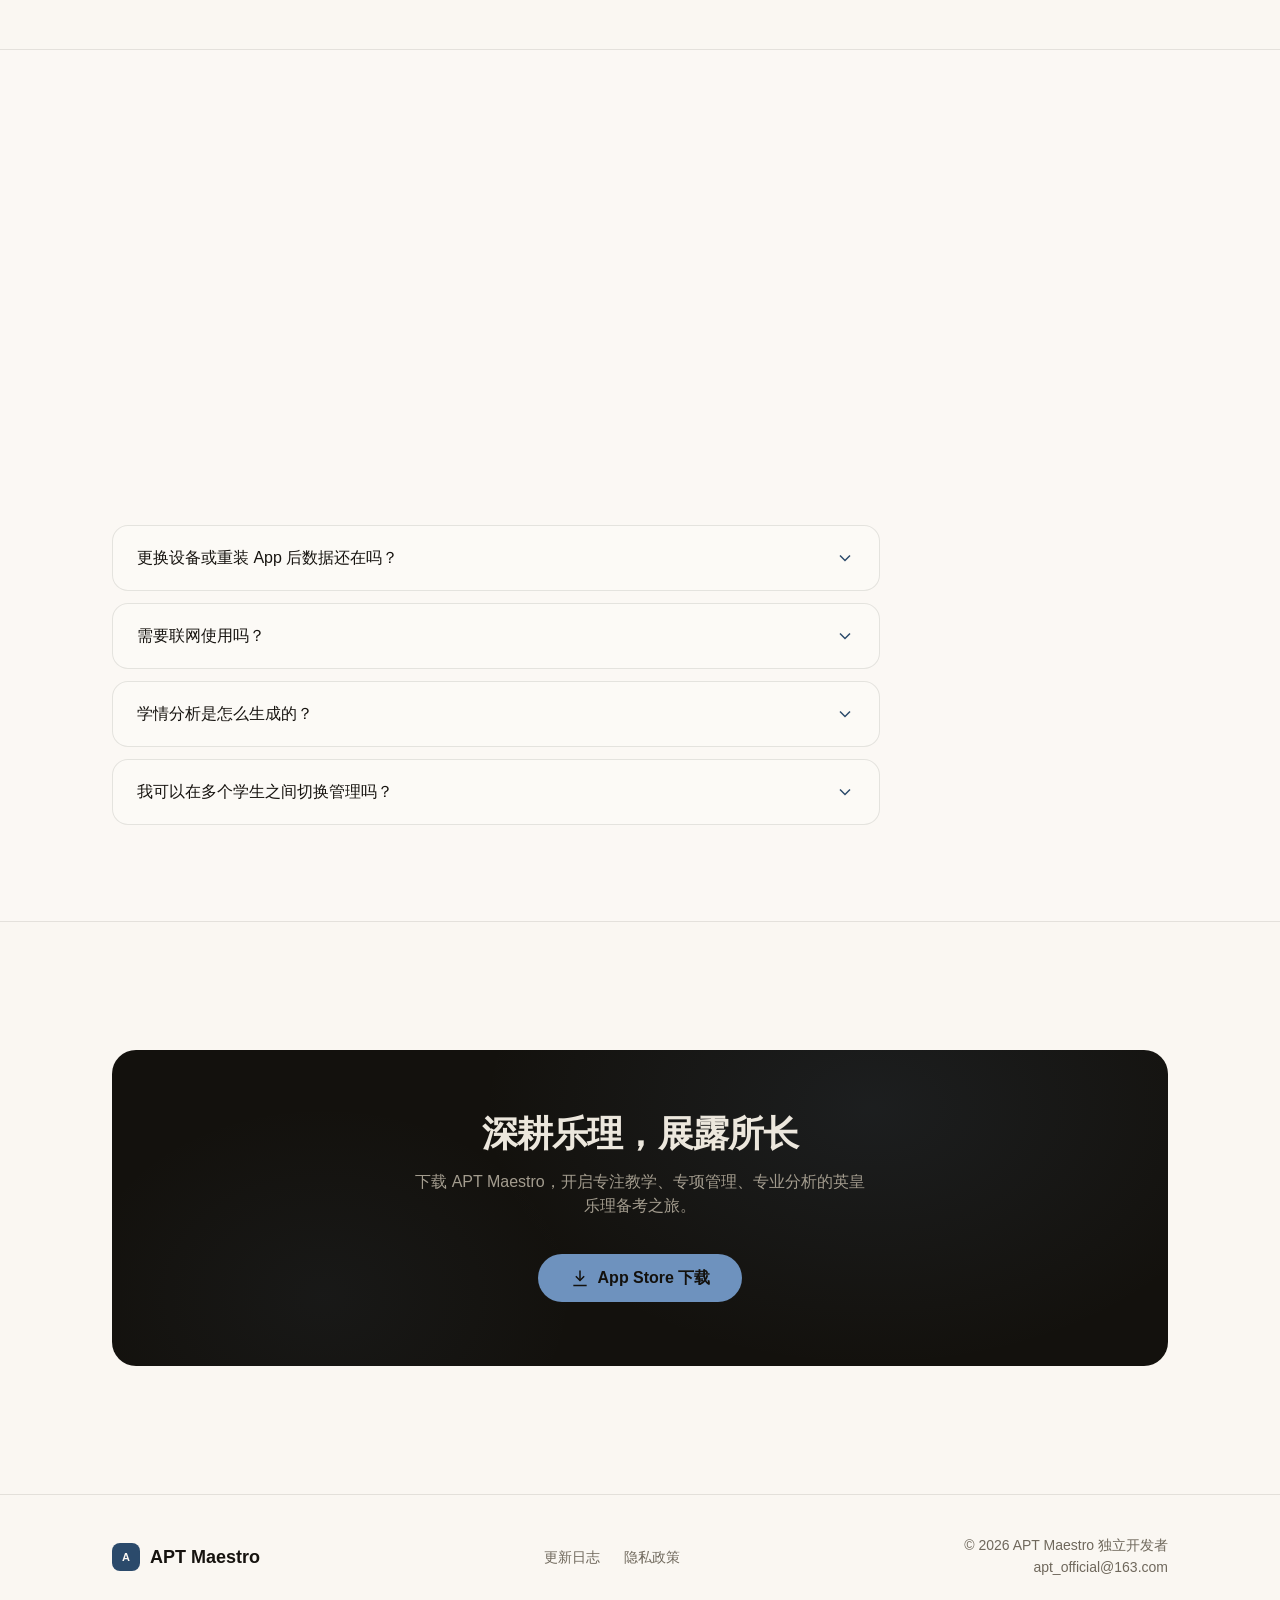
==== commit c48e44e1: "修正数据流向与设备支持表述，并补上缺失的用户协议页 删除与 App 实际行为不符的表述（2.3.1 / 5.1.1(v) 一致性） - index.html：FAQ 中「存储于云端数据库（Supaba" ====
--- a/index.html
+++ b/index.html
@@ -486,7 +486,7 @@
             APT Maestro 支持哪些设备？
             <span class="faq-chevron text-accent" aria-hidden="true"><svg viewBox="0 0 24 24" fill="none" stroke="currentColor" stroke-width="1.8" class="w-5 h-5"><path d="M6 9l6 6 6-6"/></svg></span>
           </summary>
-          <p class="mt-4 text-sm text-muted leading-relaxed">APT Maestro 是 iOS 应用，支持 iPhone 与 iPad。要求 iOS 15 及以上版本，建议升级到最新系统以获得最佳体验。</p>
+          <p class="mt-4 text-sm text-muted leading-relaxed">APT Maestro 是 iPhone 应用（仅支持 iPhone，暂不支持 iPad），要求 iOS 17 及以上版本，建议升级到最新系统以获得最佳体验。</p>
         </details>
 
         <details class="faq-item card card-static reveal px-6 py-5">
@@ -494,7 +494,7 @@
             我的数据存在哪里？安全吗？
             <span class="faq-chevron text-accent" aria-hidden="true"><svg viewBox="0 0 24 24" fill="none" stroke="currentColor" stroke-width="1.8" class="w-5 h-5"><path d="M6 9l6 6 6-6"/></svg></span>
           </summary>
-          <p class="mt-4 text-sm text-muted leading-relaxed">你的教学数据通过加密连接存储于云端数据库（Supabase），按账号隔离，仅你自己可访问。我们不会出售你的数据，也不会用于广告投放。详见隐私政策。</p>
+          <p class="mt-4 text-sm text-muted leading-relaxed">数据保存在你的手机本地（iOS 应用沙盒），我们不设自建服务器，也无法访问、收集或留存你的教学数据。数据不会离开你的设备。详见隐私政策。</p>
         </details>
 
         <details class="faq-item card card-static reveal px-6 py-5">
@@ -502,7 +502,7 @@
             更换设备或重装 App 后数据还在吗？
             <span class="faq-chevron text-accent" aria-hidden="true"><svg viewBox="0 0 24 24" fill="none" stroke="currentColor" stroke-width="1.8" class="w-5 h-5"><path d="M6 9l6 6 6-6"/></svg></span>
           </summary>
-          <p class="mt-4 text-sm text-muted leading-relaxed">在的。登录同一账号后，学员、课时、作业等数据会自动同步，换设备无需导出导入。</p>
+          <p class="mt-4 text-sm text-muted leading-relaxed">数据保存在你的手机本地。更换设备或重装后，用「我的 → 数据 → 导出数据」生成备份文件，在新设备上「导入数据」即可完整迁移。本 App 不经过任何自建服务器，数据也不会离开你的设备。</p>
         </details>
 
         <details class="faq-item card card-static reveal px-6 py-5">
@@ -510,7 +510,7 @@
             需要联网使用吗？
             <span class="faq-chevron text-accent" aria-hidden="true"><svg viewBox="0 0 24 24" fill="none" stroke="currentColor" stroke-width="1.8" class="w-5 h-5"><path d="M6 9l6 6 6-6"/></svg></span>
           </summary>
-          <p class="mt-4 text-sm text-muted leading-relaxed">首次登录与数据同步需要联网；部分本地缓存内容在离线时仍可查看。学情分析等 AI 能力需要联网调用。</p>
+          <p class="mt-4 text-sm text-muted leading-relaxed">登录与恢复购买需要联网；学员、课时、作业等教学记录全部保存在本机，离线可正常录入与查看。AI 学情分析需要联网调用。</p>
         </details>
 
         <details class="faq-item card card-static reveal px-6 py-5">
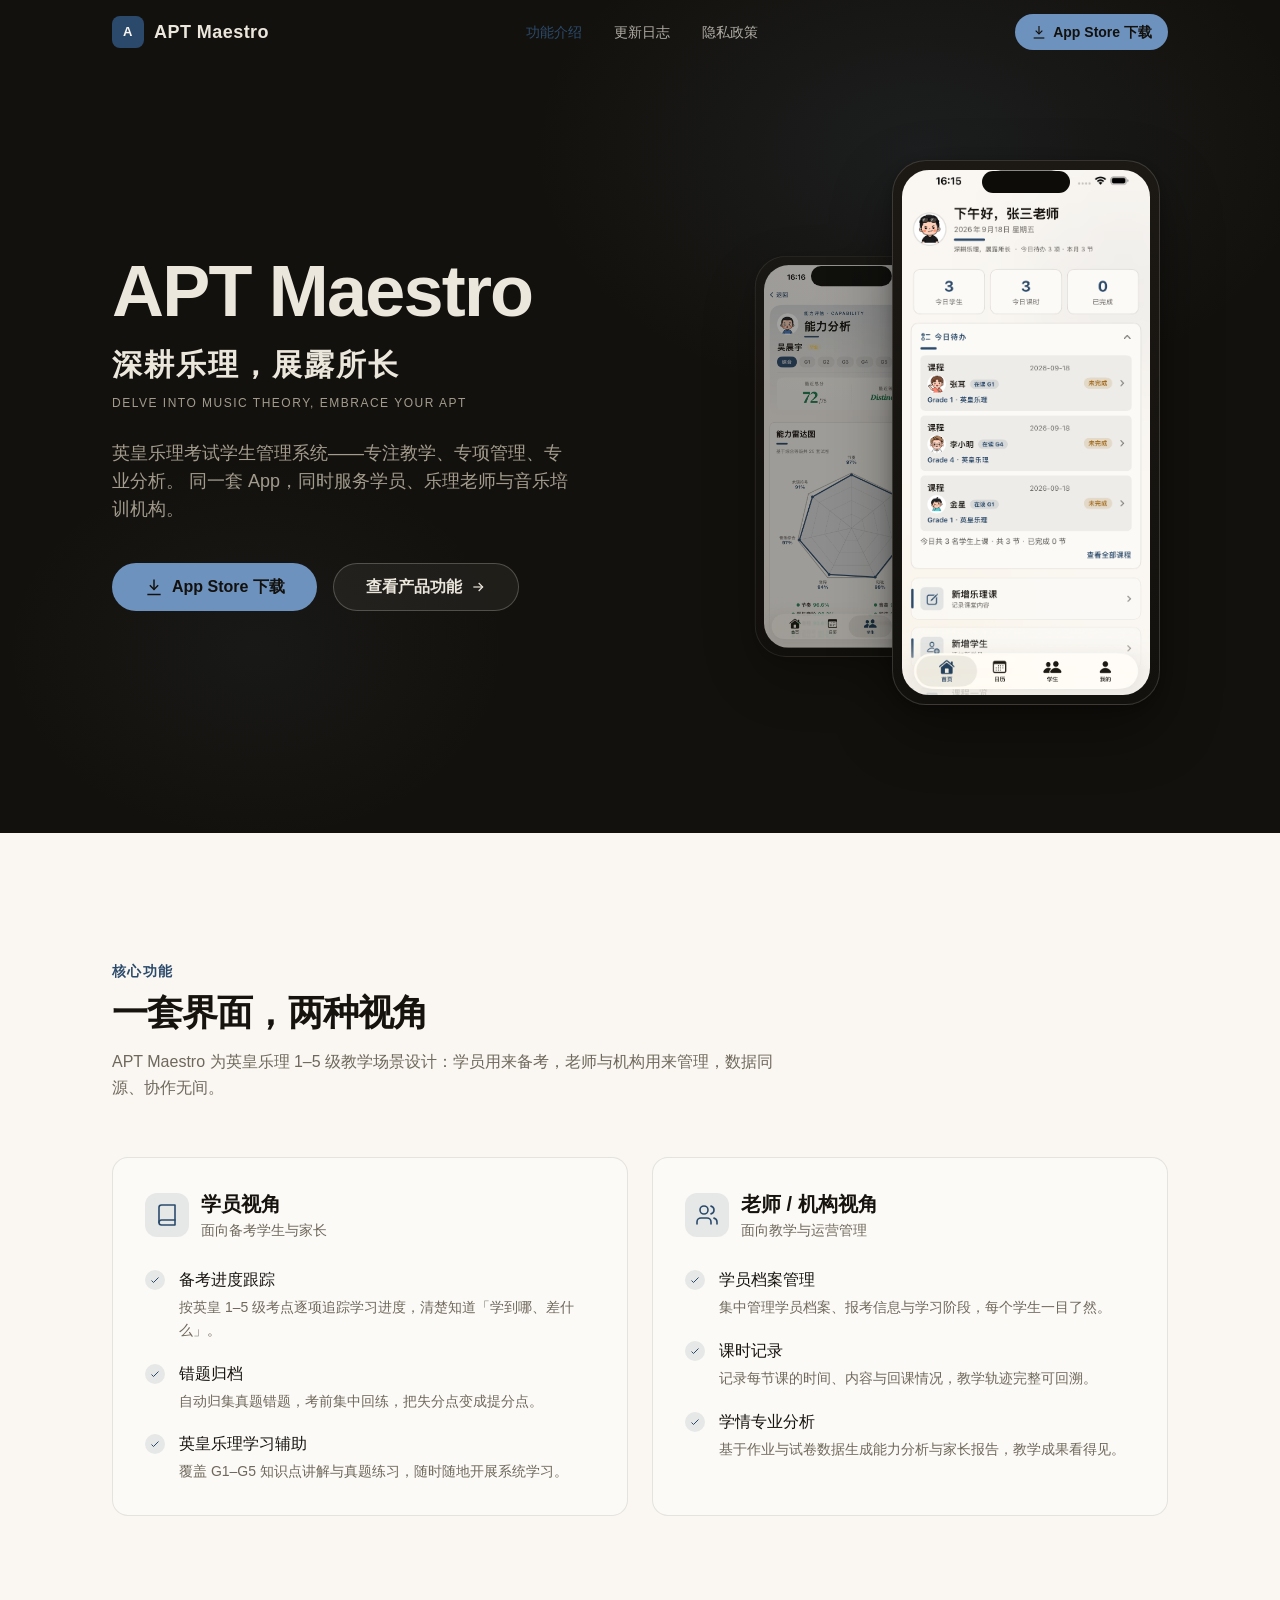
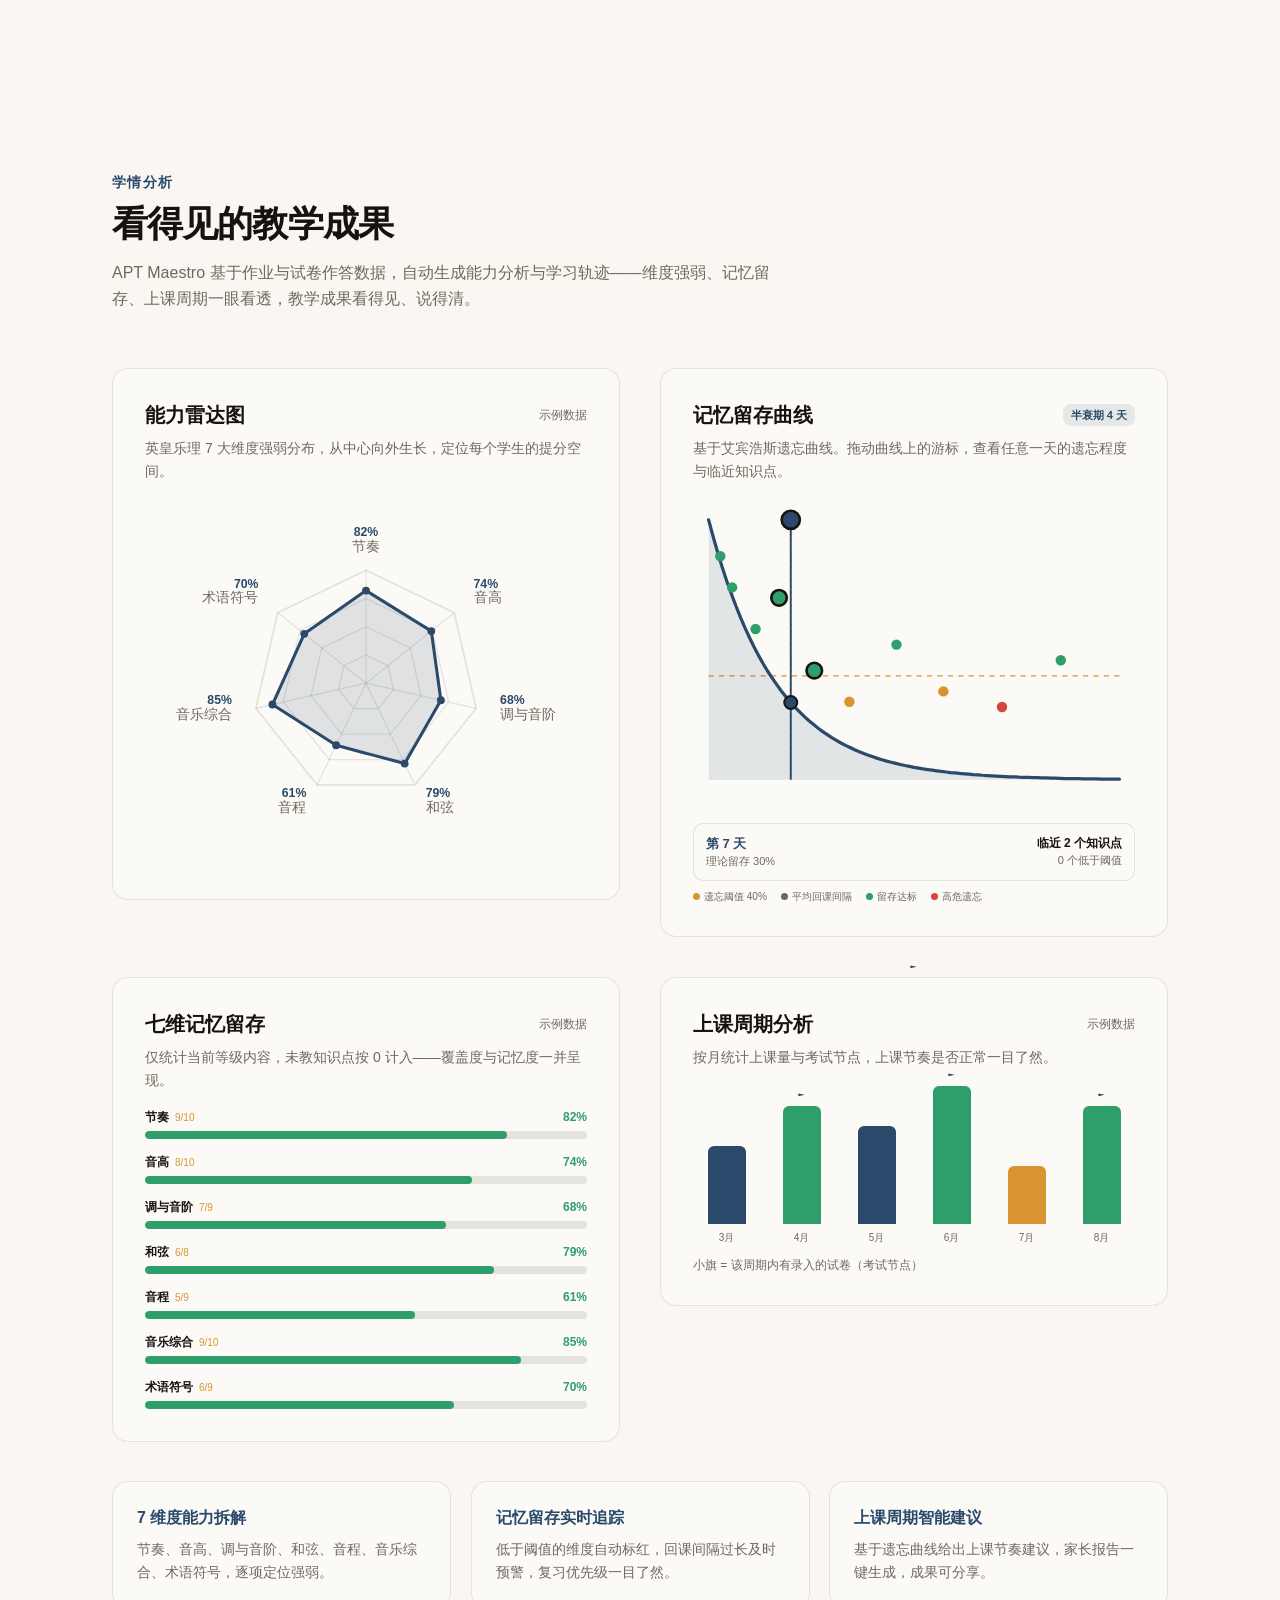
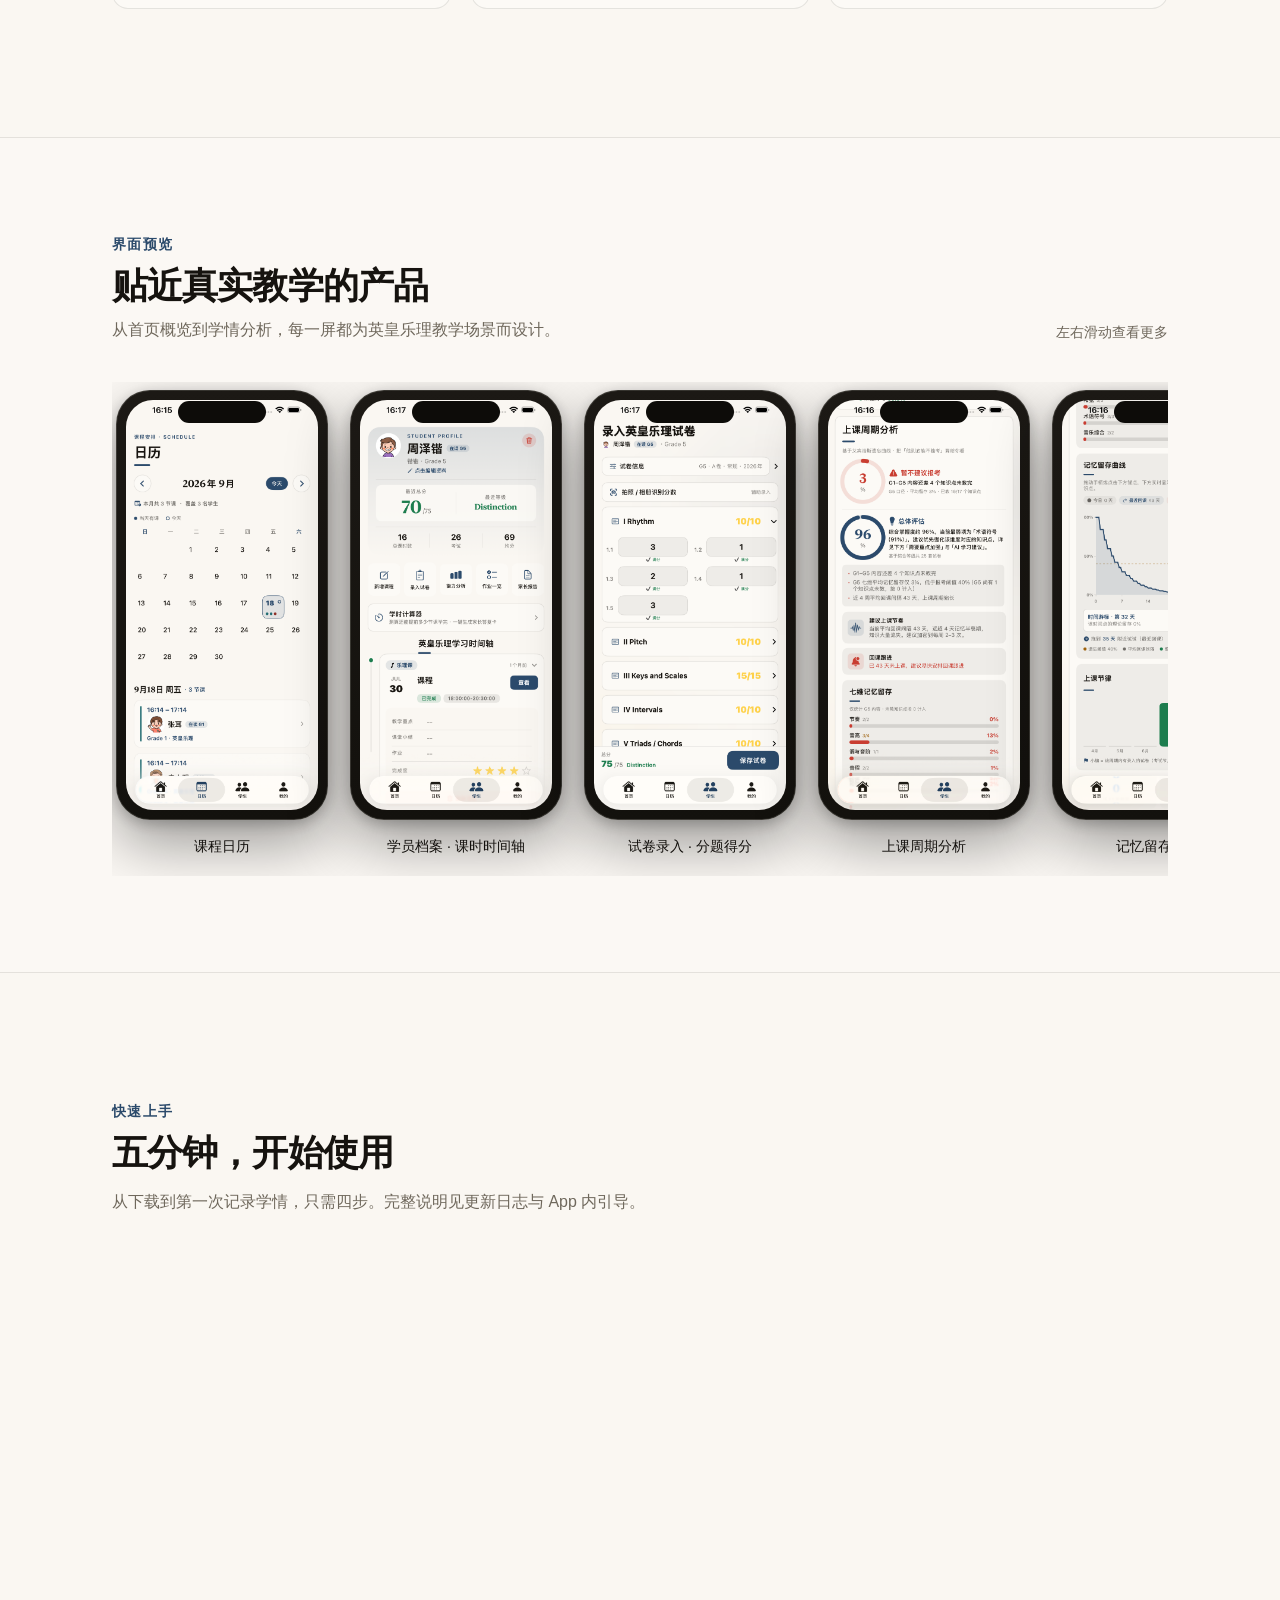
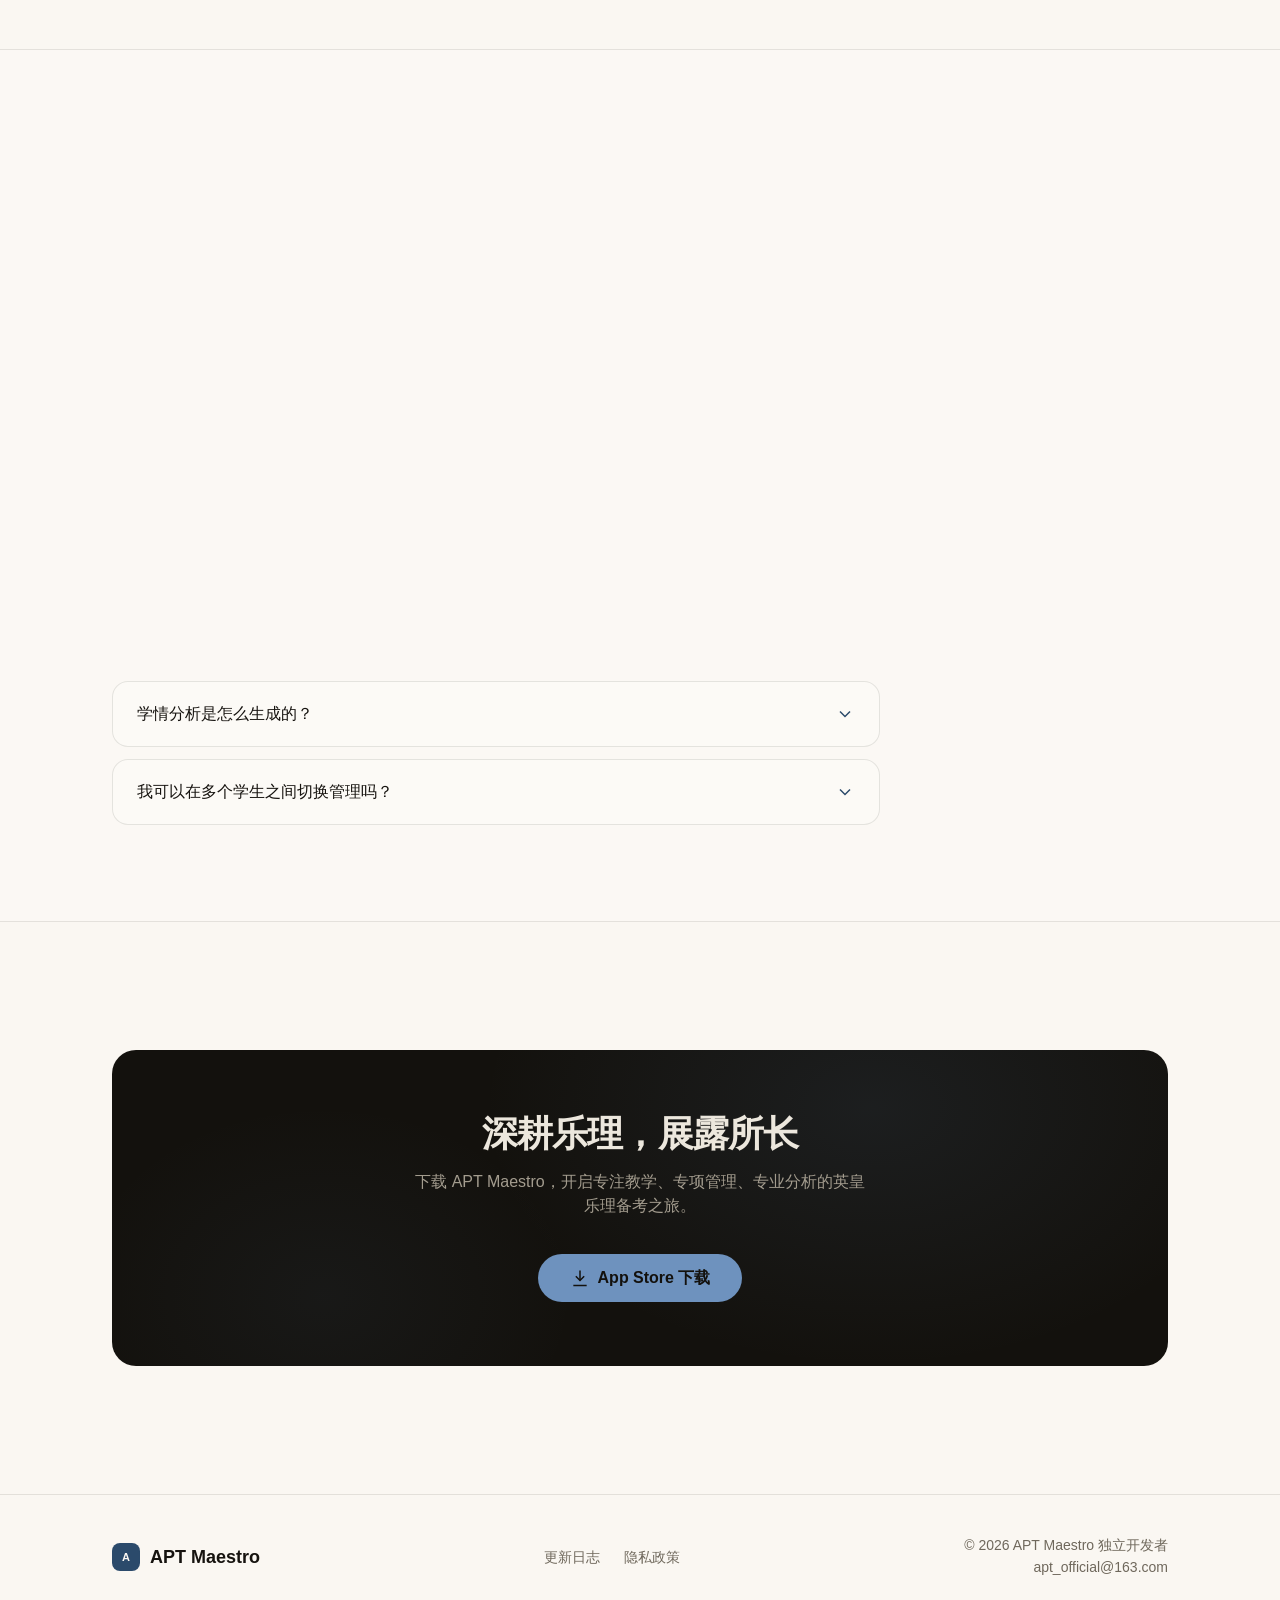
==== commit 6d6779e5: "feat: 官网截图整体替换为 2026-09-18 版（画廊 4 → 11 张） hero 双机位：main.png -> 首页·今日待办；feature.png -> 能力分析·能力雷达图 画廊扩" ====
--- a/index.html
+++ b/index.html
@@ -141,22 +141,22 @@
 
       <!-- ---- 错落双手机样机 ----
            已替换为真实 App 截图：
-           1. front-phone → assets/screens/main.png（首页深色）
-           2. back-phone  → assets/screens/feature.png（能力分析）
+           1. front-phone → assets/screens/main.png（首页 · 今日待办）
+           2. back-phone  → assets/screens/feature.png（能力分析 · 能力雷达图）
            如需更新：直接替换上述文件，保持外层 .phone-screen 不变 -->
       <div class="hero-rise d6 relative flex items-end justify-center lg:justify-end min-h-[540px] lg:pr-2" aria-label="App 界面预览">
 
         <!-- 后方偏移缩小手机：参与 flex 流，靠左 + 上抬 + 缩小 → 与前台产生左右重叠 -->
         <div class="back-phone phone w-[210px] h-[436px] opacity-60 scale-[0.92] origin-bottom-right -mr-14 mb-12 z-0">
           <div class="phone-screen">
-            <img src="assets/screens/feature.png" alt="APT Maestro 能力分析页" class="w-full h-full object-cover">
+            <img src="assets/screens/feature.png" alt="APT Maestro 能力分析 · 能力雷达图" class="w-full h-full object-cover">
           </div>
         </div>
 
         <!-- 前台主手机（主体，靠右下方） -->
         <div class="front-phone phone w-[268px] h-[545px] relative z-10">
           <div class="phone-screen">
-            <img src="assets/screens/main.png" alt="APT Maestro 主界面" class="w-full h-full object-cover">
+            <img src="assets/screens/main.png" alt="APT Maestro 首页 · 今日待办" class="w-full h-full object-cover">
           </div>
         </div>
       </div>
@@ -381,46 +381,108 @@
       </div>
 
       <!-- 画廊：横向滚动。每张卡片 = 一部手机样机 + 下方标题 -->
-      <!-- 已替换为真实 App 截图，文件位于 assets/screens/；如需更新直接替换同名文件 -->
+      <!-- 已替换为真实 App 截图（2026-09-18 版），文件位于 assets/screens/；
+           如需更新：按同名文件替换 gallery-1..11.png，保持 <figure>/<figcaption> 结构不变；
+           截图原始尺寸 1290×2796（6.7 英寸），未做任何内容修改 -->
       <div class="gallery-track mt-10">
         <!-- 卡片 1 -->
         <figure class="reveal w-[212px]" data-reveal-delay="0">
           <div class="phone w-[212px] h-[430px]">
             <div class="phone-screen">
-              <img src="assets/screens/gallery-1.png" alt="APT Maestro 首页 · 今日待办" class="w-full h-full object-cover">
-            </div>
-          </div>
-          <figcaption class="mt-4 text-sm font-medium text-center">首页 · 今日待办</figcaption>
-        </figure>
-
+              <img src="assets/screens/gallery-1.png" alt="APT Maestro 课程日历与当月排课" class="w-full h-full object-cover" loading="lazy">
+            </div>
+          </div>
+          <figcaption class="mt-4 text-sm font-medium text-center">课程日历</figcaption>
+        </figure>
         <!-- 卡片 2 -->
         <figure class="reveal w-[212px]" data-reveal-delay="90">
           <div class="phone w-[212px] h-[430px]">
             <div class="phone-screen">
-              <img src="assets/screens/gallery-2.png" alt="APT Maestro 学生列表" class="w-full h-full object-cover">
-            </div>
-          </div>
-          <figcaption class="mt-4 text-sm font-medium text-center">学生列表</figcaption>
-        </figure>
-
+              <img src="assets/screens/gallery-2.png" alt="APT Maestro 学员档案与课时时间轴" class="w-full h-full object-cover" loading="lazy">
+            </div>
+          </div>
+          <figcaption class="mt-4 text-sm font-medium text-center">学员档案 · 课时时间轴</figcaption>
+        </figure>
         <!-- 卡片 3 -->
         <figure class="reveal w-[212px]" data-reveal-delay="180">
           <div class="phone w-[212px] h-[430px]">
             <div class="phone-screen">
-              <img src="assets/screens/gallery-3.png" alt="APT Maestro 学员档案" class="w-full h-full object-cover">
-            </div>
-          </div>
-          <figcaption class="mt-4 text-sm font-medium text-center">学员档案</figcaption>
-        </figure>
-
+              <img src="assets/screens/gallery-3.png" alt="APT Maestro 英皇乐理试卷分题录入" class="w-full h-full object-cover" loading="lazy">
+            </div>
+          </div>
+          <figcaption class="mt-4 text-sm font-medium text-center">试卷录入 · 分题得分</figcaption>
+        </figure>
         <!-- 卡片 4 -->
         <figure class="reveal w-[212px]" data-reveal-delay="270">
           <div class="phone w-[212px] h-[430px]">
             <div class="phone-screen">
-              <img src="assets/screens/gallery-4.png" alt="APT Maestro 试卷一览" class="w-full h-full object-cover">
-            </div>
-          </div>
-          <figcaption class="mt-4 text-sm font-medium text-center">试卷一览</figcaption>
+              <img src="assets/screens/gallery-4.png" alt="APT Maestro 上课周期分析与报考建议" class="w-full h-full object-cover" loading="lazy">
+            </div>
+          </div>
+          <figcaption class="mt-4 text-sm font-medium text-center">上课周期分析</figcaption>
+        </figure>
+        <!-- 卡片 5 -->
+        <figure class="reveal w-[212px]" data-reveal-delay="0">
+          <div class="phone w-[212px] h-[430px]">
+            <div class="phone-screen">
+              <img src="assets/screens/gallery-5.png" alt="APT Maestro 艾宾浩斯记忆留存曲线" class="w-full h-full object-cover" loading="lazy">
+            </div>
+          </div>
+          <figcaption class="mt-4 text-sm font-medium text-center">记忆留存曲线</figcaption>
+        </figure>
+        <!-- 卡片 6 -->
+        <figure class="reveal w-[212px]" data-reveal-delay="90">
+          <div class="phone w-[212px] h-[430px]">
+            <div class="phone-screen">
+              <img src="assets/screens/gallery-6.png" alt="APT Maestro 全班应考就绪度看板" class="w-full h-full object-cover" loading="lazy">
+            </div>
+          </div>
+          <figcaption class="mt-4 text-sm font-medium text-center">全班应考看板</figcaption>
+        </figure>
+        <!-- 卡片 7 -->
+        <figure class="reveal w-[212px]" data-reveal-delay="180">
+          <div class="phone w-[212px] h-[430px]">
+            <div class="phone-screen">
+              <img src="assets/screens/gallery-7.png" alt="APT Maestro 学时计算器预估提前节数" class="w-full h-full object-cover" loading="lazy">
+            </div>
+          </div>
+          <figcaption class="mt-4 text-sm font-medium text-center">学时计算器</figcaption>
+        </figure>
+        <!-- 卡片 8 -->
+        <figure class="reveal w-[212px]" data-reveal-delay="270">
+          <div class="phone w-[212px] h-[430px]">
+            <div class="phone-screen">
+              <img src="assets/screens/gallery-8.png" alt="APT Maestro G5 专项冲刺包" class="w-full h-full object-cover" loading="lazy">
+            </div>
+          </div>
+          <figcaption class="mt-4 text-sm font-medium text-center">G5 冲刺包</figcaption>
+        </figure>
+        <!-- 卡片 9 -->
+        <figure class="reveal w-[212px]" data-reveal-delay="0">
+          <div class="phone w-[212px] h-[430px]">
+            <div class="phone-screen">
+              <img src="assets/screens/gallery-9.png" alt="APT Maestro 知识点讲解材料库" class="w-full h-full object-cover" loading="lazy">
+            </div>
+          </div>
+          <figcaption class="mt-4 text-sm font-medium text-center">讲解材料库</figcaption>
+        </figure>
+        <!-- 卡片 10 -->
+        <figure class="reveal w-[212px]" data-reveal-delay="90">
+          <div class="phone w-[212px] h-[430px]">
+            <div class="phone-screen">
+              <img src="assets/screens/gallery-10.png" alt="APT Maestro 每位学员的记忆半衰期校准" class="w-full h-full object-cover" loading="lazy">
+            </div>
+          </div>
+          <figcaption class="mt-4 text-sm font-medium text-center">记忆模型校准</figcaption>
+        </figure>
+        <!-- 卡片 11 -->
+        <figure class="reveal w-[212px]" data-reveal-delay="180">
+          <div class="phone w-[212px] h-[430px]">
+            <div class="phone-screen">
+              <img src="assets/screens/gallery-11.png" alt="APT Maestro 个人中心与教学工具" class="w-full h-full object-cover" loading="lazy">
+            </div>
+          </div>
+          <figcaption class="mt-4 text-sm font-medium text-center">我的 · 教学工具</figcaption>
         </figure>
       </div>
     </div>
